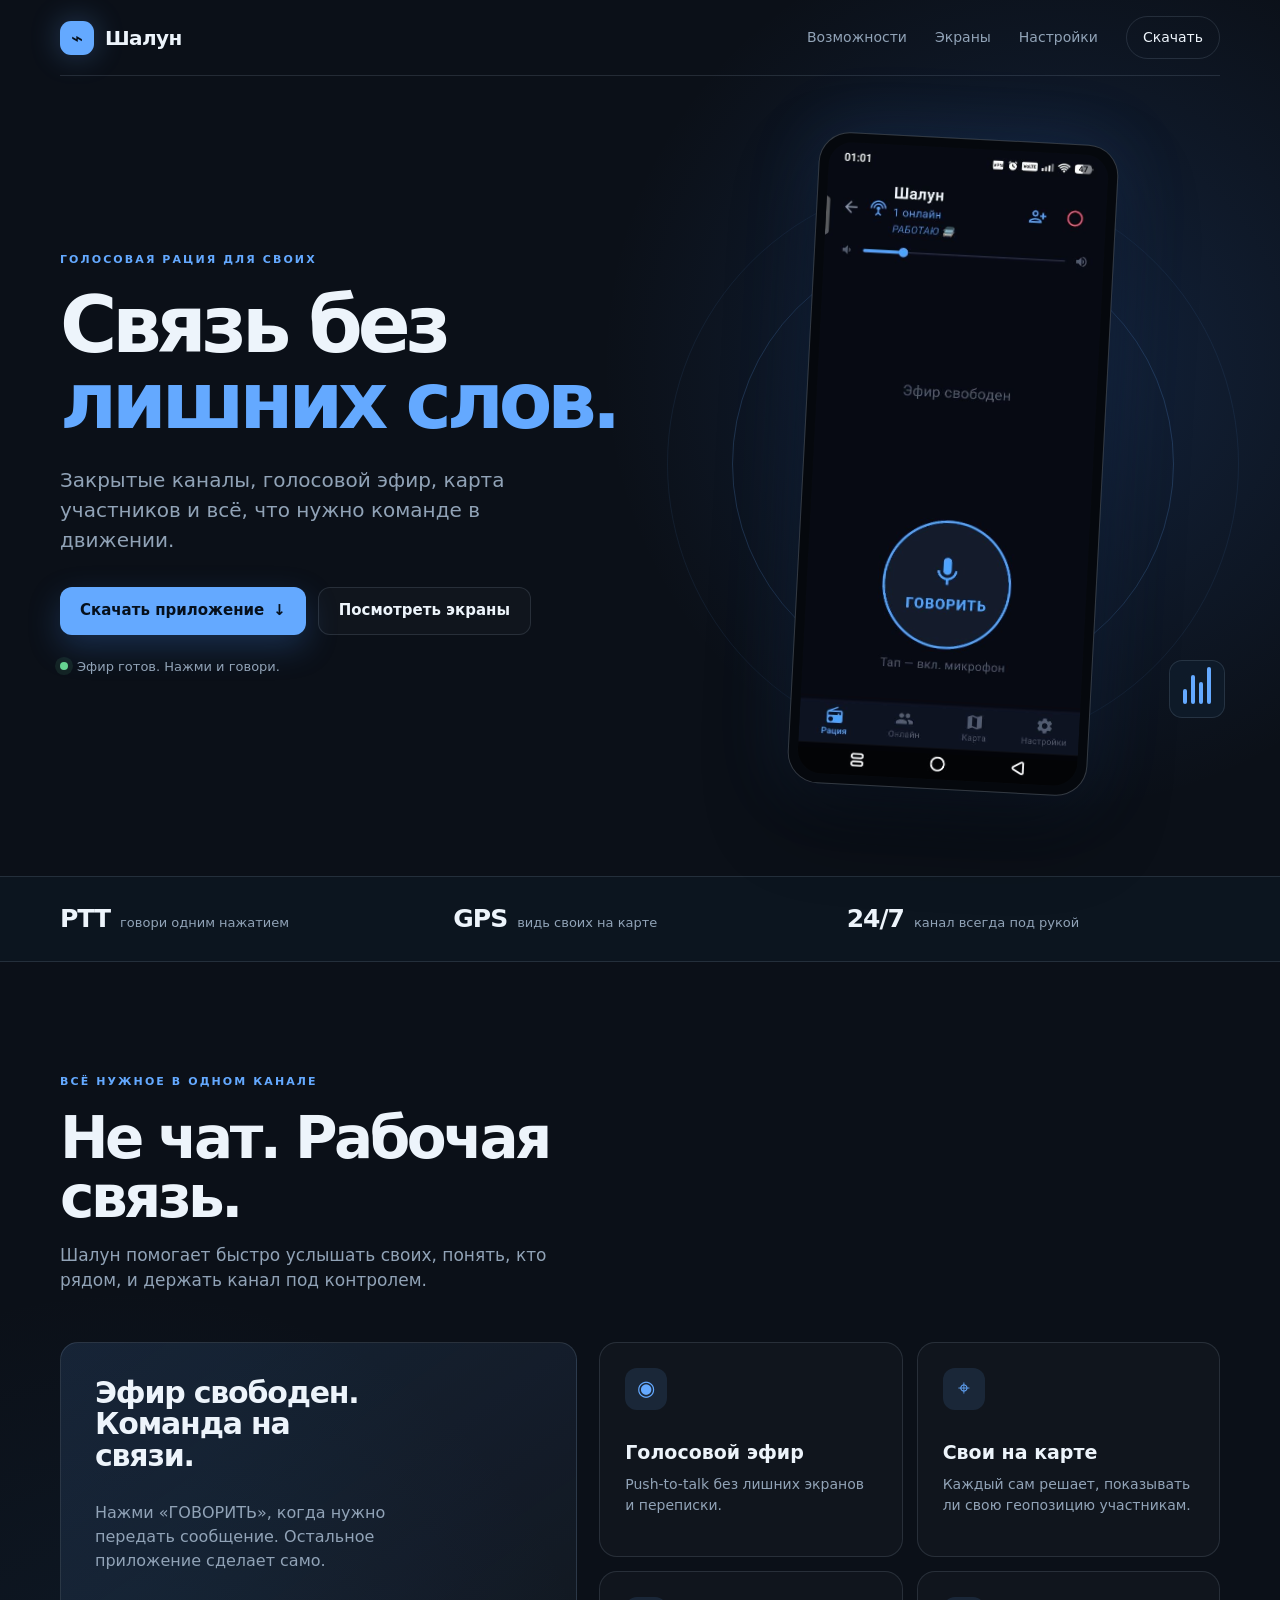
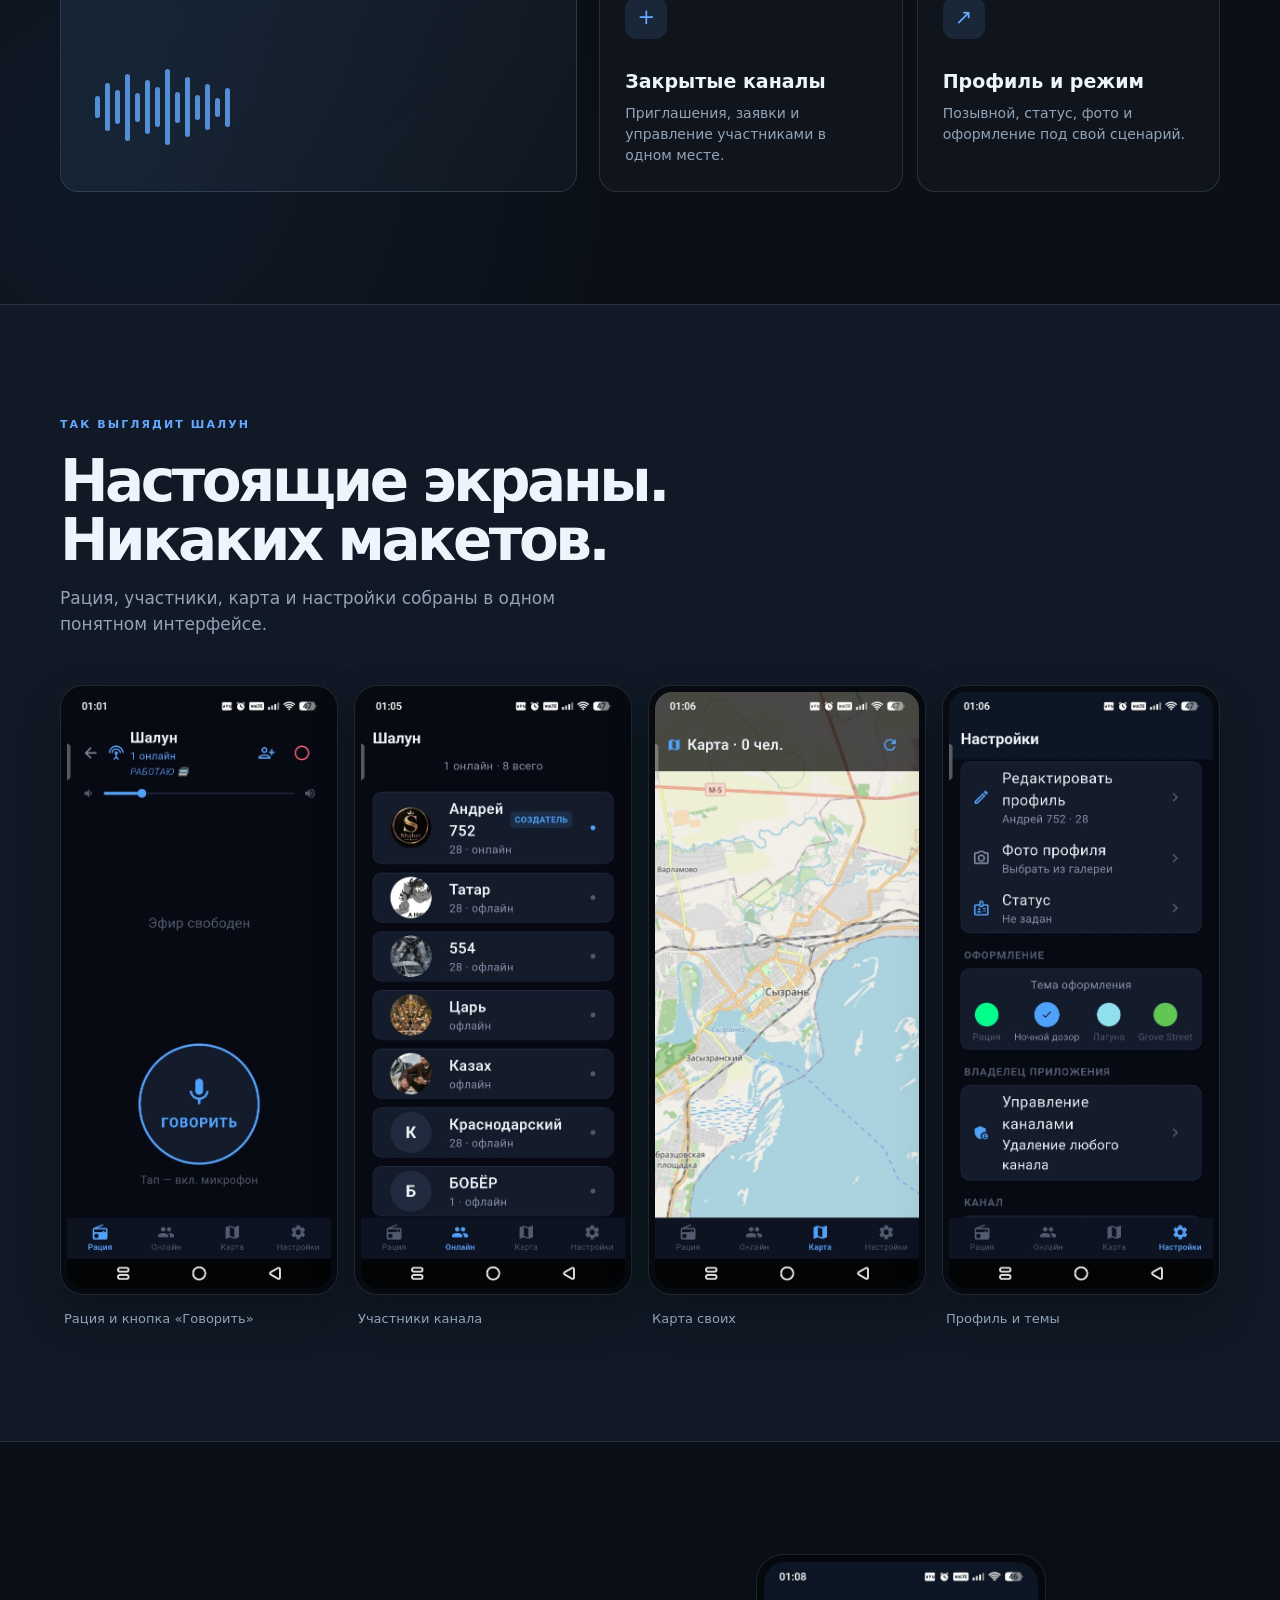
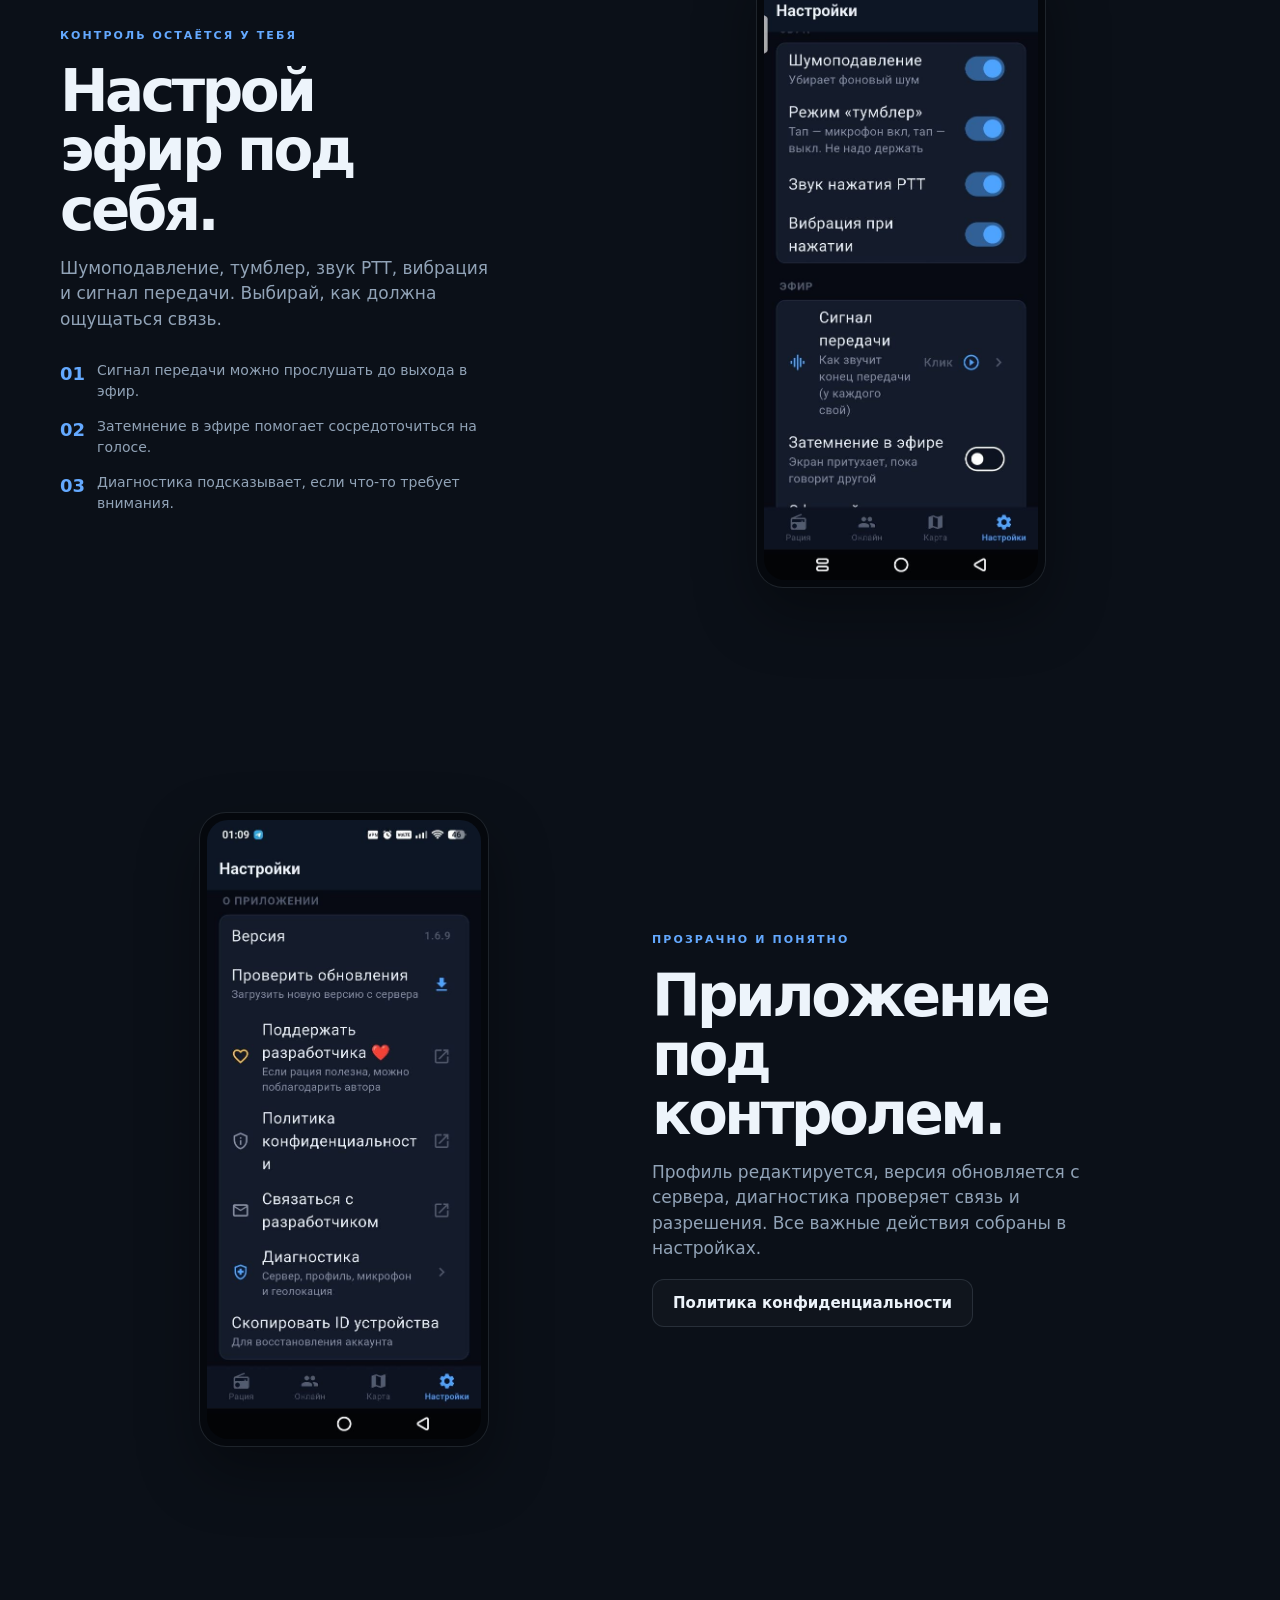
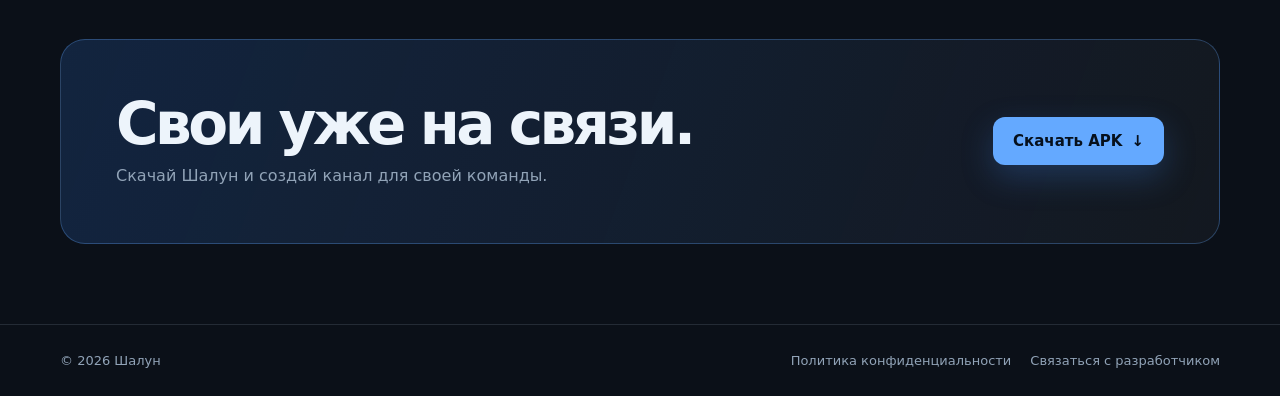
==== index.html @ 8366419a "Fix HTTPS APK download with current 1.8.9 release" ====
<!doctype html>
<html lang="ru">
<head>
  <meta charset="utf-8">
  <meta name="viewport" content="width=device-width, initial-scale=1">
  <meta name="theme-color" content="#0b1018">
  <meta name="description" content="Шалун - голосовая рация для закрытых каналов, команды и своих людей.">
  <title>Шалун | Связь без лишних слов</title>
  <style>
    :root { --bg:#0b1018; --bg-2:#101925; --panel:#131e2c; --text:#edf4fb; --muted:#91a3b7; --line:rgba(200,223,244,.13); --blue:#64a9ff; --green:#65d391; --radius:18px; }
    *{box-sizing:border-box} html{scroll-behavior:smooth} body{margin:0;color:var(--text);background:radial-gradient(circle at 82% 7%,rgba(57,122,224,.18),transparent 28rem),radial-gradient(circle at 10% 34%,rgba(43,101,156,.11),transparent 30rem),var(--bg);font-family:Inter,ui-sans-serif,system-ui,-apple-system,"Segoe UI",sans-serif;line-height:1.5;overflow-x:hidden} a{color:inherit;text-decoration:none}.wrap{width:min(1160px,calc(100% - 40px));margin:0 auto}
    .nav{height:76px;display:flex;align-items:center;justify-content:space-between;border-bottom:1px solid var(--line);position:relative;z-index:2}.brand{display:inline-flex;align-items:center;gap:11px;font-weight:800;letter-spacing:-.03em;font-size:20px}.brand-mark{width:34px;height:34px;border-radius:11px;display:grid;place-items:center;color:#06101c;background:var(--blue);box-shadow:0 0 30px rgba(100,169,255,.3)}.nav-links{display:flex;align-items:center;gap:28px;color:var(--muted);font-size:14px}.nav-links a:hover{color:var(--text)}.nav-download{color:var(--text);border:1px solid var(--line);border-radius:999px;padding:10px 16px}
    .hero{min-height:700px;display:grid;grid-template-columns:1.03fr .97fr;align-items:center;gap:60px;padding:62px 0 86px;position:relative}.hero-copy{position:relative;z-index:1}.eyebrow{color:var(--blue);text-transform:uppercase;letter-spacing:.19em;font-size:11px;font-weight:700;margin-bottom:18px}h1,h2,h3,p{margin-top:0}h1{font-size:clamp(46px,6.1vw,82px);line-height:.98;letter-spacing:-.065em;max-width:650px;margin-bottom:25px}h1 span{color:var(--blue)}.lead{color:var(--muted);font-size:clamp(17px,2vw,20px);max-width:510px;margin-bottom:32px}.actions{display:flex;flex-wrap:wrap;gap:12px}.btn{display:inline-flex;justify-content:center;align-items:center;gap:9px;min-height:48px;padding:0 20px;border-radius:12px;font-size:15px;font-weight:750;transition:transform .25s ease,background .25s ease,border-color .25s ease}.btn:hover{transform:translateY(-2px)}.btn-primary{color:#06101c;background:var(--blue);box-shadow:0 12px 32px rgba(64,137,236,.25)}.btn-primary:hover{background:#87bdff}.btn-ghost{border:1px solid var(--line);color:var(--text);background:rgba(255,255,255,.025)}.btn-ghost:hover{border-color:rgba(100,169,255,.55);background:rgba(100,169,255,.08)}.hero-note{display:flex;align-items:center;gap:9px;color:var(--muted);font-size:13px;margin-top:22px}.live-dot{width:8px;height:8px;border-radius:50%;background:var(--green);box-shadow:0 0 0 5px rgba(101,211,145,.1);animation:beat 2.2s ease-in-out infinite}@keyframes beat{50%{transform:scale(1.35);opacity:.7}}
    .device-stage{min-height:570px;display:grid;place-items:center;position:relative}.device-stage:before,.device-stage:after{content:"";position:absolute;border:1px solid rgba(100,169,255,.2);border-radius:50%;width:440px;height:440px;animation:ring 7s ease-in-out infinite}.device-stage:after{width:570px;height:570px;opacity:.42;animation-delay:-2s}@keyframes ring{50%{transform:scale(1.06);opacity:.7}}.phone{width:min(300px,72vw);padding:9px;background:#05080d;border:1px solid rgba(219,238,255,.22);border-radius:31px;box-shadow:0 35px 80px rgba(0,0,0,.48),0 0 70px rgba(59,126,226,.2);transform:rotate(3deg);position:relative;z-index:1}.phone img{display:block;width:100%;border-radius:24px}.signal{position:absolute;right:-5px;bottom:72px;display:flex;gap:4px;align-items:end;height:58px;padding:13px;border:1px solid var(--line);border-radius:13px;background:rgba(15,28,43,.88);backdrop-filter:blur(16px);z-index:2}.signal i{width:4px;border-radius:4px;background:var(--blue);animation:bars 1.2s ease-in-out infinite alternate}.signal i:nth-child(1){height:15px;animation-delay:-.4s}.signal i:nth-child(2){height:29px;animation-delay:-.1s}.signal i:nth-child(3){height:22px;animation-delay:-.7s}.signal i:nth-child(4){height:37px;animation-delay:-.25s}@keyframes bars{to{transform:scaleY(.35);opacity:.5}}
    .band{border-top:1px solid var(--line);border-bottom:1px solid var(--line);background:rgba(13,23,35,.7)}.band-inner{min-height:84px;display:grid;grid-template-columns:repeat(3,1fr);align-items:center;gap:20px}.stat{display:flex;align-items:baseline;gap:10px}.stat strong{font-size:25px;letter-spacing:-.04em}.stat span{color:var(--muted);font-size:13px}section{padding:112px 0}.section-head{max-width:620px;margin-bottom:48px}h2{font-size:clamp(35px,5vw,58px);line-height:1.02;letter-spacing:-.06em;margin-bottom:16px}.section-head p{color:var(--muted);font-size:17px;max-width:520px}
    .feature-layout{display:grid;grid-template-columns:1fr 1.2fr;gap:22px;align-items:stretch}.feature-intro{min-height:450px;border:1px solid var(--line);border-radius:var(--radius);padding:34px;background:linear-gradient(145deg,rgba(100,169,255,.13),rgba(255,255,255,.025));display:flex;flex-direction:column;justify-content:space-between}.feature-intro h3{font-size:30px;line-height:1.05;letter-spacing:-.04em;max-width:300px}.feature-intro p{color:var(--muted);max-width:300px}.wave{height:100px;display:flex;align-items:center;gap:5px}.wave i{width:5px;border-radius:5px;background:var(--blue);height:var(--h);opacity:.8}.feature-grid{display:grid;grid-template-columns:repeat(2,1fr);gap:14px}.feature{border:1px solid var(--line);border-radius:var(--radius);padding:25px;background:rgba(255,255,255,.025);min-height:215px;transition:transform .25s ease,border-color .25s ease}.feature:hover{transform:translateY(-5px);border-color:rgba(100,169,255,.55)}.feature-icon{width:42px;height:42px;border-radius:12px;display:grid;place-items:center;color:var(--blue);background:rgba(100,169,255,.12);font-size:21px;margin-bottom:28px}.feature h3{font-size:19px;margin-bottom:8px}.feature p{color:var(--muted);font-size:14px;margin:0}
    .screens-section{background:var(--bg-2);border-top:1px solid var(--line);border-bottom:1px solid var(--line)}.screens{display:grid;grid-template-columns:repeat(4,1fr);gap:16px;align-items:end}.screen-card{margin:0}.screen-card:nth-child(2){transform:translateY(-36px)}.screen-frame{padding:6px;border:1px solid var(--line);border-radius:23px;background:#070b11;box-shadow:0 20px 45px rgba(0,0,0,.25)}.screen-frame img{width:100%;display:block;border-radius:17px}.screen-card figcaption{color:var(--muted);font-size:13px;margin-top:14px;padding-left:4px}.story{display:grid;grid-template-columns:.82fr 1.18fr;gap:80px;align-items:center}.story-copy h2{max-width:430px}.story-copy p{color:var(--muted);max-width:450px;font-size:17px}.story-list{list-style:none;margin:28px 0 0;padding:0;display:grid;gap:14px}.story-list li{display:flex;gap:12px;align-items:flex-start}.story-list b{color:var(--blue);font-size:18px}.story-list span{color:var(--muted);font-size:14px}.settings-showcase{display:grid;grid-template-columns:1fr 1fr;gap:24px;align-items:center}.settings-image{width:min(290px,80%);justify-self:center;padding:7px;background:#05080d;border:1px solid var(--line);border-radius:27px;transform:rotate(-3deg);box-shadow:0 25px 60px rgba(0,0,0,.35)}.settings-image img{display:block;width:100%;border-radius:21px}.download{padding:80px 0}.download-box{border:1px solid rgba(100,169,255,.3);border-radius:25px;padding:55px;display:flex;align-items:center;justify-content:space-between;gap:30px;background:linear-gradient(110deg,rgba(47,111,204,.22),rgba(255,255,255,.035))}.download-box h2{margin-bottom:10px}.download-box p{color:var(--muted);margin:0}footer{border-top:1px solid var(--line);padding:26px 0;color:var(--muted);font-size:13px}.footer-inner{display:flex;align-items:center;justify-content:space-between;gap:20px}.footer-links{display:flex;gap:19px}.footer-links a:hover{color:var(--text)}.reveal{opacity:0;transform:translateY(22px);transition:opacity .7s ease,transform .7s ease}.reveal.visible{opacity:1;transform:none}
    @media (prefers-reduced-motion:reduce){*,*::before,*::after{animation-duration:.01ms!important;animation-iteration-count:1!important;scroll-behavior:auto!important;transition-duration:.01ms!important}.reveal{opacity:1;transform:none}}
    @media (max-width:800px){.wrap{width:min(100% - 28px,560px)}.nav{height:68px}.nav-links a:not(.nav-download){display:none}.hero{min-height:auto;grid-template-columns:1fr;gap:30px;padding:65px 0 70px}h1{font-size:clamp(47px,14vw,70px)}.device-stage{min-height:420px}.device-stage:before{width:300px;height:300px}.device-stage:after{width:390px;height:390px}.phone{width:246px}.signal{right:3%;bottom:40px}.band-inner{grid-template-columns:1fr 1fr;padding:20px 0}.band-inner .stat:last-child{grid-column:1/-1}section{padding:78px 0}.feature-layout,.story,.settings-showcase{grid-template-columns:1fr;gap:20px}.feature-intro{min-height:330px}.screens{grid-template-columns:repeat(2,1fr);gap:12px}.screen-card:nth-child(2){transform:none}.screen-card figcaption{font-size:12px}.download-box{flex-direction:column;align-items:flex-start;padding:32px 24px}.footer-inner{align-items:flex-start;flex-direction:column}}@media (max-width:430px){.actions{flex-direction:column;align-items:stretch}.btn{width:100%}.feature-grid{grid-template-columns:1fr}.screens{gap:9px}}
  </style>
</head>
<body>
  <header class="wrap nav"><a class="brand" href="#top"><span class="brand-mark">⌁</span><span>Шалун</span></a><nav class="nav-links" aria-label="Основная навигация"><a href="#about">Возможности</a><a href="#screens">Экраны</a><a href="#settings">Настройки</a><a class="nav-download" href="app-release.apk">Скачать</a></nav></header>
  <main id="top">
    <section class="wrap hero"><div class="hero-copy"><div class="eyebrow">Голосовая рация для своих</div><h1>Связь без<br><span>лишних слов.</span></h1><p class="lead">Закрытые каналы, голосовой эфир, карта участников и всё, что нужно команде в движении.</p><div class="actions"><a class="btn btn-primary" href="app-release.apk">Скачать приложение <span>↓</span></a><a class="btn btn-ghost" href="#screens">Посмотреть экраны</a></div><div class="hero-note"><i class="live-dot"></i> Эфир готов. Нажми и говори.</div></div><div class="device-stage" aria-label="Экран рации Шалун"><div class="phone"><img src="assets/radio.jpg" alt="Экран рации Шалун с кнопкой Говорить"></div><div class="signal" aria-hidden="true"><i></i><i></i><i></i><i></i></div></div></section>
    <div class="band"><div class="wrap band-inner"><div class="stat"><strong>PTT</strong><span>говори одним нажатием</span></div><div class="stat"><strong>GPS</strong><span>видь своих на карте</span></div><div class="stat"><strong>24/7</strong><span>канал всегда под рукой</span></div></div></div>
    <section id="about" class="wrap"><div class="section-head reveal"><div class="eyebrow">Всё нужное в одном канале</div><h2>Не чат. Рабочая связь.</h2><p>Шалун помогает быстро услышать своих, понять, кто рядом, и держать канал под контролем.</p></div><div class="feature-layout"><article class="feature-intro reveal"><div><h3>Эфир свободен. Команда на связи.</h3><p>Нажми «ГОВОРИТЬ», когда нужно передать сообщение. Остальное приложение сделает само.</p></div><div class="wave" aria-hidden="true"><i style="--h:22px"></i><i style="--h:48px"></i><i style="--h:34px"></i><i style="--h:67px"></i><i style="--h:29px"></i><i style="--h:54px"></i><i style="--h:40px"></i><i style="--h:76px"></i><i style="--h:31px"></i><i style="--h:60px"></i><i style="--h:25px"></i><i style="--h:46px"></i><i style="--h:19px"></i><i style="--h:39px"></i></div></article><div class="feature-grid"><article class="feature reveal"><div class="feature-icon">◉</div><h3>Голосовой эфир</h3><p>Push-to-talk без лишних экранов и переписки.</p></article><article class="feature reveal"><div class="feature-icon">⌖</div><h3>Свои на карте</h3><p>Каждый сам решает, показывать ли свою геопозицию участникам.</p></article><article class="feature reveal"><div class="feature-icon">+</div><h3>Закрытые каналы</h3><p>Приглашения, заявки и управление участниками в одном месте.</p></article><article class="feature reveal"><div class="feature-icon">↗</div><h3>Профиль и режим</h3><p>Позывной, статус, фото и оформление под свой сценарий.</p></article></div></div></section>
    <section id="screens" class="screens-section"><div class="wrap"><div class="section-head reveal"><div class="eyebrow">Так выглядит Шалун</div><h2>Настоящие экраны.<br>Никаких макетов.</h2><p>Рация, участники, карта и настройки собраны в одном понятном интерфейсе.</p></div><div class="screens"><figure class="screen-card reveal"><div class="screen-frame"><img src="assets/radio.jpg" alt="Экран рации Шалун"></div><figcaption>Рация и кнопка «Говорить»</figcaption></figure><figure class="screen-card reveal"><div class="screen-frame"><img src="assets/online.jpg" alt="Список участников канала"></div><figcaption>Участники канала</figcaption></figure><figure class="screen-card reveal"><div class="screen-frame"><img src="assets/map.jpg" alt="Карта участников"></div><figcaption>Карта своих</figcaption></figure><figure class="screen-card reveal"><div class="screen-frame"><img src="assets/settings.jpg" alt="Настройки профиля и канала"></div><figcaption>Профиль и темы</figcaption></figure></div></div></section>
    <section class="wrap story"><div class="story-copy reveal"><div class="eyebrow">Контроль остаётся у тебя</div><h2>Настрой эфир под себя.</h2><p>Шумоподавление, тумблер, звук PTT, вибрация и сигнал передачи. Выбирай, как должна ощущаться связь.</p><ul class="story-list"><li><b>01</b><span>Сигнал передачи можно прослушать до выхода в эфир.</span></li><li><b>02</b><span>Затемнение в эфире помогает сосредоточиться на голосе.</span></li><li><b>03</b><span>Диагностика подсказывает, если что-то требует внимания.</span></li></ul></div><div class="settings-image reveal"><img src="assets/audio-settings.jpg" alt="Настройки звука и эфира в приложении Шалун"></div></section>
    <section id="settings" class="wrap settings-showcase"><div class="settings-image reveal"><img src="assets/about-settings.jpg" alt="Раздел настроек приложения Шалун с версией и диагностикой"></div><div class="story-copy reveal"><div class="eyebrow">Прозрачно и понятно</div><h2>Приложение под контролем.</h2><p>Профиль редактируется, версия обновляется с сервера, диагностика проверяет связь и разрешения. Все важные действия собраны в настройках.</p><a class="btn btn-ghost" href="http://45.147.31.67:8000/privacy">Политика конфиденциальности</a></div></section>
    <section id="download" class="download"><div class="wrap download-box reveal"><div><h2>Свои уже на связи.</h2><p>Скачай Шалун и создай канал для своей команды.</p></div><a class="btn btn-primary" href="app-release.apk">Скачать APK <span>↓</span></a></div></section>
  </main>
  <footer><div class="wrap footer-inner"><span>© 2026 Шалун</span><div class="footer-links"><a href="http://45.147.31.67:8000/privacy">Политика конфиденциальности</a><a href="https://t.me/Vandrey63">Связаться с разработчиком</a></div></div></footer>
  <script>const observer=new IntersectionObserver((entries)=>entries.forEach((entry)=>{if(entry.isIntersecting)entry.target.classList.add('visible')}),{threshold:.12});document.querySelectorAll('.reveal').forEach((element)=>observer.observe(element));</script>
</body>
</html>
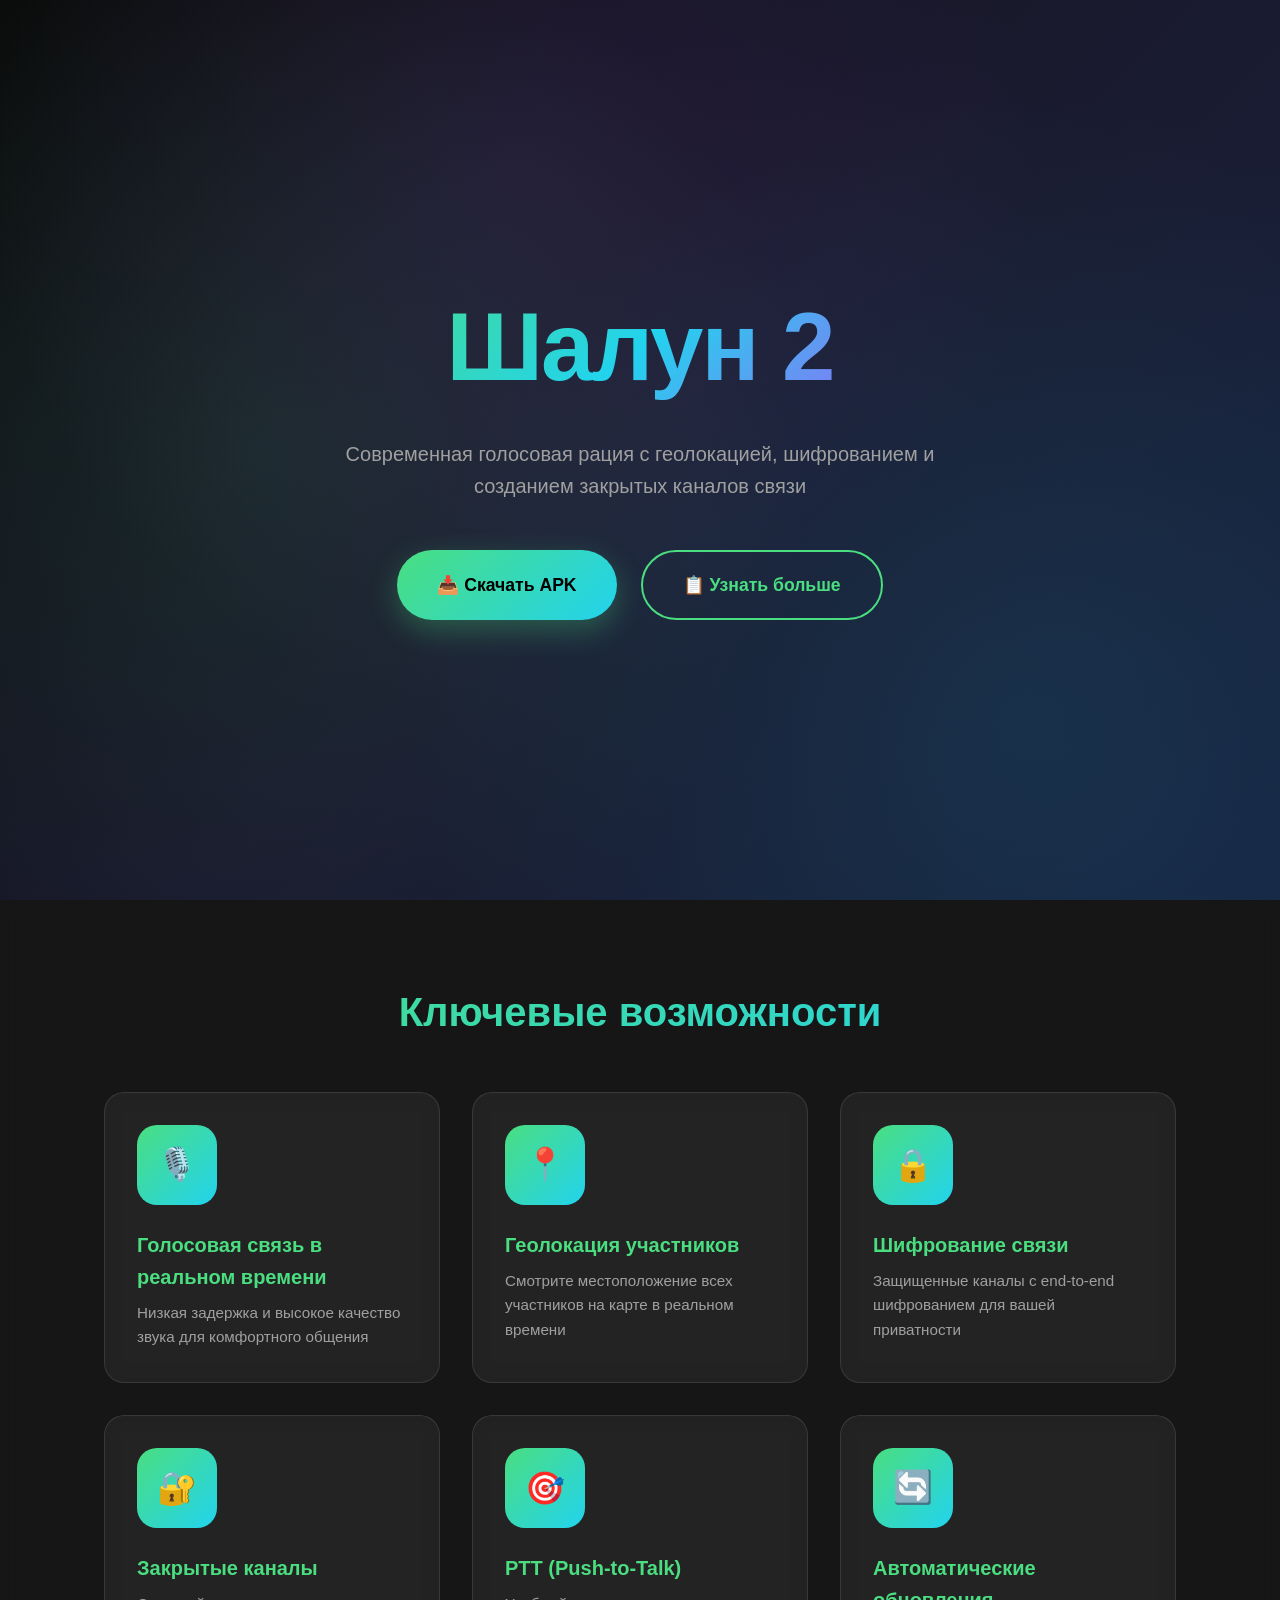
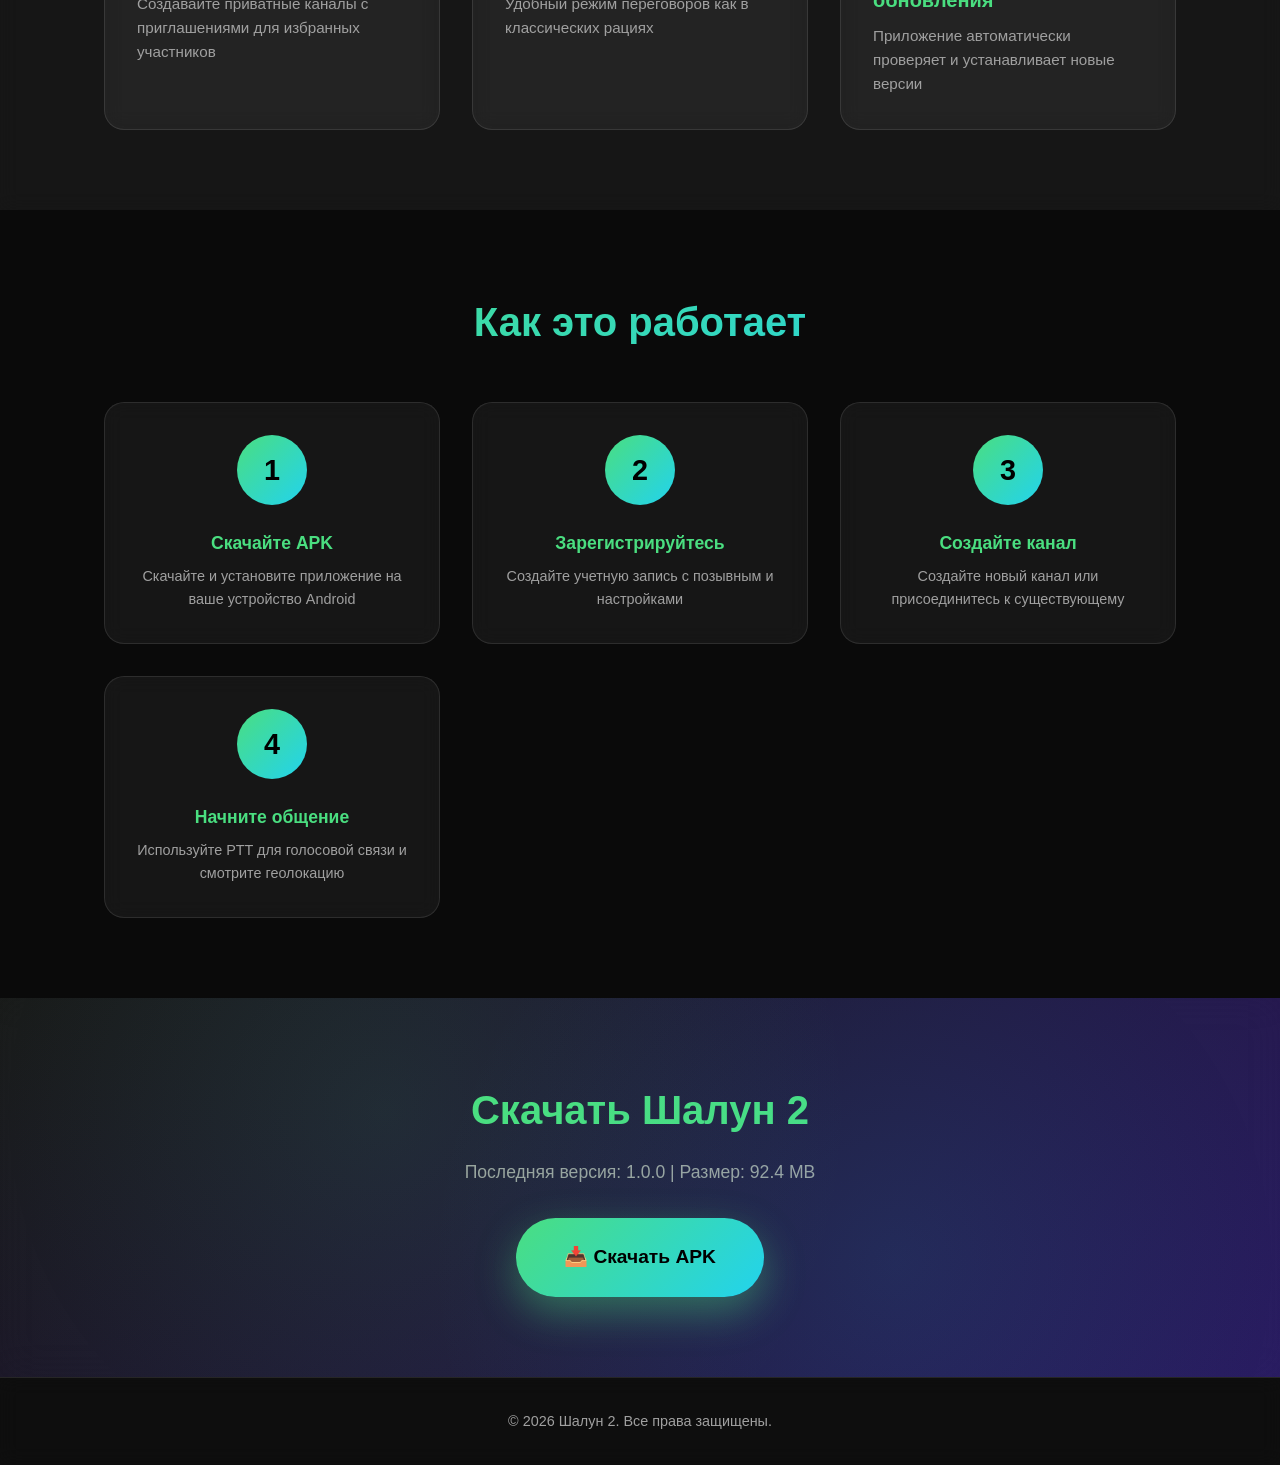
==== commit 6ee4ea4a: "update: APK download URL to 83.141.95.161, version 1.0.0" ====
--- a/index.html
+++ b/index.html
@@ -1,36 +1,752 @@
-<!doctype html>
+<!DOCTYPE html>
 <html lang="ru">
 <head>
-  <meta charset="utf-8">
-  <meta name="viewport" content="width=device-width, initial-scale=1">
-  <meta name="theme-color" content="#0b1018">
-  <meta name="description" content="Шалун - голосовая рация для закрытых каналов, команды и своих людей.">
-  <title>Шалун | Связь без лишних слов</title>
-  <style>
-    :root { --bg:#0b1018; --bg-2:#101925; --panel:#131e2c; --text:#edf4fb; --muted:#91a3b7; --line:rgba(200,223,244,.13); --blue:#64a9ff; --green:#65d391; --radius:18px; }
-    *{box-sizing:border-box} html{scroll-behavior:smooth} body{margin:0;color:var(--text);background:radial-gradient(circle at 82% 7%,rgba(57,122,224,.18),transparent 28rem),radial-gradient(circle at 10% 34%,rgba(43,101,156,.11),transparent 30rem),var(--bg);font-family:Inter,ui-sans-serif,system-ui,-apple-system,"Segoe UI",sans-serif;line-height:1.5;overflow-x:hidden} a{color:inherit;text-decoration:none}.wrap{width:min(1160px,calc(100% - 40px));margin:0 auto}
-    .nav{height:76px;display:flex;align-items:center;justify-content:space-between;border-bottom:1px solid var(--line);position:relative;z-index:2}.brand{display:inline-flex;align-items:center;gap:11px;font-weight:800;letter-spacing:-.03em;font-size:20px}.brand-mark{width:34px;height:34px;border-radius:11px;display:grid;place-items:center;color:#06101c;background:var(--blue);box-shadow:0 0 30px rgba(100,169,255,.3)}.nav-links{display:flex;align-items:center;gap:28px;color:var(--muted);font-size:14px}.nav-links a:hover{color:var(--text)}.nav-download{color:var(--text);border:1px solid var(--line);border-radius:999px;padding:10px 16px}
-    .hero{min-height:700px;display:grid;grid-template-columns:1.03fr .97fr;align-items:center;gap:60px;padding:62px 0 86px;position:relative}.hero-copy{position:relative;z-index:1}.eyebrow{color:var(--blue);text-transform:uppercase;letter-spacing:.19em;font-size:11px;font-weight:700;margin-bottom:18px}h1,h2,h3,p{margin-top:0}h1{font-size:clamp(46px,6.1vw,82px);line-height:.98;letter-spacing:-.065em;max-width:650px;margin-bottom:25px}h1 span{color:var(--blue)}.lead{color:var(--muted);font-size:clamp(17px,2vw,20px);max-width:510px;margin-bottom:32px}.actions{display:flex;flex-wrap:wrap;gap:12px}.btn{display:inline-flex;justify-content:center;align-items:center;gap:9px;min-height:48px;padding:0 20px;border-radius:12px;font-size:15px;font-weight:750;transition:transform .25s ease,background .25s ease,border-color .25s ease}.btn:hover{transform:translateY(-2px)}.btn-primary{color:#06101c;background:var(--blue);box-shadow:0 12px 32px rgba(64,137,236,.25)}.btn-primary:hover{background:#87bdff}.btn-ghost{border:1px solid var(--line);color:var(--text);background:rgba(255,255,255,.025)}.btn-ghost:hover{border-color:rgba(100,169,255,.55);background:rgba(100,169,255,.08)}.hero-note{display:flex;align-items:center;gap:9px;color:var(--muted);font-size:13px;margin-top:22px}.live-dot{width:8px;height:8px;border-radius:50%;background:var(--green);box-shadow:0 0 0 5px rgba(101,211,145,.1);animation:beat 2.2s ease-in-out infinite}@keyframes beat{50%{transform:scale(1.35);opacity:.7}}
-    .device-stage{min-height:570px;display:grid;place-items:center;position:relative}.device-stage:before,.device-stage:after{content:"";position:absolute;border:1px solid rgba(100,169,255,.2);border-radius:50%;width:440px;height:440px;animation:ring 7s ease-in-out infinite}.device-stage:after{width:570px;height:570px;opacity:.42;animation-delay:-2s}@keyframes ring{50%{transform:scale(1.06);opacity:.7}}.phone{width:min(300px,72vw);padding:9px;background:#05080d;border:1px solid rgba(219,238,255,.22);border-radius:31px;box-shadow:0 35px 80px rgba(0,0,0,.48),0 0 70px rgba(59,126,226,.2);transform:rotate(3deg);position:relative;z-index:1}.phone img{display:block;width:100%;border-radius:24px}.signal{position:absolute;right:-5px;bottom:72px;display:flex;gap:4px;align-items:end;height:58px;padding:13px;border:1px solid var(--line);border-radius:13px;background:rgba(15,28,43,.88);backdrop-filter:blur(16px);z-index:2}.signal i{width:4px;border-radius:4px;background:var(--blue);animation:bars 1.2s ease-in-out infinite alternate}.signal i:nth-child(1){height:15px;animation-delay:-.4s}.signal i:nth-child(2){height:29px;animation-delay:-.1s}.signal i:nth-child(3){height:22px;animation-delay:-.7s}.signal i:nth-child(4){height:37px;animation-delay:-.25s}@keyframes bars{to{transform:scaleY(.35);opacity:.5}}
-    .band{border-top:1px solid var(--line);border-bottom:1px solid var(--line);background:rgba(13,23,35,.7)}.band-inner{min-height:84px;display:grid;grid-template-columns:repeat(3,1fr);align-items:center;gap:20px}.stat{display:flex;align-items:baseline;gap:10px}.stat strong{font-size:25px;letter-spacing:-.04em}.stat span{color:var(--muted);font-size:13px}section{padding:112px 0}.section-head{max-width:620px;margin-bottom:48px}h2{font-size:clamp(35px,5vw,58px);line-height:1.02;letter-spacing:-.06em;margin-bottom:16px}.section-head p{color:var(--muted);font-size:17px;max-width:520px}
-    .feature-layout{display:grid;grid-template-columns:1fr 1.2fr;gap:22px;align-items:stretch}.feature-intro{min-height:450px;border:1px solid var(--line);border-radius:var(--radius);padding:34px;background:linear-gradient(145deg,rgba(100,169,255,.13),rgba(255,255,255,.025));display:flex;flex-direction:column;justify-content:space-between}.feature-intro h3{font-size:30px;line-height:1.05;letter-spacing:-.04em;max-width:300px}.feature-intro p{color:var(--muted);max-width:300px}.wave{height:100px;display:flex;align-items:center;gap:5px}.wave i{width:5px;border-radius:5px;background:var(--blue);height:var(--h);opacity:.8}.feature-grid{display:grid;grid-template-columns:repeat(2,1fr);gap:14px}.feature{border:1px solid var(--line);border-radius:var(--radius);padding:25px;background:rgba(255,255,255,.025);min-height:215px;transition:transform .25s ease,border-color .25s ease}.feature:hover{transform:translateY(-5px);border-color:rgba(100,169,255,.55)}.feature-icon{width:42px;height:42px;border-radius:12px;display:grid;place-items:center;color:var(--blue);background:rgba(100,169,255,.12);font-size:21px;margin-bottom:28px}.feature h3{font-size:19px;margin-bottom:8px}.feature p{color:var(--muted);font-size:14px;margin:0}
-    .screens-section{background:var(--bg-2);border-top:1px solid var(--line);border-bottom:1px solid var(--line)}.screens{display:grid;grid-template-columns:repeat(4,1fr);gap:16px;align-items:end}.screen-card{margin:0}.screen-card:nth-child(2){transform:translateY(-36px)}.screen-frame{padding:6px;border:1px solid var(--line);border-radius:23px;background:#070b11;box-shadow:0 20px 45px rgba(0,0,0,.25)}.screen-frame img{width:100%;display:block;border-radius:17px}.screen-card figcaption{color:var(--muted);font-size:13px;margin-top:14px;padding-left:4px}.story{display:grid;grid-template-columns:.82fr 1.18fr;gap:80px;align-items:center}.story-copy h2{max-width:430px}.story-copy p{color:var(--muted);max-width:450px;font-size:17px}.story-list{list-style:none;margin:28px 0 0;padding:0;display:grid;gap:14px}.story-list li{display:flex;gap:12px;align-items:flex-start}.story-list b{color:var(--blue);font-size:18px}.story-list span{color:var(--muted);font-size:14px}.settings-showcase{display:grid;grid-template-columns:1fr 1fr;gap:24px;align-items:center}.settings-image{width:min(290px,80%);justify-self:center;padding:7px;background:#05080d;border:1px solid var(--line);border-radius:27px;transform:rotate(-3deg);box-shadow:0 25px 60px rgba(0,0,0,.35)}.settings-image img{display:block;width:100%;border-radius:21px}.download{padding:80px 0}.download-box{border:1px solid rgba(100,169,255,.3);border-radius:25px;padding:55px;display:flex;align-items:center;justify-content:space-between;gap:30px;background:linear-gradient(110deg,rgba(47,111,204,.22),rgba(255,255,255,.035))}.download-box h2{margin-bottom:10px}.download-box p{color:var(--muted);margin:0}footer{border-top:1px solid var(--line);padding:26px 0;color:var(--muted);font-size:13px}.footer-inner{display:flex;align-items:center;justify-content:space-between;gap:20px}.footer-links{display:flex;gap:19px}.footer-links a:hover{color:var(--text)}.reveal{opacity:0;transform:translateY(22px);transition:opacity .7s ease,transform .7s ease}.reveal.visible{opacity:1;transform:none}
-    @media (prefers-reduced-motion:reduce){*,*::before,*::after{animation-duration:.01ms!important;animation-iteration-count:1!important;scroll-behavior:auto!important;transition-duration:.01ms!important}.reveal{opacity:1;transform:none}}
-    @media (max-width:800px){.wrap{width:min(100% - 28px,560px)}.nav{height:68px}.nav-links a:not(.nav-download){display:none}.hero{min-height:auto;grid-template-columns:1fr;gap:30px;padding:65px 0 70px}h1{font-size:clamp(47px,14vw,70px)}.device-stage{min-height:420px}.device-stage:before{width:300px;height:300px}.device-stage:after{width:390px;height:390px}.phone{width:246px}.signal{right:3%;bottom:40px}.band-inner{grid-template-columns:1fr 1fr;padding:20px 0}.band-inner .stat:last-child{grid-column:1/-1}section{padding:78px 0}.feature-layout,.story,.settings-showcase{grid-template-columns:1fr;gap:20px}.feature-intro{min-height:330px}.screens{grid-template-columns:repeat(2,1fr);gap:12px}.screen-card:nth-child(2){transform:none}.screen-card figcaption{font-size:12px}.download-box{flex-direction:column;align-items:flex-start;padding:32px 24px}.footer-inner{align-items:flex-start;flex-direction:column}}@media (max-width:430px){.actions{flex-direction:column;align-items:stretch}.btn{width:100%}.feature-grid{grid-template-columns:1fr}.screens{gap:9px}}
-  </style>
+    <meta charset="UTF-8">
+    <meta name="viewport" content="width=device-width, initial-scale=1.0">
+    <title>Шалун 2 - Голосовая рация нового поколения</title>
+    <meta name="description" content="Современная голосовая рация с геолокацией, шифрованием и созданием закрытых каналов связи">
+    <style>
+        * {
+            margin: 0;
+            padding: 0;
+            box-sizing: border-box;
+        }
+
+        body {
+            font-family: -apple-system, BlinkMacSystemFont, 'Segoe UI', Roboto, Oxygen, Ubuntu, Cantarell, sans-serif;
+            background: #0a0a0a;
+            color: #ffffff;
+            line-height: 1.6;
+            overflow-x: hidden;
+            cursor: none;
+        }
+
+        /* Custom Cursor */
+        .cursor {
+            width: 20px;
+            height: 20px;
+            border: 2px solid #4ade80;
+            border-radius: 50%;
+            position: fixed;
+            pointer-events: none;
+            z-index: 9999;
+            transition: all 0.1s ease;
+            mix-blend-mode: difference;
+        }
+
+        .cursor-follower {
+            width: 40px;
+            height: 40px;
+            background: rgba(74, 222, 128, 0.1);
+            border-radius: 50%;
+            position: fixed;
+            pointer-events: none;
+            z-index: 9998;
+            transition: all 0.3s ease;
+        }
+
+        .cursor.hover {
+            transform: scale(1.5);
+            background: #4ade80;
+        }
+
+        .container {
+            max-width: 1200px;
+            margin: 0 auto;
+            padding: 0 2rem;
+        }
+
+        /* Hero Section */
+        .hero {
+            min-height: 100vh;
+            display: flex;
+            align-items: center;
+            justify-content: center;
+            background: linear-gradient(135deg, #0a0a0a 0%, #1a1a2e 50%, #16213e 100%);
+            position: relative;
+            overflow: hidden;
+        }
+
+        .hero::before {
+            content: '';
+            position: absolute;
+            top: 0;
+            left: 0;
+            width: 100%;
+            height: 100%;
+            background: 
+                radial-gradient(circle at 20% 50%, rgba(74, 222, 128, 0.1) 0%, transparent 50%),
+                radial-gradient(circle at 80% 80%, rgba(34, 211, 238, 0.1) 0%, transparent 50%),
+                radial-gradient(circle at 40% 20%, rgba(168, 85, 247, 0.1) 0%, transparent 50%);
+            animation: bgMove 20s ease-in-out infinite;
+        }
+
+        @keyframes bgMove {
+            0%, 100% { transform: translate(0, 0) scale(1); }
+            33% { transform: translate(-20px, -20px) scale(1.1); }
+            66% { transform: translate(20px, -10px) scale(0.9); }
+        }
+
+        .hero-content {
+            text-align: center;
+            z-index: 2;
+            position: relative;
+            max-width: 1200px;
+            margin: 0 auto;
+            padding: 0 2rem;
+        }
+
+        .hero h1 {
+            font-size: clamp(3rem, 8vw, 6rem);
+            font-weight: 800;
+            margin-bottom: 1.5rem;
+            background: linear-gradient(135deg, #4ade80 0%, #22d3ee 50%, #a855f7 100%);
+            -webkit-background-clip: text;
+            -webkit-text-fill-color: transparent;
+            background-clip: text;
+            animation: textGlow 3s ease-in-out infinite alternate;
+            letter-spacing: -2px;
+        }
+
+        @keyframes textGlow {
+            from { filter: drop-shadow(0 0 30px rgba(74, 222, 128, 0.5)); }
+            to { filter: drop-shadow(0 0 50px rgba(34, 211, 238, 0.8)); }
+        }
+
+        .hero p {
+            font-size: 1.25rem;
+            color: #a0a0a0;
+            margin-bottom: 2rem;
+            max-width: 600px;
+            margin-left: auto;
+            margin-right: auto;
+            opacity: 0;
+            animation: fadeInUp 1s ease-out 0.5s forwards;
+        }
+
+        @keyframes fadeInUp {
+            to {
+                opacity: 1;
+                transform: translateY(-10px);
+            }
+        }
+
+        .cta-buttons {
+            display: flex;
+            gap: 1.5rem;
+            justify-content: center;
+            flex-wrap: wrap;
+            margin-top: 3rem;
+            opacity: 0;
+            animation: fadeInUp 1s ease-out 1s forwards;
+        }
+
+        .btn {
+            padding: 1.2rem 2.5rem;
+            border: none;
+            border-radius: 50px;
+            font-size: 1.1rem;
+            font-weight: 600;
+            text-decoration: none;
+            display: inline-flex;
+            align-items: center;
+            gap: 0.8rem;
+            transition: all 0.3s ease;
+            cursor: pointer;
+            position: relative;
+            overflow: hidden;
+            backdrop-filter: blur(10px);
+            background: rgba(255, 255, 255, 0.1);
+            border: 1px solid rgba(255, 255, 255, 0.2);
+            color: #ffffff;
+        }
+
+        .btn-primary {
+            background: linear-gradient(135deg, #4ade80 0%, #22d3ee 100%);
+            color: #000;
+            border: none;
+            box-shadow: 0 10px 30px rgba(74, 222, 128, 0.3);
+        }
+
+        .btn-primary:hover {
+            transform: translateY(-3px) scale(1.05);
+            box-shadow: 0 15px 40px rgba(74, 222, 128, 0.5);
+        }
+
+        .btn-secondary {
+            background: transparent;
+            color: #4ade80;
+            border: 2px solid #4ade80;
+        }
+
+        .btn-secondary:hover {
+            background: #4ade80;
+            color: #000;
+            transform: translateY(-3px) scale(1.05);
+            box-shadow: 0 15px 40px rgba(74, 222, 128, 0.3);
+        }
+
+        /* Features Section */
+        .features {
+            padding: 5rem 0;
+            background: rgba(26, 26, 26, 0.8);
+            backdrop-filter: blur(10px);
+            position: relative;
+        }
+
+        .section-title {
+            text-align: center;
+            font-size: 2.5rem;
+            margin-bottom: 3rem;
+            background: linear-gradient(135deg, #4ade80 0%, #22d3ee 100%);
+            -webkit-background-clip: text;
+            -webkit-text-fill-color: transparent;
+            background-clip: text;
+        }
+
+        .features-grid {
+            display: grid;
+            grid-template-columns: repeat(auto-fit, minmax(320px, 1fr));
+            gap: 2rem;
+            max-width: 1200px;
+            margin: 0 auto;
+            padding: 0 2rem;
+        }
+
+        .features-grid {
+            display: grid;
+            grid-template-columns: repeat(auto-fit, minmax(320px, 1fr));
+            gap: 2rem;
+            max-width: 1200px;
+            margin: 0 auto;
+            padding: 0 2rem;
+        }
+
+        .feature-card {
+            background: rgba(255, 255, 255, 0.05);
+            padding: 2rem;
+            border-radius: 20px;
+            border: 1px solid rgba(255, 255, 255, 0.1);
+            transition: all 0.3s ease;
+            position: relative;
+            overflow: hidden;
+            backdrop-filter: blur(10px);
+        }
+
+        .feature-card::before {
+            content: '';
+            position: absolute;
+            top: -50%;
+            left: -50%;
+            width: 200%;
+            height: 200%;
+            background: radial-gradient(circle, rgba(74, 222, 128, 0.1) 0%, transparent 70%);
+            opacity: 0;
+            transition: opacity 0.3s ease;
+        }
+
+        .feature-card:hover::before {
+            opacity: 1;
+        }
+
+        .feature-card:hover {
+            transform: translateY(-10px) scale(1.02);
+            border-color: #4ade80;
+            box-shadow: 0 20px 40px rgba(74, 222, 128, 0.2);
+        }
+
+        .feature-icon {
+            width: 80px;
+            height: 80px;
+            background: linear-gradient(135deg, #4ade80 0%, #22d3ee 100%);
+            border-radius: 20px;
+            display: flex;
+            align-items: center;
+            justify-content: center;
+            margin-bottom: 1.5rem;
+            font-size: 2rem;
+            position: relative;
+            overflow: hidden;
+        }
+
+        .feature-icon::after {
+            content: '';
+            position: absolute;
+            top: 0;
+            left: 0;
+            width: 100%;
+            height: 100%;
+            background: linear-gradient(45deg, transparent, rgba(255, 255, 255, 0.3), transparent);
+            transform: translateX(-100%);
+            transition: transform 0.6s ease;
+        }
+
+        .feature-card:hover .feature-icon::after {
+            transform: translateX(100%);
+        }
+
+        .feature h3 {
+            font-size: 1.25rem;
+            margin-bottom: 0.5rem;
+            color: #4ade80;
+        }
+
+        .feature p {
+            color: #a0a0a0;
+            font-size: 0.95rem;
+        }
+
+        /* How it works */
+        .how-it-works {
+            padding: 5rem 0;
+            background: transparent;
+            position: relative;
+        }
+
+        .steps {
+            display: grid;
+            grid-template-columns: repeat(auto-fit, minmax(280px, 1fr));
+            gap: 2rem;
+            max-width: 1200px;
+            margin: 0 auto;
+            padding: 0 2rem;
+            margin-top: 3rem;
+        }
+
+        .steps {
+            display: grid;
+            grid-template-columns: repeat(auto-fit, minmax(280px, 1fr));
+            gap: 2rem;
+            max-width: 1200px;
+            margin: 0 auto;
+            padding: 0 2rem;
+            margin-top: 3rem;
+        }
+
+        .step {
+            text-align: center;
+            position: relative;
+            padding: 2rem;
+            background: rgba(255, 255, 255, 0.05);
+            border-radius: 20px;
+            border: 1px solid rgba(255, 255, 255, 0.1);
+            backdrop-filter: blur(10px);
+            transition: all 0.3s ease;
+        }
+
+        .step:hover {
+            transform: translateY(-5px);
+            border-color: #22d3ee;
+            box-shadow: 0 15px 30px rgba(34, 211, 238, 0.2);
+        }
+
+        .step-number {
+            width: 70px;
+            height: 70px;
+            background: linear-gradient(135deg, #4ade80 0%, #22d3ee 100%);
+            border-radius: 50%;
+            display: flex;
+            align-items: center;
+            justify-content: center;
+            font-size: 1.8rem;
+            font-weight: bold;
+            margin: 0 auto 1.5rem;
+            color: #000;
+            position: relative;
+            overflow: hidden;
+        }
+
+        .step-number::after {
+            content: '';
+            position: absolute;
+            top: 50%;
+            left: 50%;
+            width: 0;
+            height: 0;
+            background: rgba(255, 255, 255, 0.3);
+            border-radius: 50%;
+            transform: translate(-50%, -50%);
+            transition: width 0.6s, height 0.6s;
+        }
+
+        .step:hover .step-number::after {
+            width: 100%;
+            height: 100%;
+        }
+
+        .step h3 {
+            font-size: 1.1rem;
+            margin-bottom: 0.5rem;
+            color: #4ade80;
+        }
+
+        .step p {
+            color: #a0a0a0;
+            font-size: 0.9rem;
+        }
+
+        /* Download Section */
+        .download {
+            padding: 5rem 0;
+            background: linear-gradient(135deg, rgba(26, 26, 26, 0.9) 0%, rgba(45, 27, 105, 0.9) 100%);
+            backdrop-filter: blur(20px);
+            text-align: center;
+            position: relative;
+            overflow: hidden;
+        }
+
+        .download::before {
+            content: '';
+            position: absolute;
+            top: 0;
+            left: 0;
+            width: 100%;
+            height: 100%;
+            background: 
+                radial-gradient(circle at 30% 30%, rgba(74, 222, 128, 0.1) 0%, transparent 50%),
+                radial-gradient(circle at 70% 70%, rgba(34, 211, 238, 0.1) 0%, transparent 50%);
+            animation: bgMove 25s ease-in-out infinite;
+        }
+
+        @keyframes bgMove {
+            0%, 100% { transform: translate(0, 0) scale(1); }
+            33% { transform: translate(-20px, -20px) scale(1.1); }
+            66% { transform: translate(20px, -10px) scale(0.9); }
+        }
+
+        .download h2 {
+            font-size: 2.5rem;
+            margin-bottom: 1rem;
+            color: #4ade80;
+        }
+
+        .download p {
+            font-size: 1.1rem;
+            color: #a0a0a0;
+            margin-bottom: 2rem;
+        }
+
+        .download-btn {
+            background: linear-gradient(135deg, #4ade80 0%, #22d3ee 100%);
+            color: #000;
+            padding: 1.5rem 3rem;
+            border-radius: 50px;
+            text-decoration: none;
+            font-weight: 700;
+            font-size: 1.2rem;
+            display: inline-flex;
+            align-items: center;
+            gap: 1rem;
+            transition: all 0.3s ease;
+            position: relative;
+            overflow: hidden;
+            z-index: 2;
+            box-shadow: 0 15px 40px rgba(74, 222, 128, 0.4);
+        }
+
+        .download-btn:hover {
+            transform: translateY(-3px) scale(1.05);
+            box-shadow: 0 20px 60px rgba(74, 222, 128, 0.6);
+        }
+
+        .download-btn::before {
+            content: '';
+            position: absolute;
+            top: 50%;
+            left: 50%;
+            width: 0;
+            height: 0;
+            background: rgba(255, 255, 255, 0.2);
+            border-radius: 50%;
+            transform: translate(-50%, -50%);
+            transition: width 0.6s, height 0.6s;
+        }
+
+        .download-btn:hover::before {
+            width: 300px;
+            height: 300px;
+        }
+
+        /* Footer */
+        .footer {
+            padding: 2rem 0;
+            background: rgba(15, 15, 15, 0.9);
+            backdrop-filter: blur(10px);
+            text-align: center;
+            border-top: 1px solid rgba(255, 255, 255, 0.1);
+        }
+
+        .footer p {
+            color: #a0a0a0;
+            font-size: 0.9rem;
+        }
+
+        /* Responsive */
+        @media (max-width: 768px) {
+            .hero h1 {
+                font-size: 2.5rem;
+            }
+            
+            .hero p {
+                font-size: 1.1rem;
+            }
+            
+            .cta-buttons {
+                flex-direction: column;
+                align-items: center;
+            }
+            
+            .btn {
+                width: 100%;
+                max-width: 300px;
+            }
+        }
+
+        /* Animations */
+        .fade-in {
+            opacity: 0;
+            transform: translateY(30px);
+            transition: all 0.8s ease;
+        }
+
+        .fade-in.visible {
+            opacity: 1;
+            transform: translateY(0);
+        }
+
+        /* Pulse animation */
+        @keyframes pulse {
+            0% { transform: scale(1); }
+            50% { transform: scale(1.05); }
+            100% { transform: scale(1); }
+        }
+
+        .pulse {
+            animation: pulse 2s ease-in-out infinite;
+        }
+    </style>
 </head>
 <body>
-  <header class="wrap nav"><a class="brand" href="#top"><span class="brand-mark">⌁</span><span>Шалун</span></a><nav class="nav-links" aria-label="Основная навигация"><a href="#about">Возможности</a><a href="#screens">Экраны</a><a href="#settings">Настройки</a><a class="nav-download" href="app-release.apk">Скачать</a></nav></header>
-  <main id="top">
-    <section class="wrap hero"><div class="hero-copy"><div class="eyebrow">Голосовая рация для своих</div><h1>Связь без<br><span>лишних слов.</span></h1><p class="lead">Закрытые каналы, голосовой эфир, карта участников и всё, что нужно команде в движении.</p><div class="actions"><a class="btn btn-primary" href="app-release.apk">Скачать приложение <span>↓</span></a><a class="btn btn-ghost" href="#screens">Посмотреть экраны</a></div><div class="hero-note"><i class="live-dot"></i> Эфир готов. Нажми и говори.</div></div><div class="device-stage" aria-label="Экран рации Шалун"><div class="phone"><img src="assets/radio.jpg" alt="Экран рации Шалун с кнопкой Говорить"></div><div class="signal" aria-hidden="true"><i></i><i></i><i></i><i></i></div></div></section>
-    <div class="band"><div class="wrap band-inner"><div class="stat"><strong>PTT</strong><span>говори одним нажатием</span></div><div class="stat"><strong>GPS</strong><span>видь своих на карте</span></div><div class="stat"><strong>24/7</strong><span>канал всегда под рукой</span></div></div></div>
-    <section id="about" class="wrap"><div class="section-head reveal"><div class="eyebrow">Всё нужное в одном канале</div><h2>Не чат. Рабочая связь.</h2><p>Шалун помогает быстро услышать своих, понять, кто рядом, и держать канал под контролем.</p></div><div class="feature-layout"><article class="feature-intro reveal"><div><h3>Эфир свободен. Команда на связи.</h3><p>Нажми «ГОВОРИТЬ», когда нужно передать сообщение. Остальное приложение сделает само.</p></div><div class="wave" aria-hidden="true"><i style="--h:22px"></i><i style="--h:48px"></i><i style="--h:34px"></i><i style="--h:67px"></i><i style="--h:29px"></i><i style="--h:54px"></i><i style="--h:40px"></i><i style="--h:76px"></i><i style="--h:31px"></i><i style="--h:60px"></i><i style="--h:25px"></i><i style="--h:46px"></i><i style="--h:19px"></i><i style="--h:39px"></i></div></article><div class="feature-grid"><article class="feature reveal"><div class="feature-icon">◉</div><h3>Голосовой эфир</h3><p>Push-to-talk без лишних экранов и переписки.</p></article><article class="feature reveal"><div class="feature-icon">⌖</div><h3>Свои на карте</h3><p>Каждый сам решает, показывать ли свою геопозицию участникам.</p></article><article class="feature reveal"><div class="feature-icon">+</div><h3>Закрытые каналы</h3><p>Приглашения, заявки и управление участниками в одном месте.</p></article><article class="feature reveal"><div class="feature-icon">↗</div><h3>Профиль и режим</h3><p>Позывной, статус, фото и оформление под свой сценарий.</p></article></div></div></section>
-    <section id="screens" class="screens-section"><div class="wrap"><div class="section-head reveal"><div class="eyebrow">Так выглядит Шалун</div><h2>Настоящие экраны.<br>Никаких макетов.</h2><p>Рация, участники, карта и настройки собраны в одном понятном интерфейсе.</p></div><div class="screens"><figure class="screen-card reveal"><div class="screen-frame"><img src="assets/radio.jpg" alt="Экран рации Шалун"></div><figcaption>Рация и кнопка «Говорить»</figcaption></figure><figure class="screen-card reveal"><div class="screen-frame"><img src="assets/online.jpg" alt="Список участников канала"></div><figcaption>Участники канала</figcaption></figure><figure class="screen-card reveal"><div class="screen-frame"><img src="assets/map.jpg" alt="Карта участников"></div><figcaption>Карта своих</figcaption></figure><figure class="screen-card reveal"><div class="screen-frame"><img src="assets/settings.jpg" alt="Настройки профиля и канала"></div><figcaption>Профиль и темы</figcaption></figure></div></div></section>
-    <section class="wrap story"><div class="story-copy reveal"><div class="eyebrow">Контроль остаётся у тебя</div><h2>Настрой эфир под себя.</h2><p>Шумоподавление, тумблер, звук PTT, вибрация и сигнал передачи. Выбирай, как должна ощущаться связь.</p><ul class="story-list"><li><b>01</b><span>Сигнал передачи можно прослушать до выхода в эфир.</span></li><li><b>02</b><span>Затемнение в эфире помогает сосредоточиться на голосе.</span></li><li><b>03</b><span>Диагностика подсказывает, если что-то требует внимания.</span></li></ul></div><div class="settings-image reveal"><img src="assets/audio-settings.jpg" alt="Настройки звука и эфира в приложении Шалун"></div></section>
-    <section id="settings" class="wrap settings-showcase"><div class="settings-image reveal"><img src="assets/about-settings.jpg" alt="Раздел настроек приложения Шалун с версией и диагностикой"></div><div class="story-copy reveal"><div class="eyebrow">Прозрачно и понятно</div><h2>Приложение под контролем.</h2><p>Профиль редактируется, версия обновляется с сервера, диагностика проверяет связь и разрешения. Все важные действия собраны в настройках.</p><a class="btn btn-ghost" href="http://45.147.31.67:8000/privacy">Политика конфиденциальности</a></div></section>
-    <section id="download" class="download"><div class="wrap download-box reveal"><div><h2>Свои уже на связи.</h2><p>Скачай Шалун и создай канал для своей команды.</p></div><a class="btn btn-primary" href="app-release.apk">Скачать APK <span>↓</span></a></div></section>
-  </main>
-  <footer><div class="wrap footer-inner"><span>© 2026 Шалун</span><div class="footer-links"><a href="http://45.147.31.67:8000/privacy">Политика конфиденциальности</a><a href="https://t.me/Vandrey63">Связаться с разработчиком</a></div></div></footer>
-  <script>const observer=new IntersectionObserver((entries)=>entries.forEach((entry)=>{if(entry.isIntersecting)entry.target.classList.add('visible')}),{threshold:.12});document.querySelectorAll('.reveal').forEach((element)=>observer.observe(element));</script>
+    <!-- Hero Section -->
+    <section class="hero">
+        <div class="container">
+            <div class="hero-content">
+                <h1>Шалун 2</h1>
+                <p>Современная голосовая рация с геолокацией, шифрованием и созданием закрытых каналов связи</p>
+                <div class="cta-buttons">
+                    <a href="#download" class="btn btn-primary">
+                        📥 Скачать APK
+                    </a>
+                    <a href="#features" class="btn btn-secondary">
+                        📋 Узнать больше
+                    </a>
+                </div>
+            </div>
+        </div>
+    </section>
+
+    <!-- Features Section -->
+    <section id="features" class="features">
+        <div class="container">
+            <h2 class="section-title">Ключевые возможности</h2>
+            <div class="features-grid">
+                <div class="feature-card">
+                    <div class="feature-icon">🎙️</div>
+                    <div class="feature">
+                        <h3>Голосовая связь в реальном времени</h3>
+                        <p>Низкая задержка и высокое качество звука для комфортного общения</p>
+                    </div>
+                </div>
+                <div class="feature-card">
+                    <div class="feature-icon">📍</div>
+                    <div class="feature">
+                        <h3>Геолокация участников</h3>
+                        <p>Смотрите местоположение всех участников на карте в реальном времени</p>
+                    </div>
+                </div>
+                <div class="feature-card">
+                    <div class="feature-icon">🔒</div>
+                    <div class="feature">
+                        <h3>Шифрование связи</h3>
+                        <p>Защищенные каналы с end-to-end шифрованием для вашей приватности</p>
+                    </div>
+                </div>
+                <div class="feature-card">
+                    <div class="feature-icon">🔐</div>
+                    <div class="feature">
+                        <h3>Закрытые каналы</h3>
+                        <p>Создавайте приватные каналы с приглашениями для избранных участников</p>
+                    </div>
+                </div>
+                <div class="feature-card">
+                    <div class="feature-icon">🎯</div>
+                    <div class="feature">
+                        <h3>PTT (Push-to-Talk)</h3>
+                        <p>Удобный режим переговоров как в классических рациях</p>
+                    </div>
+                </div>
+                <div class="feature-card">
+                    <div class="feature-icon">🔄</div>
+                    <div class="feature">
+                        <h3>Автоматические обновления</h3>
+                        <p>Приложение автоматически проверяет и устанавливает новые версии</p>
+                    </div>
+                </div>
+            </div>
+        </div>
+    </section>
+
+    <!-- How it works -->
+    <section class="how-it-works">
+        <div class="container">
+            <h2 class="section-title">Как это работает</h2>
+            <div class="steps">
+                <div class="step">
+                    <div class="step-number">1</div>
+                    <h3>Скачайте APK</h3>
+                    <p>Скачайте и установите приложение на ваше устройство Android</p>
+                </div>
+                <div class="step">
+                    <div class="step-number">2</div>
+                    <h3>Зарегистрируйтесь</h3>
+                    <p>Создайте учетную запись с позывным и настройками</p>
+                </div>
+                <div class="step">
+                    <div class="step-number">3</div>
+                    <h3>Создайте канал</h3>
+                    <p>Создайте новый канал или присоединитесь к существующему</p>
+                </div>
+                <div class="step">
+                    <div class="step-number">4</div>
+                    <h3>Начните общение</h3>
+                    <p>Используйте PTT для голосовой связи и смотрите геолокацию</p>
+                </div>
+            </div>
+        </div>
+    </section>
+
+    <!-- Download Section -->
+    <section id="download" class="download">
+        <div class="container">
+            <h2>Скачать Шалун 2</h2>
+<p>Последняя версия: 1.0.0 | Размер: 92.4 MB</p>
+            <a href="http://83.141.95.161:8000/app/download" 
+               class="download-btn" 
+               target="_blank"
+               rel="noopener noreferrer">
+                📥 Скачать APK
+            </a>
+        </div>
+    </section>
+
+    <!-- Footer -->
+    <footer class="footer">
+        <div class="container">
+            <p>&copy; 2026 Шалун 2. Все права защищены.</p>
+        </div>
+    </footer>
+
+    <script>
+        // Custom cursor
+        const cursor = document.querySelector('.cursor');
+        const cursorFollower = document.querySelector('.cursor-follower');
+        
+        document.addEventListener('mousemove', (e) => {
+            cursor.style.left = e.clientX - 10 + 'px';
+            cursor.style.top = e.clientY - 10 + 'px';
+            
+            setTimeout(() => {
+                cursorFollower.style.left = e.clientX - 20 + 'px';
+                cursorFollower.style.top = e.clientY - 20 + 'px';
+            }, 100);
+        });
+
+        // Cursor hover effects
+        document.querySelectorAll('a, button, .btn').forEach(elem => {
+            elem.addEventListener('mouseenter', () => {
+                cursor.classList.add('hover');
+                cursorFollower.style.transform = 'scale(1.5)';
+            });
+            
+            elem.addEventListener('mouseleave', () => {
+                cursor.classList.remove('hover');
+                cursorFollower.style.transform = 'scale(1)';
+            });
+        });
+
+        // Smooth scrolling
+        document.querySelectorAll('a[href^="#"]').forEach(anchor => {
+            anchor.addEventListener('click', function (e) {
+                e.preventDefault();
+                const target = document.querySelector(this.getAttribute('href'));
+                if (target) {
+                    target.scrollIntoView({
+                        behavior: 'smooth',
+                        block: 'start'
+                    });
+                }
+            });
+        });
+
+        // Fade in animation on scroll
+        const observerOptions = {
+            threshold: 0.1,
+            rootMargin: '0px 0px -50px 0px'
+        };
+
+        const observer = new IntersectionObserver((entries) => {
+            entries.forEach(entry => {
+                if (entry.isIntersecting) {
+                    entry.target.classList.add('visible');
+                }
+            });
+        }, observerOptions);
+
+        document.querySelectorAll('.feature-card, .step').forEach(el => {
+            observer.observe(el);
+        });
+
+        // Parallax effect for hero section
+        window.addEventListener('scroll', () => {
+            const scrolled = window.pageYOffset;
+            const parallax = document.querySelector('.hero-content');
+            const speed = scrolled * 0.5;
+            
+            if (parallax) {
+                parallax.style.transform = `translateY(${speed}px)`;
+            }
+        });
+
+        // Add ripple effect to buttons
+        document.querySelectorAll('.btn').forEach(button => {
+            button.addEventListener('click', function(e) {
+                const ripple = document.createElement('span');
+                const rect = this.getBoundingClientRect();
+                const size = Math.max(rect.width, rect.height);
+                const x = e.clientX - rect.left - size / 2;
+                const y = e.clientY - rect.top - size / 2;
+                
+                ripple.style.width = ripple.style.height = size + 'px';
+                ripple.style.left = x + 'px';
+                ripple.style.top = y + 'px';
+                ripple.classList.add('ripple');
+                
+                this.appendChild(ripple);
+                
+                setTimeout(() => {
+                    ripple.remove();
+                }, 600);
+            });
+        });
+
+        // Loading animation
+        window.addEventListener('load', () => {
+            document.body.style.opacity = '0';
+            setTimeout(() => {
+                document.body.style.transition = 'opacity 0.5s ease';
+                document.body.style.opacity = '1';
+            }, 100);
+        });
+    </script>
 </body>
-</html>
+</html>
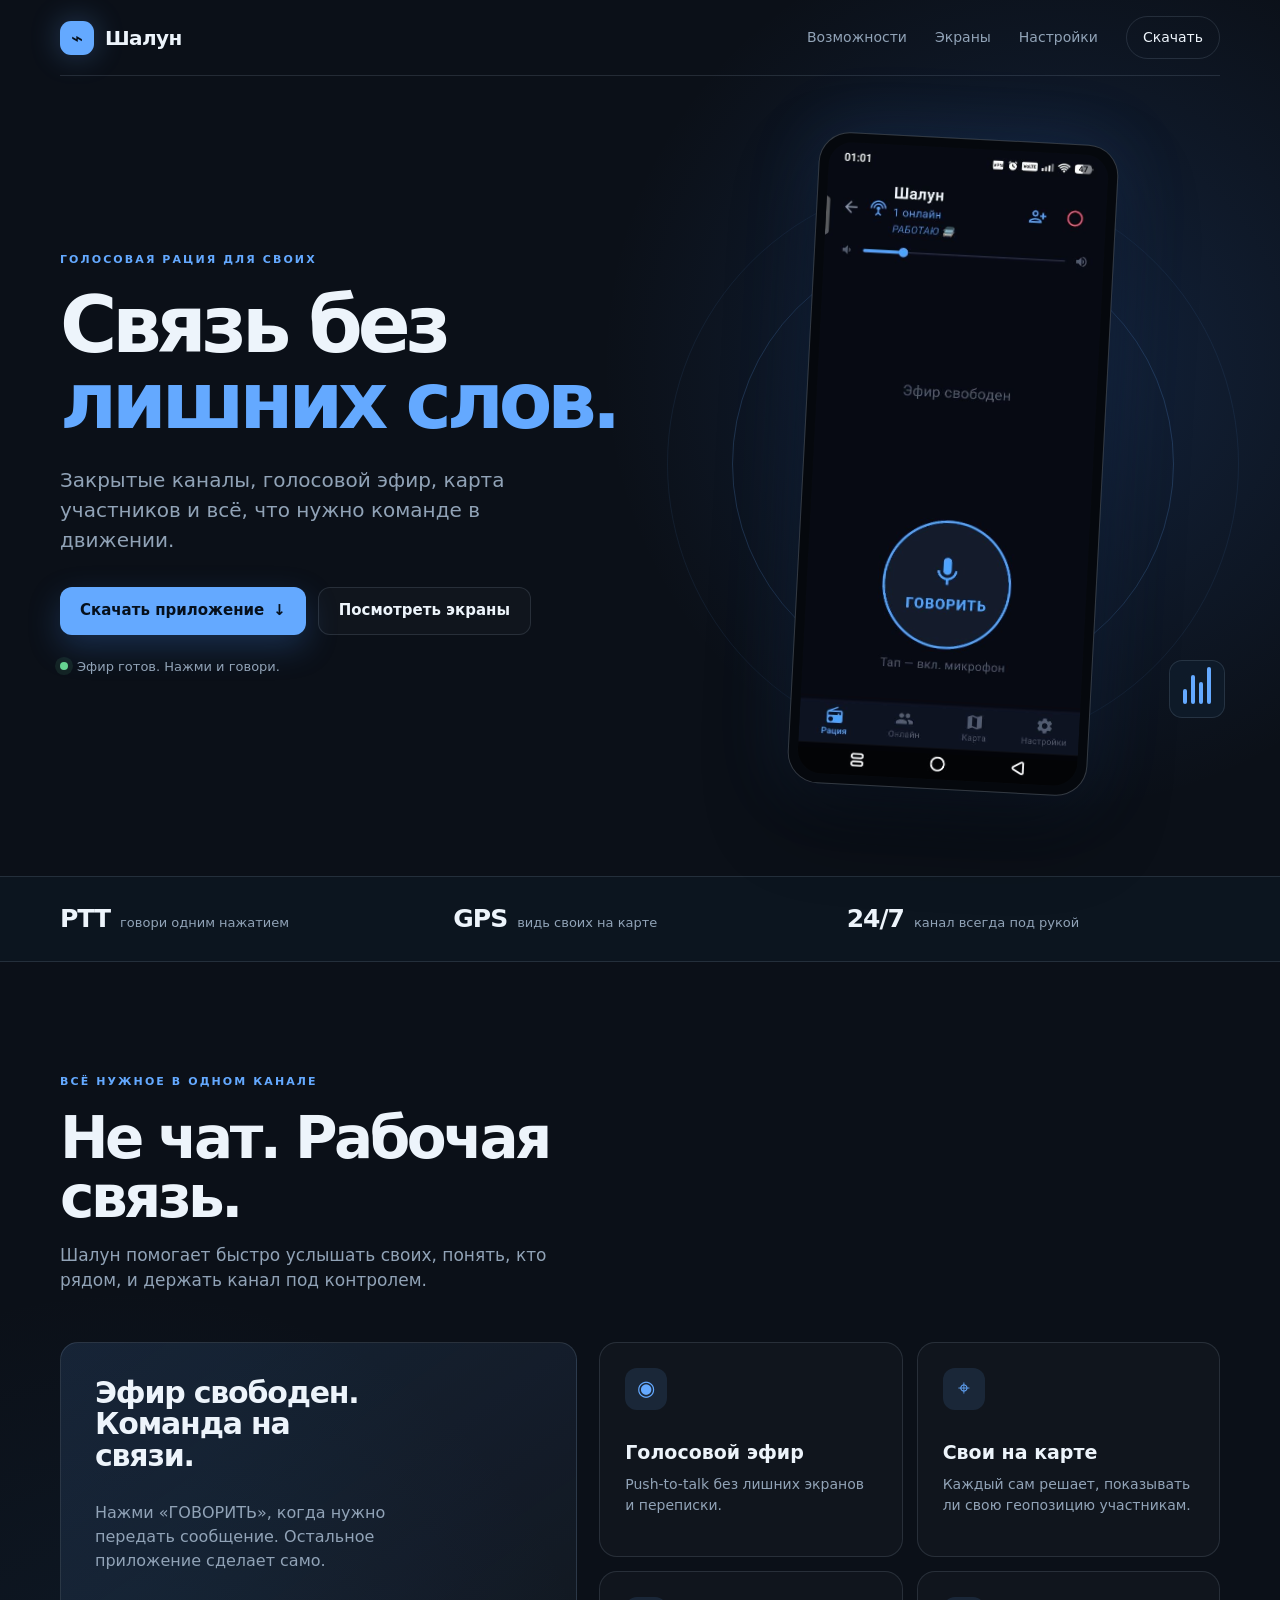
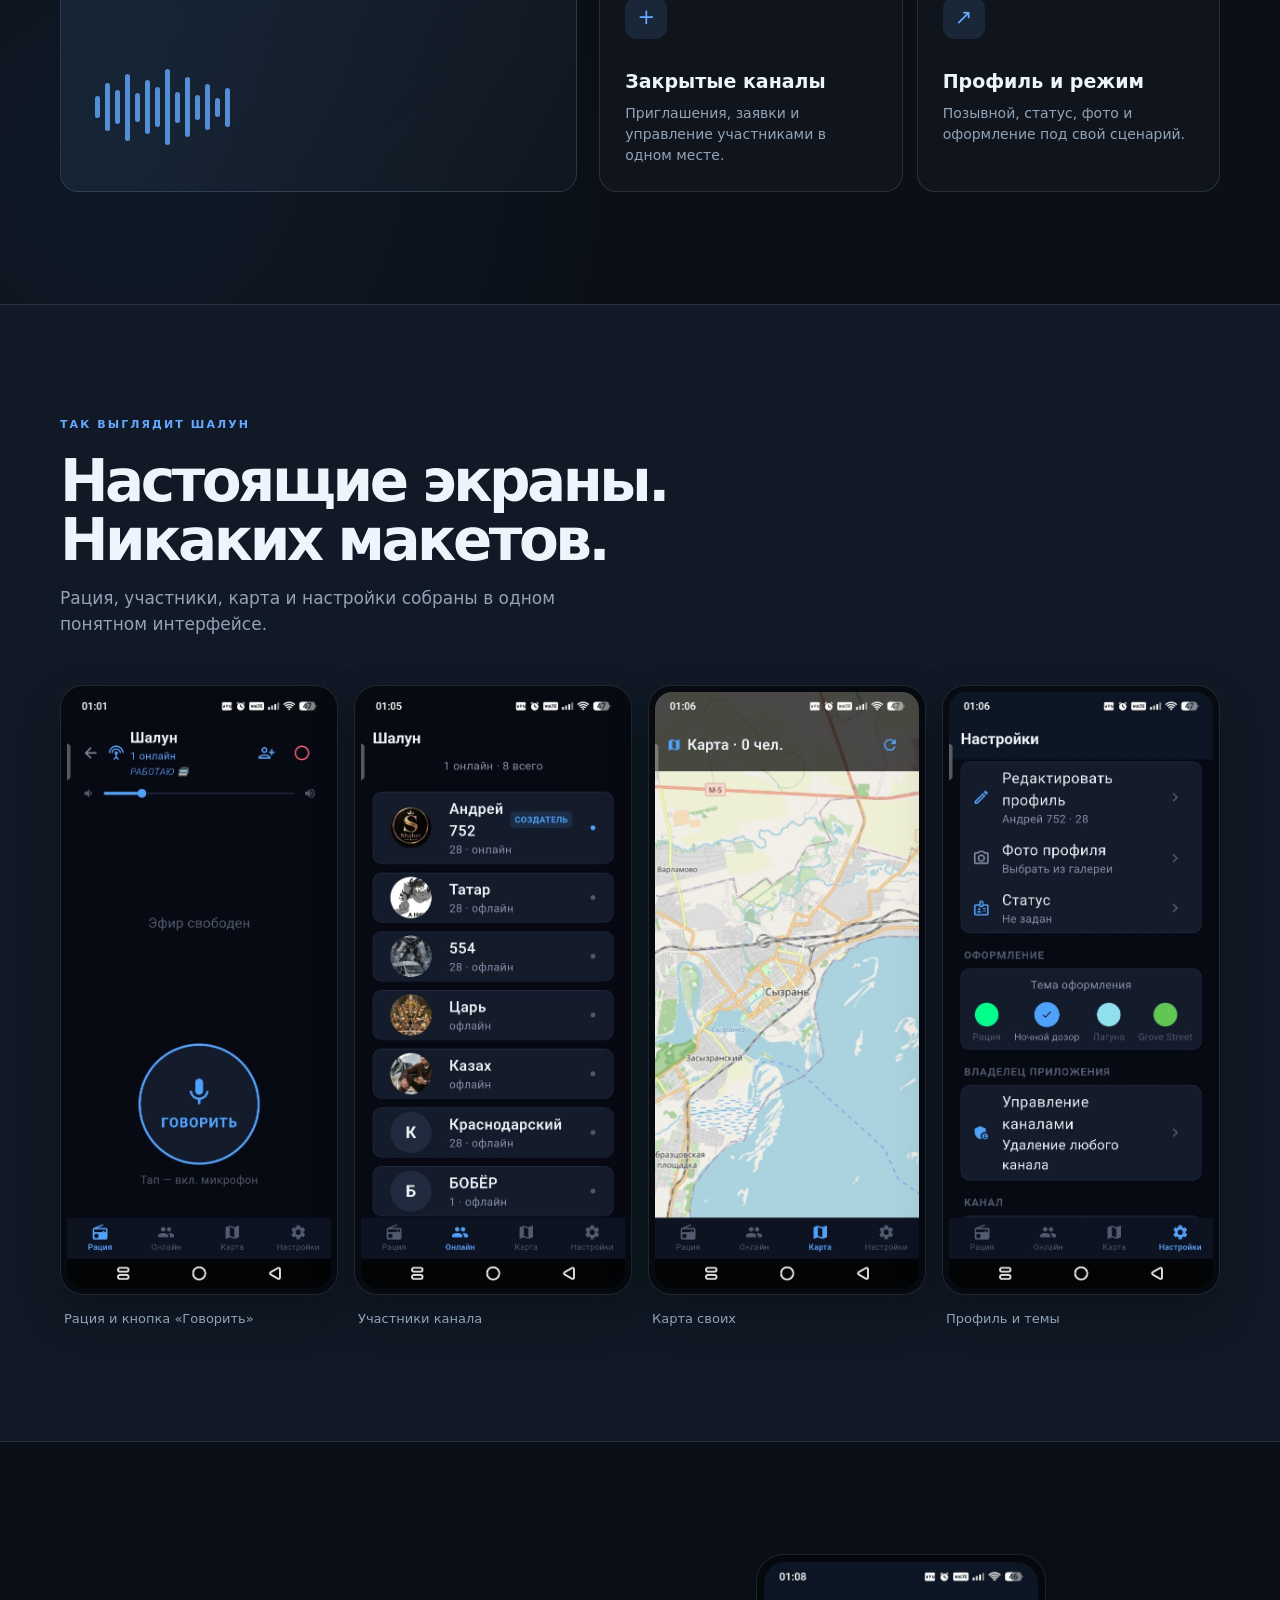
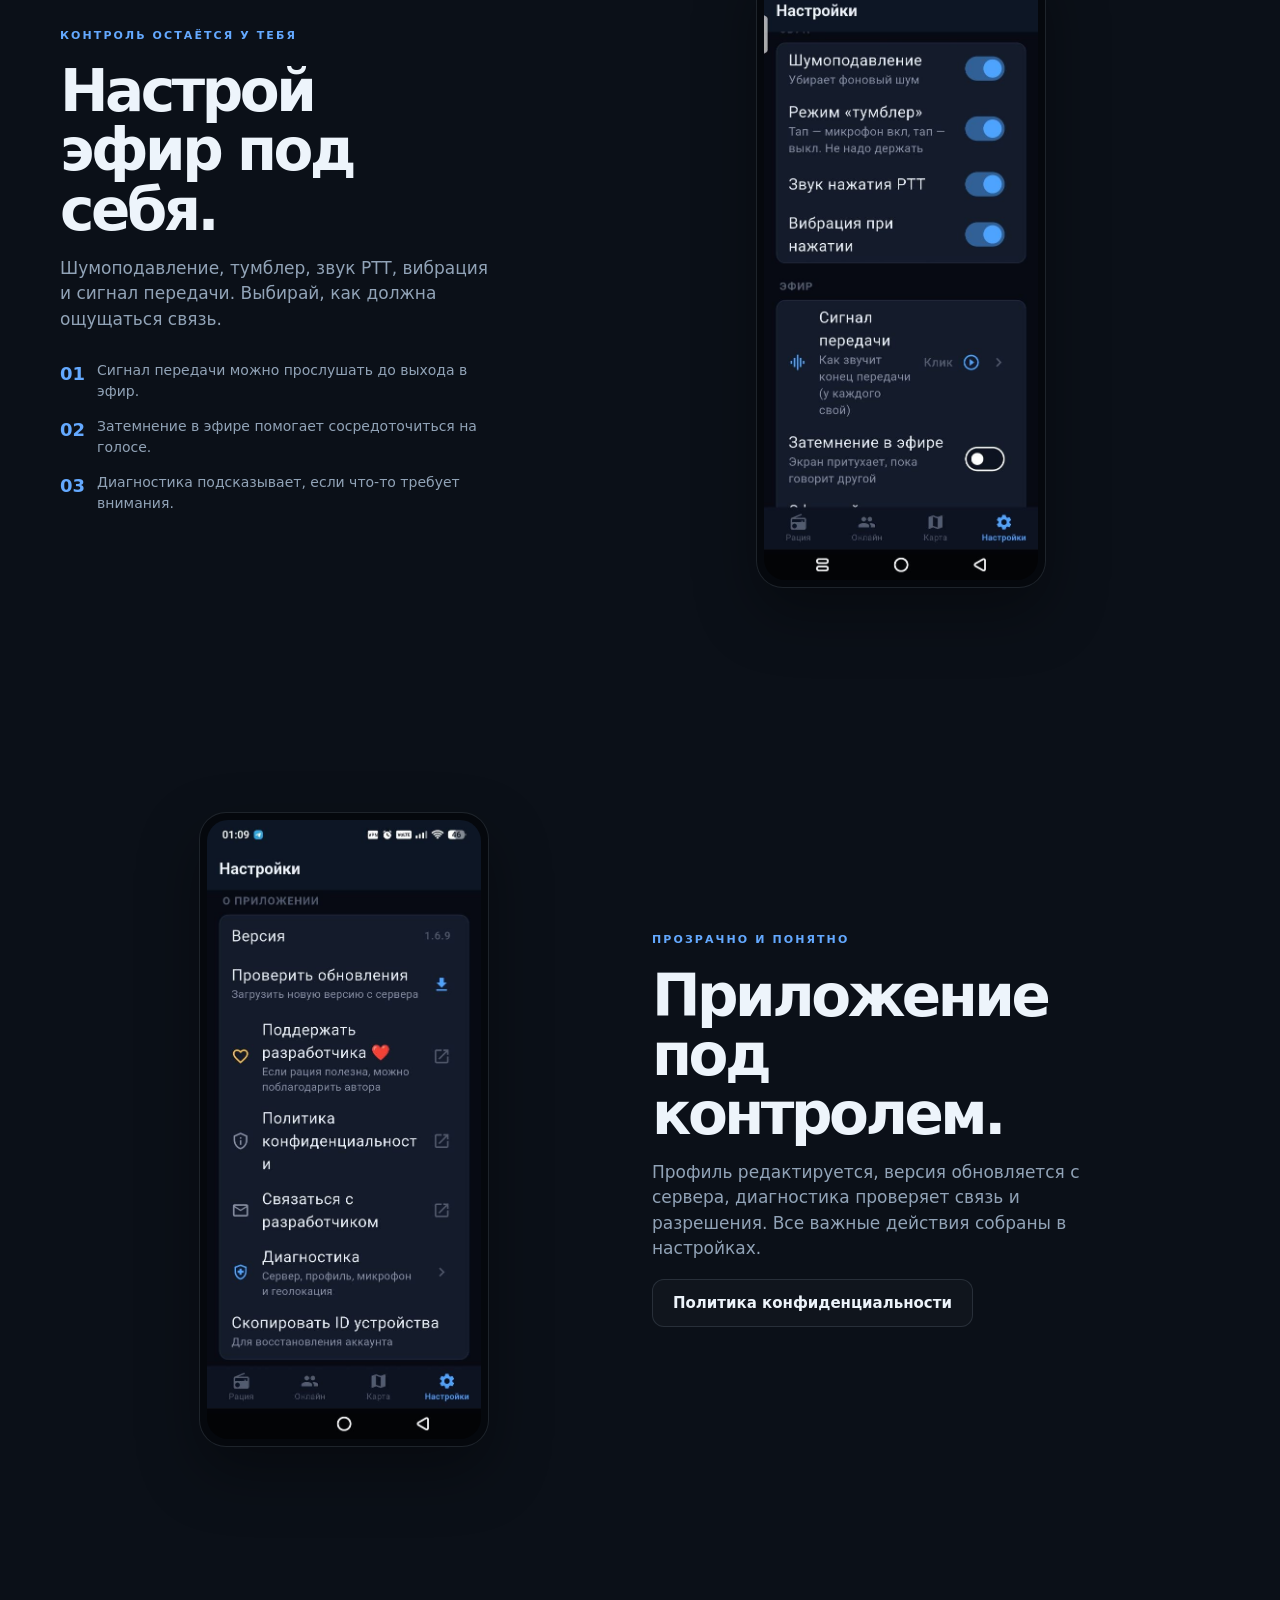
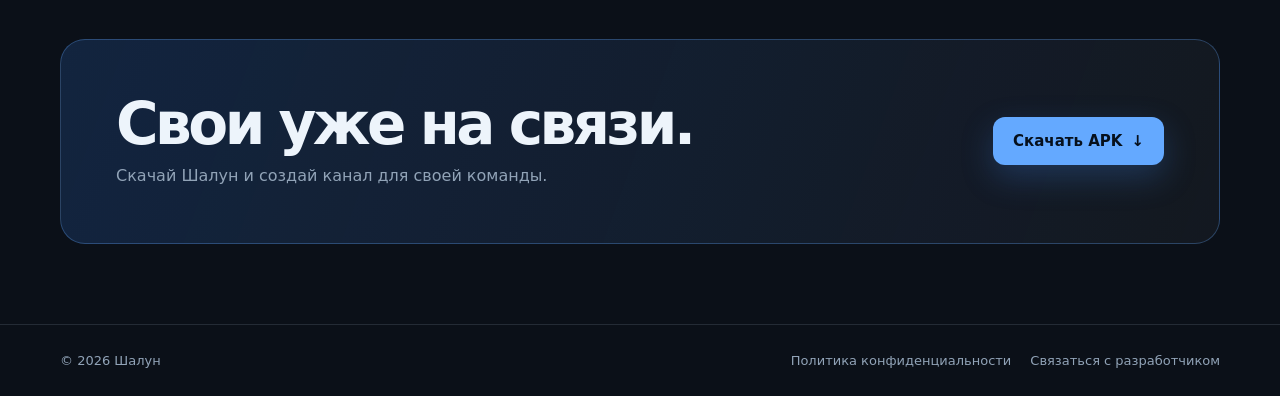
==== commit 4541594b: "update: all APK download and privacy URLs to 83.141.95.161" ====
--- a/index.html
+++ b/index.html
@@ -1,752 +1,36 @@
-<!DOCTYPE html>
+<!doctype html>
 <html lang="ru">
 <head>
-    <meta charset="UTF-8">
-    <meta name="viewport" content="width=device-width, initial-scale=1.0">
-    <title>Шалун 2 - Голосовая рация нового поколения</title>
-    <meta name="description" content="Современная голосовая рация с геолокацией, шифрованием и созданием закрытых каналов связи">
-    <style>
-        * {
-            margin: 0;
-            padding: 0;
-            box-sizing: border-box;
-        }
-
-        body {
-            font-family: -apple-system, BlinkMacSystemFont, 'Segoe UI', Roboto, Oxygen, Ubuntu, Cantarell, sans-serif;
-            background: #0a0a0a;
-            color: #ffffff;
-            line-height: 1.6;
-            overflow-x: hidden;
-            cursor: none;
-        }
-
-        /* Custom Cursor */
-        .cursor {
-            width: 20px;
-            height: 20px;
-            border: 2px solid #4ade80;
-            border-radius: 50%;
-            position: fixed;
-            pointer-events: none;
-            z-index: 9999;
-            transition: all 0.1s ease;
-            mix-blend-mode: difference;
-        }
-
-        .cursor-follower {
-            width: 40px;
-            height: 40px;
-            background: rgba(74, 222, 128, 0.1);
-            border-radius: 50%;
-            position: fixed;
-            pointer-events: none;
-            z-index: 9998;
-            transition: all 0.3s ease;
-        }
-
-        .cursor.hover {
-            transform: scale(1.5);
-            background: #4ade80;
-        }
-
-        .container {
-            max-width: 1200px;
-            margin: 0 auto;
-            padding: 0 2rem;
-        }
-
-        /* Hero Section */
-        .hero {
-            min-height: 100vh;
-            display: flex;
-            align-items: center;
-            justify-content: center;
-            background: linear-gradient(135deg, #0a0a0a 0%, #1a1a2e 50%, #16213e 100%);
-            position: relative;
-            overflow: hidden;
-        }
-
-        .hero::before {
-            content: '';
-            position: absolute;
-            top: 0;
-            left: 0;
-            width: 100%;
-            height: 100%;
-            background: 
-                radial-gradient(circle at 20% 50%, rgba(74, 222, 128, 0.1) 0%, transparent 50%),
-                radial-gradient(circle at 80% 80%, rgba(34, 211, 238, 0.1) 0%, transparent 50%),
-                radial-gradient(circle at 40% 20%, rgba(168, 85, 247, 0.1) 0%, transparent 50%);
-            animation: bgMove 20s ease-in-out infinite;
-        }
-
-        @keyframes bgMove {
-            0%, 100% { transform: translate(0, 0) scale(1); }
-            33% { transform: translate(-20px, -20px) scale(1.1); }
-            66% { transform: translate(20px, -10px) scale(0.9); }
-        }
-
-        .hero-content {
-            text-align: center;
-            z-index: 2;
-            position: relative;
-            max-width: 1200px;
-            margin: 0 auto;
-            padding: 0 2rem;
-        }
-
-        .hero h1 {
-            font-size: clamp(3rem, 8vw, 6rem);
-            font-weight: 800;
-            margin-bottom: 1.5rem;
-            background: linear-gradient(135deg, #4ade80 0%, #22d3ee 50%, #a855f7 100%);
-            -webkit-background-clip: text;
-            -webkit-text-fill-color: transparent;
-            background-clip: text;
-            animation: textGlow 3s ease-in-out infinite alternate;
-            letter-spacing: -2px;
-        }
-
-        @keyframes textGlow {
-            from { filter: drop-shadow(0 0 30px rgba(74, 222, 128, 0.5)); }
-            to { filter: drop-shadow(0 0 50px rgba(34, 211, 238, 0.8)); }
-        }
-
-        .hero p {
-            font-size: 1.25rem;
-            color: #a0a0a0;
-            margin-bottom: 2rem;
-            max-width: 600px;
-            margin-left: auto;
-            margin-right: auto;
-            opacity: 0;
-            animation: fadeInUp 1s ease-out 0.5s forwards;
-        }
-
-        @keyframes fadeInUp {
-            to {
-                opacity: 1;
-                transform: translateY(-10px);
-            }
-        }
-
-        .cta-buttons {
-            display: flex;
-            gap: 1.5rem;
-            justify-content: center;
-            flex-wrap: wrap;
-            margin-top: 3rem;
-            opacity: 0;
-            animation: fadeInUp 1s ease-out 1s forwards;
-        }
-
-        .btn {
-            padding: 1.2rem 2.5rem;
-            border: none;
-            border-radius: 50px;
-            font-size: 1.1rem;
-            font-weight: 600;
-            text-decoration: none;
-            display: inline-flex;
-            align-items: center;
-            gap: 0.8rem;
-            transition: all 0.3s ease;
-            cursor: pointer;
-            position: relative;
-            overflow: hidden;
-            backdrop-filter: blur(10px);
-            background: rgba(255, 255, 255, 0.1);
-            border: 1px solid rgba(255, 255, 255, 0.2);
-            color: #ffffff;
-        }
-
-        .btn-primary {
-            background: linear-gradient(135deg, #4ade80 0%, #22d3ee 100%);
-            color: #000;
-            border: none;
-            box-shadow: 0 10px 30px rgba(74, 222, 128, 0.3);
-        }
-
-        .btn-primary:hover {
-            transform: translateY(-3px) scale(1.05);
-            box-shadow: 0 15px 40px rgba(74, 222, 128, 0.5);
-        }
-
-        .btn-secondary {
-            background: transparent;
-            color: #4ade80;
-            border: 2px solid #4ade80;
-        }
-
-        .btn-secondary:hover {
-            background: #4ade80;
-            color: #000;
-            transform: translateY(-3px) scale(1.05);
-            box-shadow: 0 15px 40px rgba(74, 222, 128, 0.3);
-        }
-
-        /* Features Section */
-        .features {
-            padding: 5rem 0;
-            background: rgba(26, 26, 26, 0.8);
-            backdrop-filter: blur(10px);
-            position: relative;
-        }
-
-        .section-title {
-            text-align: center;
-            font-size: 2.5rem;
-            margin-bottom: 3rem;
-            background: linear-gradient(135deg, #4ade80 0%, #22d3ee 100%);
-            -webkit-background-clip: text;
-            -webkit-text-fill-color: transparent;
-            background-clip: text;
-        }
-
-        .features-grid {
-            display: grid;
-            grid-template-columns: repeat(auto-fit, minmax(320px, 1fr));
-            gap: 2rem;
-            max-width: 1200px;
-            margin: 0 auto;
-            padding: 0 2rem;
-        }
-
-        .features-grid {
-            display: grid;
-            grid-template-columns: repeat(auto-fit, minmax(320px, 1fr));
-            gap: 2rem;
-            max-width: 1200px;
-            margin: 0 auto;
-            padding: 0 2rem;
-        }
-
-        .feature-card {
-            background: rgba(255, 255, 255, 0.05);
-            padding: 2rem;
-            border-radius: 20px;
-            border: 1px solid rgba(255, 255, 255, 0.1);
-            transition: all 0.3s ease;
-            position: relative;
-            overflow: hidden;
-            backdrop-filter: blur(10px);
-        }
-
-        .feature-card::before {
-            content: '';
-            position: absolute;
-            top: -50%;
-            left: -50%;
-            width: 200%;
-            height: 200%;
-            background: radial-gradient(circle, rgba(74, 222, 128, 0.1) 0%, transparent 70%);
-            opacity: 0;
-            transition: opacity 0.3s ease;
-        }
-
-        .feature-card:hover::before {
-            opacity: 1;
-        }
-
-        .feature-card:hover {
-            transform: translateY(-10px) scale(1.02);
-            border-color: #4ade80;
-            box-shadow: 0 20px 40px rgba(74, 222, 128, 0.2);
-        }
-
-        .feature-icon {
-            width: 80px;
-            height: 80px;
-            background: linear-gradient(135deg, #4ade80 0%, #22d3ee 100%);
-            border-radius: 20px;
-            display: flex;
-            align-items: center;
-            justify-content: center;
-            margin-bottom: 1.5rem;
-            font-size: 2rem;
-            position: relative;
-            overflow: hidden;
-        }
-
-        .feature-icon::after {
-            content: '';
-            position: absolute;
-            top: 0;
-            left: 0;
-            width: 100%;
-            height: 100%;
-            background: linear-gradient(45deg, transparent, rgba(255, 255, 255, 0.3), transparent);
-            transform: translateX(-100%);
-            transition: transform 0.6s ease;
-        }
-
-        .feature-card:hover .feature-icon::after {
-            transform: translateX(100%);
-        }
-
-        .feature h3 {
-            font-size: 1.25rem;
-            margin-bottom: 0.5rem;
-            color: #4ade80;
-        }
-
-        .feature p {
-            color: #a0a0a0;
-            font-size: 0.95rem;
-        }
-
-        /* How it works */
-        .how-it-works {
-            padding: 5rem 0;
-            background: transparent;
-            position: relative;
-        }
-
-        .steps {
-            display: grid;
-            grid-template-columns: repeat(auto-fit, minmax(280px, 1fr));
-            gap: 2rem;
-            max-width: 1200px;
-            margin: 0 auto;
-            padding: 0 2rem;
-            margin-top: 3rem;
-        }
-
-        .steps {
-            display: grid;
-            grid-template-columns: repeat(auto-fit, minmax(280px, 1fr));
-            gap: 2rem;
-            max-width: 1200px;
-            margin: 0 auto;
-            padding: 0 2rem;
-            margin-top: 3rem;
-        }
-
-        .step {
-            text-align: center;
-            position: relative;
-            padding: 2rem;
-            background: rgba(255, 255, 255, 0.05);
-            border-radius: 20px;
-            border: 1px solid rgba(255, 255, 255, 0.1);
-            backdrop-filter: blur(10px);
-            transition: all 0.3s ease;
-        }
-
-        .step:hover {
-            transform: translateY(-5px);
-            border-color: #22d3ee;
-            box-shadow: 0 15px 30px rgba(34, 211, 238, 0.2);
-        }
-
-        .step-number {
-            width: 70px;
-            height: 70px;
-            background: linear-gradient(135deg, #4ade80 0%, #22d3ee 100%);
-            border-radius: 50%;
-            display: flex;
-            align-items: center;
-            justify-content: center;
-            font-size: 1.8rem;
-            font-weight: bold;
-            margin: 0 auto 1.5rem;
-            color: #000;
-            position: relative;
-            overflow: hidden;
-        }
-
-        .step-number::after {
-            content: '';
-            position: absolute;
-            top: 50%;
-            left: 50%;
-            width: 0;
-            height: 0;
-            background: rgba(255, 255, 255, 0.3);
-            border-radius: 50%;
-            transform: translate(-50%, -50%);
-            transition: width 0.6s, height 0.6s;
-        }
-
-        .step:hover .step-number::after {
-            width: 100%;
-            height: 100%;
-        }
-
-        .step h3 {
-            font-size: 1.1rem;
-            margin-bottom: 0.5rem;
-            color: #4ade80;
-        }
-
-        .step p {
-            color: #a0a0a0;
-            font-size: 0.9rem;
-        }
-
-        /* Download Section */
-        .download {
-            padding: 5rem 0;
-            background: linear-gradient(135deg, rgba(26, 26, 26, 0.9) 0%, rgba(45, 27, 105, 0.9) 100%);
-            backdrop-filter: blur(20px);
-            text-align: center;
-            position: relative;
-            overflow: hidden;
-        }
-
-        .download::before {
-            content: '';
-            position: absolute;
-            top: 0;
-            left: 0;
-            width: 100%;
-            height: 100%;
-            background: 
-                radial-gradient(circle at 30% 30%, rgba(74, 222, 128, 0.1) 0%, transparent 50%),
-                radial-gradient(circle at 70% 70%, rgba(34, 211, 238, 0.1) 0%, transparent 50%);
-            animation: bgMove 25s ease-in-out infinite;
-        }
-
-        @keyframes bgMove {
-            0%, 100% { transform: translate(0, 0) scale(1); }
-            33% { transform: translate(-20px, -20px) scale(1.1); }
-            66% { transform: translate(20px, -10px) scale(0.9); }
-        }
-
-        .download h2 {
-            font-size: 2.5rem;
-            margin-bottom: 1rem;
-            color: #4ade80;
-        }
-
-        .download p {
-            font-size: 1.1rem;
-            color: #a0a0a0;
-            margin-bottom: 2rem;
-        }
-
-        .download-btn {
-            background: linear-gradient(135deg, #4ade80 0%, #22d3ee 100%);
-            color: #000;
-            padding: 1.5rem 3rem;
-            border-radius: 50px;
-            text-decoration: none;
-            font-weight: 700;
-            font-size: 1.2rem;
-            display: inline-flex;
-            align-items: center;
-            gap: 1rem;
-            transition: all 0.3s ease;
-            position: relative;
-            overflow: hidden;
-            z-index: 2;
-            box-shadow: 0 15px 40px rgba(74, 222, 128, 0.4);
-        }
-
-        .download-btn:hover {
-            transform: translateY(-3px) scale(1.05);
-            box-shadow: 0 20px 60px rgba(74, 222, 128, 0.6);
-        }
-
-        .download-btn::before {
-            content: '';
-            position: absolute;
-            top: 50%;
-            left: 50%;
-            width: 0;
-            height: 0;
-            background: rgba(255, 255, 255, 0.2);
-            border-radius: 50%;
-            transform: translate(-50%, -50%);
-            transition: width 0.6s, height 0.6s;
-        }
-
-        .download-btn:hover::before {
-            width: 300px;
-            height: 300px;
-        }
-
-        /* Footer */
-        .footer {
-            padding: 2rem 0;
-            background: rgba(15, 15, 15, 0.9);
-            backdrop-filter: blur(10px);
-            text-align: center;
-            border-top: 1px solid rgba(255, 255, 255, 0.1);
-        }
-
-        .footer p {
-            color: #a0a0a0;
-            font-size: 0.9rem;
-        }
-
-        /* Responsive */
-        @media (max-width: 768px) {
-            .hero h1 {
-                font-size: 2.5rem;
-            }
-            
-            .hero p {
-                font-size: 1.1rem;
-            }
-            
-            .cta-buttons {
-                flex-direction: column;
-                align-items: center;
-            }
-            
-            .btn {
-                width: 100%;
-                max-width: 300px;
-            }
-        }
-
-        /* Animations */
-        .fade-in {
-            opacity: 0;
-            transform: translateY(30px);
-            transition: all 0.8s ease;
-        }
-
-        .fade-in.visible {
-            opacity: 1;
-            transform: translateY(0);
-        }
-
-        /* Pulse animation */
-        @keyframes pulse {
-            0% { transform: scale(1); }
-            50% { transform: scale(1.05); }
-            100% { transform: scale(1); }
-        }
-
-        .pulse {
-            animation: pulse 2s ease-in-out infinite;
-        }
-    </style>
+  <meta charset="utf-8">
+  <meta name="viewport" content="width=device-width, initial-scale=1">
+  <meta name="theme-color" content="#0b1018">
+  <meta name="description" content="Шалун - голосовая рация для закрытых каналов, команды и своих людей.">
+  <title>Шалун | Связь без лишних слов</title>
+  <style>
+    :root { --bg:#0b1018; --bg-2:#101925; --panel:#131e2c; --text:#edf4fb; --muted:#91a3b7; --line:rgba(200,223,244,.13); --blue:#64a9ff; --green:#65d391; --radius:18px; }
+    *{box-sizing:border-box} html{scroll-behavior:smooth} body{margin:0;color:var(--text);background:radial-gradient(circle at 82% 7%,rgba(57,122,224,.18),transparent 28rem),radial-gradient(circle at 10% 34%,rgba(43,101,156,.11),transparent 30rem),var(--bg);font-family:Inter,ui-sans-serif,system-ui,-apple-system,"Segoe UI",sans-serif;line-height:1.5;overflow-x:hidden} a{color:inherit;text-decoration:none}.wrap{width:min(1160px,calc(100% - 40px));margin:0 auto}
+    .nav{height:76px;display:flex;align-items:center;justify-content:space-between;border-bottom:1px solid var(--line);position:relative;z-index:2}.brand{display:inline-flex;align-items:center;gap:11px;font-weight:800;letter-spacing:-.03em;font-size:20px}.brand-mark{width:34px;height:34px;border-radius:11px;display:grid;place-items:center;color:#06101c;background:var(--blue);box-shadow:0 0 30px rgba(100,169,255,.3)}.nav-links{display:flex;align-items:center;gap:28px;color:var(--muted);font-size:14px}.nav-links a:hover{color:var(--text)}.nav-download{color:var(--text);border:1px solid var(--line);border-radius:999px;padding:10px 16px}
+    .hero{min-height:700px;display:grid;grid-template-columns:1.03fr .97fr;align-items:center;gap:60px;padding:62px 0 86px;position:relative}.hero-copy{position:relative;z-index:1}.eyebrow{color:var(--blue);text-transform:uppercase;letter-spacing:.19em;font-size:11px;font-weight:700;margin-bottom:18px}h1,h2,h3,p{margin-top:0}h1{font-size:clamp(46px,6.1vw,82px);line-height:.98;letter-spacing:-.065em;max-width:650px;margin-bottom:25px}h1 span{color:var(--blue)}.lead{color:var(--muted);font-size:clamp(17px,2vw,20px);max-width:510px;margin-bottom:32px}.actions{display:flex;flex-wrap:wrap;gap:12px}.btn{display:inline-flex;justify-content:center;align-items:center;gap:9px;min-height:48px;padding:0 20px;border-radius:12px;font-size:15px;font-weight:750;transition:transform .25s ease,background .25s ease,border-color .25s ease}.btn:hover{transform:translateY(-2px)}.btn-primary{color:#06101c;background:var(--blue);box-shadow:0 12px 32px rgba(64,137,236,.25)}.btn-primary:hover{background:#87bdff}.btn-ghost{border:1px solid var(--line);color:var(--text);background:rgba(255,255,255,.025)}.btn-ghost:hover{border-color:rgba(100,169,255,.55);background:rgba(100,169,255,.08)}.hero-note{display:flex;align-items:center;gap:9px;color:var(--muted);font-size:13px;margin-top:22px}.live-dot{width:8px;height:8px;border-radius:50%;background:var(--green);box-shadow:0 0 0 5px rgba(101,211,145,.1);animation:beat 2.2s ease-in-out infinite}@keyframes beat{50%{transform:scale(1.35);opacity:.7}}
+    .device-stage{min-height:570px;display:grid;place-items:center;position:relative}.device-stage:before,.device-stage:after{content:"";position:absolute;border:1px solid rgba(100,169,255,.2);border-radius:50%;width:440px;height:440px;animation:ring 7s ease-in-out infinite}.device-stage:after{width:570px;height:570px;opacity:.42;animation-delay:-2s}@keyframes ring{50%{transform:scale(1.06);opacity:.7}}.phone{width:min(300px,72vw);padding:9px;background:#05080d;border:1px solid rgba(219,238,255,.22);border-radius:31px;box-shadow:0 35px 80px rgba(0,0,0,.48),0 0 70px rgba(59,126,226,.2);transform:rotate(3deg);position:relative;z-index:1}.phone img{display:block;width:100%;border-radius:24px}.signal{position:absolute;right:-5px;bottom:72px;display:flex;gap:4px;align-items:end;height:58px;padding:13px;border:1px solid var(--line);border-radius:13px;background:rgba(15,28,43,.88);backdrop-filter:blur(16px);z-index:2}.signal i{width:4px;border-radius:4px;background:var(--blue);animation:bars 1.2s ease-in-out infinite alternate}.signal i:nth-child(1){height:15px;animation-delay:-.4s}.signal i:nth-child(2){height:29px;animation-delay:-.1s}.signal i:nth-child(3){height:22px;animation-delay:-.7s}.signal i:nth-child(4){height:37px;animation-delay:-.25s}@keyframes bars{to{transform:scaleY(.35);opacity:.5}}
+    .band{border-top:1px solid var(--line);border-bottom:1px solid var(--line);background:rgba(13,23,35,.7)}.band-inner{min-height:84px;display:grid;grid-template-columns:repeat(3,1fr);align-items:center;gap:20px}.stat{display:flex;align-items:baseline;gap:10px}.stat strong{font-size:25px;letter-spacing:-.04em}.stat span{color:var(--muted);font-size:13px}section{padding:112px 0}.section-head{max-width:620px;margin-bottom:48px}h2{font-size:clamp(35px,5vw,58px);line-height:1.02;letter-spacing:-.06em;margin-bottom:16px}.section-head p{color:var(--muted);font-size:17px;max-width:520px}
+    .feature-layout{display:grid;grid-template-columns:1fr 1.2fr;gap:22px;align-items:stretch}.feature-intro{min-height:450px;border:1px solid var(--line);border-radius:var(--radius);padding:34px;background:linear-gradient(145deg,rgba(100,169,255,.13),rgba(255,255,255,.025));display:flex;flex-direction:column;justify-content:space-between}.feature-intro h3{font-size:30px;line-height:1.05;letter-spacing:-.04em;max-width:300px}.feature-intro p{color:var(--muted);max-width:300px}.wave{height:100px;display:flex;align-items:center;gap:5px}.wave i{width:5px;border-radius:5px;background:var(--blue);height:var(--h);opacity:.8}.feature-grid{display:grid;grid-template-columns:repeat(2,1fr);gap:14px}.feature{border:1px solid var(--line);border-radius:var(--radius);padding:25px;background:rgba(255,255,255,.025);min-height:215px;transition:transform .25s ease,border-color .25s ease}.feature:hover{transform:translateY(-5px);border-color:rgba(100,169,255,.55)}.feature-icon{width:42px;height:42px;border-radius:12px;display:grid;place-items:center;color:var(--blue);background:rgba(100,169,255,.12);font-size:21px;margin-bottom:28px}.feature h3{font-size:19px;margin-bottom:8px}.feature p{color:var(--muted);font-size:14px;margin:0}
+    .screens-section{background:var(--bg-2);border-top:1px solid var(--line);border-bottom:1px solid var(--line)}.screens{display:grid;grid-template-columns:repeat(4,1fr);gap:16px;align-items:end}.screen-card{margin:0}.screen-card:nth-child(2){transform:translateY(-36px)}.screen-frame{padding:6px;border:1px solid var(--line);border-radius:23px;background:#070b11;box-shadow:0 20px 45px rgba(0,0,0,.25)}.screen-frame img{width:100%;display:block;border-radius:17px}.screen-card figcaption{color:var(--muted);font-size:13px;margin-top:14px;padding-left:4px}.story{display:grid;grid-template-columns:.82fr 1.18fr;gap:80px;align-items:center}.story-copy h2{max-width:430px}.story-copy p{color:var(--muted);max-width:450px;font-size:17px}.story-list{list-style:none;margin:28px 0 0;padding:0;display:grid;gap:14px}.story-list li{display:flex;gap:12px;align-items:flex-start}.story-list b{color:var(--blue);font-size:18px}.story-list span{color:var(--muted);font-size:14px}.settings-showcase{display:grid;grid-template-columns:1fr 1fr;gap:24px;align-items:center}.settings-image{width:min(290px,80%);justify-self:center;padding:7px;background:#05080d;border:1px solid var(--line);border-radius:27px;transform:rotate(-3deg);box-shadow:0 25px 60px rgba(0,0,0,.35)}.settings-image img{display:block;width:100%;border-radius:21px}.download{padding:80px 0}.download-box{border:1px solid rgba(100,169,255,.3);border-radius:25px;padding:55px;display:flex;align-items:center;justify-content:space-between;gap:30px;background:linear-gradient(110deg,rgba(47,111,204,.22),rgba(255,255,255,.035))}.download-box h2{margin-bottom:10px}.download-box p{color:var(--muted);margin:0}footer{border-top:1px solid var(--line);padding:26px 0;color:var(--muted);font-size:13px}.footer-inner{display:flex;align-items:center;justify-content:space-between;gap:20px}.footer-links{display:flex;gap:19px}.footer-links a:hover{color:var(--text)}.reveal{opacity:0;transform:translateY(22px);transition:opacity .7s ease,transform .7s ease}.reveal.visible{opacity:1;transform:none}
+    @media (prefers-reduced-motion:reduce){*,*::before,*::after{animation-duration:.01ms!important;animation-iteration-count:1!important;scroll-behavior:auto!important;transition-duration:.01ms!important}.reveal{opacity:1;transform:none}}
+    @media (max-width:800px){.wrap{width:min(100% - 28px,560px)}.nav{height:68px}.nav-links a:not(.nav-download){display:none}.hero{min-height:auto;grid-template-columns:1fr;gap:30px;padding:65px 0 70px}h1{font-size:clamp(47px,14vw,70px)}.device-stage{min-height:420px}.device-stage:before{width:300px;height:300px}.device-stage:after{width:390px;height:390px}.phone{width:246px}.signal{right:3%;bottom:40px}.band-inner{grid-template-columns:1fr 1fr;padding:20px 0}.band-inner .stat:last-child{grid-column:1/-1}section{padding:78px 0}.feature-layout,.story,.settings-showcase{grid-template-columns:1fr;gap:20px}.feature-intro{min-height:330px}.screens{grid-template-columns:repeat(2,1fr);gap:12px}.screen-card:nth-child(2){transform:none}.screen-card figcaption{font-size:12px}.download-box{flex-direction:column;align-items:flex-start;padding:32px 24px}.footer-inner{align-items:flex-start;flex-direction:column}}@media (max-width:430px){.actions{flex-direction:column;align-items:stretch}.btn{width:100%}.feature-grid{grid-template-columns:1fr}.screens{gap:9px}}
+  </style>
 </head>
 <body>
-    <!-- Hero Section -->
-    <section class="hero">
-        <div class="container">
-            <div class="hero-content">
-                <h1>Шалун 2</h1>
-                <p>Современная голосовая рация с геолокацией, шифрованием и созданием закрытых каналов связи</p>
-                <div class="cta-buttons">
-                    <a href="#download" class="btn btn-primary">
-                        📥 Скачать APK
-                    </a>
-                    <a href="#features" class="btn btn-secondary">
-                        📋 Узнать больше
-                    </a>
-                </div>
-            </div>
-        </div>
-    </section>
-
-    <!-- Features Section -->
-    <section id="features" class="features">
-        <div class="container">
-            <h2 class="section-title">Ключевые возможности</h2>
-            <div class="features-grid">
-                <div class="feature-card">
-                    <div class="feature-icon">🎙️</div>
-                    <div class="feature">
-                        <h3>Голосовая связь в реальном времени</h3>
-                        <p>Низкая задержка и высокое качество звука для комфортного общения</p>
-                    </div>
-                </div>
-                <div class="feature-card">
-                    <div class="feature-icon">📍</div>
-                    <div class="feature">
-                        <h3>Геолокация участников</h3>
-                        <p>Смотрите местоположение всех участников на карте в реальном времени</p>
-                    </div>
-                </div>
-                <div class="feature-card">
-                    <div class="feature-icon">🔒</div>
-                    <div class="feature">
-                        <h3>Шифрование связи</h3>
-                        <p>Защищенные каналы с end-to-end шифрованием для вашей приватности</p>
-                    </div>
-                </div>
-                <div class="feature-card">
-                    <div class="feature-icon">🔐</div>
-                    <div class="feature">
-                        <h3>Закрытые каналы</h3>
-                        <p>Создавайте приватные каналы с приглашениями для избранных участников</p>
-                    </div>
-                </div>
-                <div class="feature-card">
-                    <div class="feature-icon">🎯</div>
-                    <div class="feature">
-                        <h3>PTT (Push-to-Talk)</h3>
-                        <p>Удобный режим переговоров как в классических рациях</p>
-                    </div>
-                </div>
-                <div class="feature-card">
-                    <div class="feature-icon">🔄</div>
-                    <div class="feature">
-                        <h3>Автоматические обновления</h3>
-                        <p>Приложение автоматически проверяет и устанавливает новые версии</p>
-                    </div>
-                </div>
-            </div>
-        </div>
-    </section>
-
-    <!-- How it works -->
-    <section class="how-it-works">
-        <div class="container">
-            <h2 class="section-title">Как это работает</h2>
-            <div class="steps">
-                <div class="step">
-                    <div class="step-number">1</div>
-                    <h3>Скачайте APK</h3>
-                    <p>Скачайте и установите приложение на ваше устройство Android</p>
-                </div>
-                <div class="step">
-                    <div class="step-number">2</div>
-                    <h3>Зарегистрируйтесь</h3>
-                    <p>Создайте учетную запись с позывным и настройками</p>
-                </div>
-                <div class="step">
-                    <div class="step-number">3</div>
-                    <h3>Создайте канал</h3>
-                    <p>Создайте новый канал или присоединитесь к существующему</p>
-                </div>
-                <div class="step">
-                    <div class="step-number">4</div>
-                    <h3>Начните общение</h3>
-                    <p>Используйте PTT для голосовой связи и смотрите геолокацию</p>
-                </div>
-            </div>
-        </div>
-    </section>
-
-    <!-- Download Section -->
-    <section id="download" class="download">
-        <div class="container">
-            <h2>Скачать Шалун 2</h2>
-<p>Последняя версия: 1.0.0 | Размер: 92.4 MB</p>
-            <a href="http://83.141.95.161:8000/app/download" 
-               class="download-btn" 
-               target="_blank"
-               rel="noopener noreferrer">
-                📥 Скачать APK
-            </a>
-        </div>
-    </section>
-
-    <!-- Footer -->
-    <footer class="footer">
-        <div class="container">
-            <p>&copy; 2026 Шалун 2. Все права защищены.</p>
-        </div>
-    </footer>
-
-    <script>
-        // Custom cursor
-        const cursor = document.querySelector('.cursor');
-        const cursorFollower = document.querySelector('.cursor-follower');
-        
-        document.addEventListener('mousemove', (e) => {
-            cursor.style.left = e.clientX - 10 + 'px';
-            cursor.style.top = e.clientY - 10 + 'px';
-            
-            setTimeout(() => {
-                cursorFollower.style.left = e.clientX - 20 + 'px';
-                cursorFollower.style.top = e.clientY - 20 + 'px';
-            }, 100);
-        });
-
-        // Cursor hover effects
-        document.querySelectorAll('a, button, .btn').forEach(elem => {
-            elem.addEventListener('mouseenter', () => {
-                cursor.classList.add('hover');
-                cursorFollower.style.transform = 'scale(1.5)';
-            });
-            
-            elem.addEventListener('mouseleave', () => {
-                cursor.classList.remove('hover');
-                cursorFollower.style.transform = 'scale(1)';
-            });
-        });
-
-        // Smooth scrolling
-        document.querySelectorAll('a[href^="#"]').forEach(anchor => {
-            anchor.addEventListener('click', function (e) {
-                e.preventDefault();
-                const target = document.querySelector(this.getAttribute('href'));
-                if (target) {
-                    target.scrollIntoView({
-                        behavior: 'smooth',
-                        block: 'start'
-                    });
-                }
-            });
-        });
-
-        // Fade in animation on scroll
-        const observerOptions = {
-            threshold: 0.1,
-            rootMargin: '0px 0px -50px 0px'
-        };
-
-        const observer = new IntersectionObserver((entries) => {
-            entries.forEach(entry => {
-                if (entry.isIntersecting) {
-                    entry.target.classList.add('visible');
-                }
-            });
-        }, observerOptions);
-
-        document.querySelectorAll('.feature-card, .step').forEach(el => {
-            observer.observe(el);
-        });
-
-        // Parallax effect for hero section
-        window.addEventListener('scroll', () => {
-            const scrolled = window.pageYOffset;
-            const parallax = document.querySelector('.hero-content');
-            const speed = scrolled * 0.5;
-            
-            if (parallax) {
-                parallax.style.transform = `translateY(${speed}px)`;
-            }
-        });
-
-        // Add ripple effect to buttons
-        document.querySelectorAll('.btn').forEach(button => {
-            button.addEventListener('click', function(e) {
-                const ripple = document.createElement('span');
-                const rect = this.getBoundingClientRect();
-                const size = Math.max(rect.width, rect.height);
-                const x = e.clientX - rect.left - size / 2;
-                const y = e.clientY - rect.top - size / 2;
-                
-                ripple.style.width = ripple.style.height = size + 'px';
-                ripple.style.left = x + 'px';
-                ripple.style.top = y + 'px';
-                ripple.classList.add('ripple');
-                
-                this.appendChild(ripple);
-                
-                setTimeout(() => {
-                    ripple.remove();
-                }, 600);
-            });
-        });
-
-        // Loading animation
-        window.addEventListener('load', () => {
-            document.body.style.opacity = '0';
-            setTimeout(() => {
-                document.body.style.transition = 'opacity 0.5s ease';
-                document.body.style.opacity = '1';
-            }, 100);
-        });
-    </script>
+  <header class="wrap nav"><a class="brand" href="#top"><span class="brand-mark">⌁</span><span>Шалун</span></a><nav class="nav-links" aria-label="Основная навигация"><a href="#about">Возможности</a><a href="#screens">Экраны</a><a href="#settings">Настройки</a><a class="nav-download" href="http://83.141.95.161:8000/app/download">Скачать</a></nav></header>
+  <main id="top">
+    <section class="wrap hero"><div class="hero-copy"><div class="eyebrow">Голосовая рация для своих</div><h1>Связь без<br><span>лишних слов.</span></h1><p class="lead">Закрытые каналы, голосовой эфир, карта участников и всё, что нужно команде в движении.</p><div class="actions"><a class="btn btn-primary" href="http://83.141.95.161:8000/app/download">Скачать приложение <span>↓</span></a><a class="btn btn-ghost" href="#screens">Посмотреть экраны</a></div><div class="hero-note"><i class="live-dot"></i> Эфир готов. Нажми и говори.</div></div><div class="device-stage" aria-label="Экран рации Шалун"><div class="phone"><img src="assets/radio.jpg" alt="Экран рации Шалун с кнопкой Говорить"></div><div class="signal" aria-hidden="true"><i></i><i></i><i></i><i></i></div></div></section>
+    <div class="band"><div class="wrap band-inner"><div class="stat"><strong>PTT</strong><span>говори одним нажатием</span></div><div class="stat"><strong>GPS</strong><span>видь своих на карте</span></div><div class="stat"><strong>24/7</strong><span>канал всегда под рукой</span></div></div></div>
+    <section id="about" class="wrap"><div class="section-head reveal"><div class="eyebrow">Всё нужное в одном канале</div><h2>Не чат. Рабочая связь.</h2><p>Шалун помогает быстро услышать своих, понять, кто рядом, и держать канал под контролем.</p></div><div class="feature-layout"><article class="feature-intro reveal"><div><h3>Эфир свободен. Команда на связи.</h3><p>Нажми «ГОВОРИТЬ», когда нужно передать сообщение. Остальное приложение сделает само.</p></div><div class="wave" aria-hidden="true"><i style="--h:22px"></i><i style="--h:48px"></i><i style="--h:34px"></i><i style="--h:67px"></i><i style="--h:29px"></i><i style="--h:54px"></i><i style="--h:40px"></i><i style="--h:76px"></i><i style="--h:31px"></i><i style="--h:60px"></i><i style="--h:25px"></i><i style="--h:46px"></i><i style="--h:19px"></i><i style="--h:39px"></i></div></article><div class="feature-grid"><article class="feature reveal"><div class="feature-icon">◉</div><h3>Голосовой эфир</h3><p>Push-to-talk без лишних экранов и переписки.</p></article><article class="feature reveal"><div class="feature-icon">⌖</div><h3>Свои на карте</h3><p>Каждый сам решает, показывать ли свою геопозицию участникам.</p></article><article class="feature reveal"><div class="feature-icon">+</div><h3>Закрытые каналы</h3><p>Приглашения, заявки и управление участниками в одном месте.</p></article><article class="feature reveal"><div class="feature-icon">↗</div><h3>Профиль и режим</h3><p>Позывной, статус, фото и оформление под свой сценарий.</p></article></div></div></section>
+    <section id="screens" class="screens-section"><div class="wrap"><div class="section-head reveal"><div class="eyebrow">Так выглядит Шалун</div><h2>Настоящие экраны.<br>Никаких макетов.</h2><p>Рация, участники, карта и настройки собраны в одном понятном интерфейсе.</p></div><div class="screens"><figure class="screen-card reveal"><div class="screen-frame"><img src="assets/radio.jpg" alt="Экран рации Шалун"></div><figcaption>Рация и кнопка «Говорить»</figcaption></figure><figure class="screen-card reveal"><div class="screen-frame"><img src="assets/online.jpg" alt="Список участников канала"></div><figcaption>Участники канала</figcaption></figure><figure class="screen-card reveal"><div class="screen-frame"><img src="assets/map.jpg" alt="Карта участников"></div><figcaption>Карта своих</figcaption></figure><figure class="screen-card reveal"><div class="screen-frame"><img src="assets/settings.jpg" alt="Настройки профиля и канала"></div><figcaption>Профиль и темы</figcaption></figure></div></div></section>
+    <section class="wrap story"><div class="story-copy reveal"><div class="eyebrow">Контроль остаётся у тебя</div><h2>Настрой эфир под себя.</h2><p>Шумоподавление, тумблер, звук PTT, вибрация и сигнал передачи. Выбирай, как должна ощущаться связь.</p><ul class="story-list"><li><b>01</b><span>Сигнал передачи можно прослушать до выхода в эфир.</span></li><li><b>02</b><span>Затемнение в эфире помогает сосредоточиться на голосе.</span></li><li><b>03</b><span>Диагностика подсказывает, если что-то требует внимания.</span></li></ul></div><div class="settings-image reveal"><img src="assets/audio-settings.jpg" alt="Настройки звука и эфира в приложении Шалун"></div></section>
+    <section id="settings" class="wrap settings-showcase"><div class="settings-image reveal"><img src="assets/about-settings.jpg" alt="Раздел настроек приложения Шалун с версией и диагностикой"></div><div class="story-copy reveal"><div class="eyebrow">Прозрачно и понятно</div><h2>Приложение под контролем.</h2><p>Профиль редактируется, версия обновляется с сервера, диагностика проверяет связь и разрешения. Все важные действия собраны в настройках.</p><a class="btn btn-ghost" href="http://83.141.95.161:8000/privacy">Политика конфиденциальности</a></div></section>
+    <section id="download" class="download"><div class="wrap download-box reveal"><div><h2>Свои уже на связи.</h2><p>Скачай Шалун и создай канал для своей команды.</p></div><a class="btn btn-primary" href="http://83.141.95.161:8000/app/download">Скачать APK <span>↓</span></a></div></section>
+  </main>
+  <footer><div class="wrap footer-inner"><span>© 2026 Шалун</span><div class="footer-links"><a href="http://83.141.95.161:8000/privacy">Политика конфиденциальности</a><a href="https://t.me/Vandrey63">Связаться с разработчиком</a></div></div></footer>
+  <script>const observer=new IntersectionObserver((entries)=>entries.forEach((entry)=>{if(entry.isIntersecting)entry.target.classList.add('visible')}),{threshold:.12});document.querySelectorAll('.reveal').forEach((element)=>observer.observe(element));</script>
 </body>
-</html>+</html>
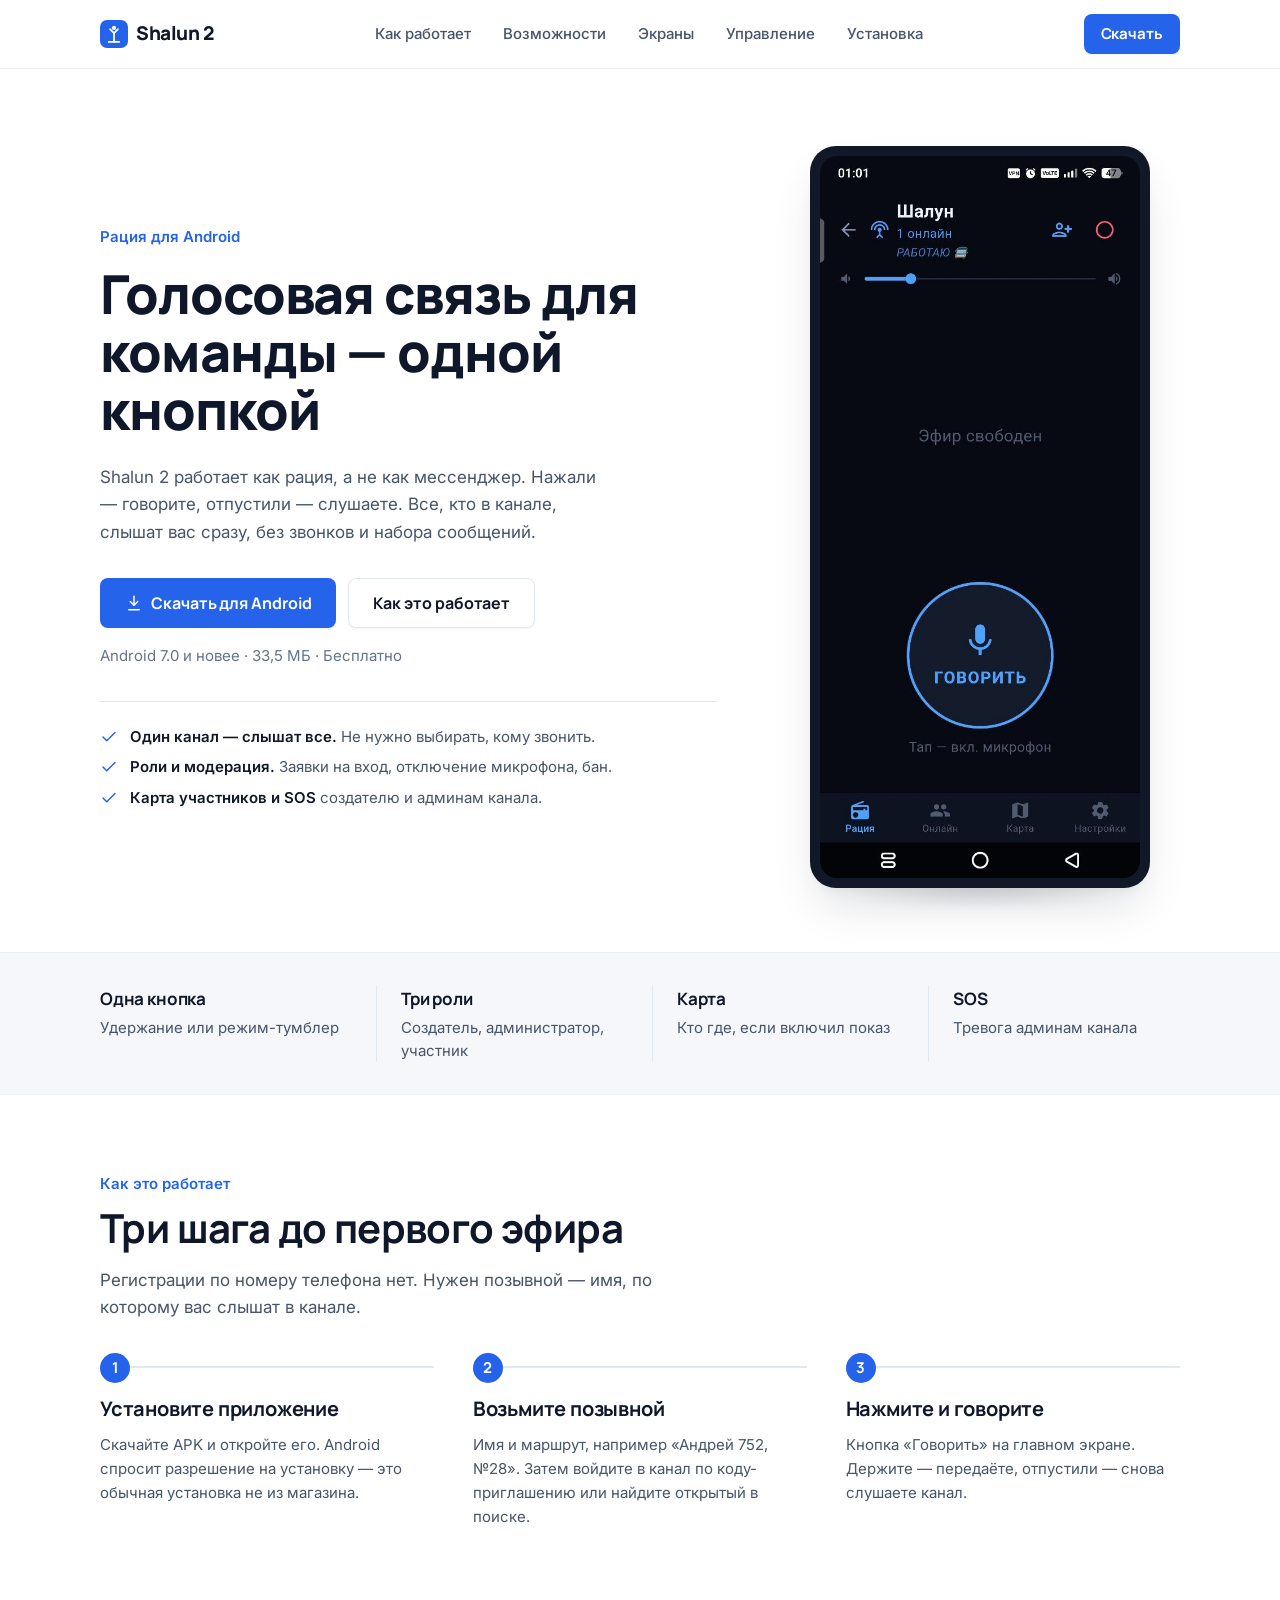
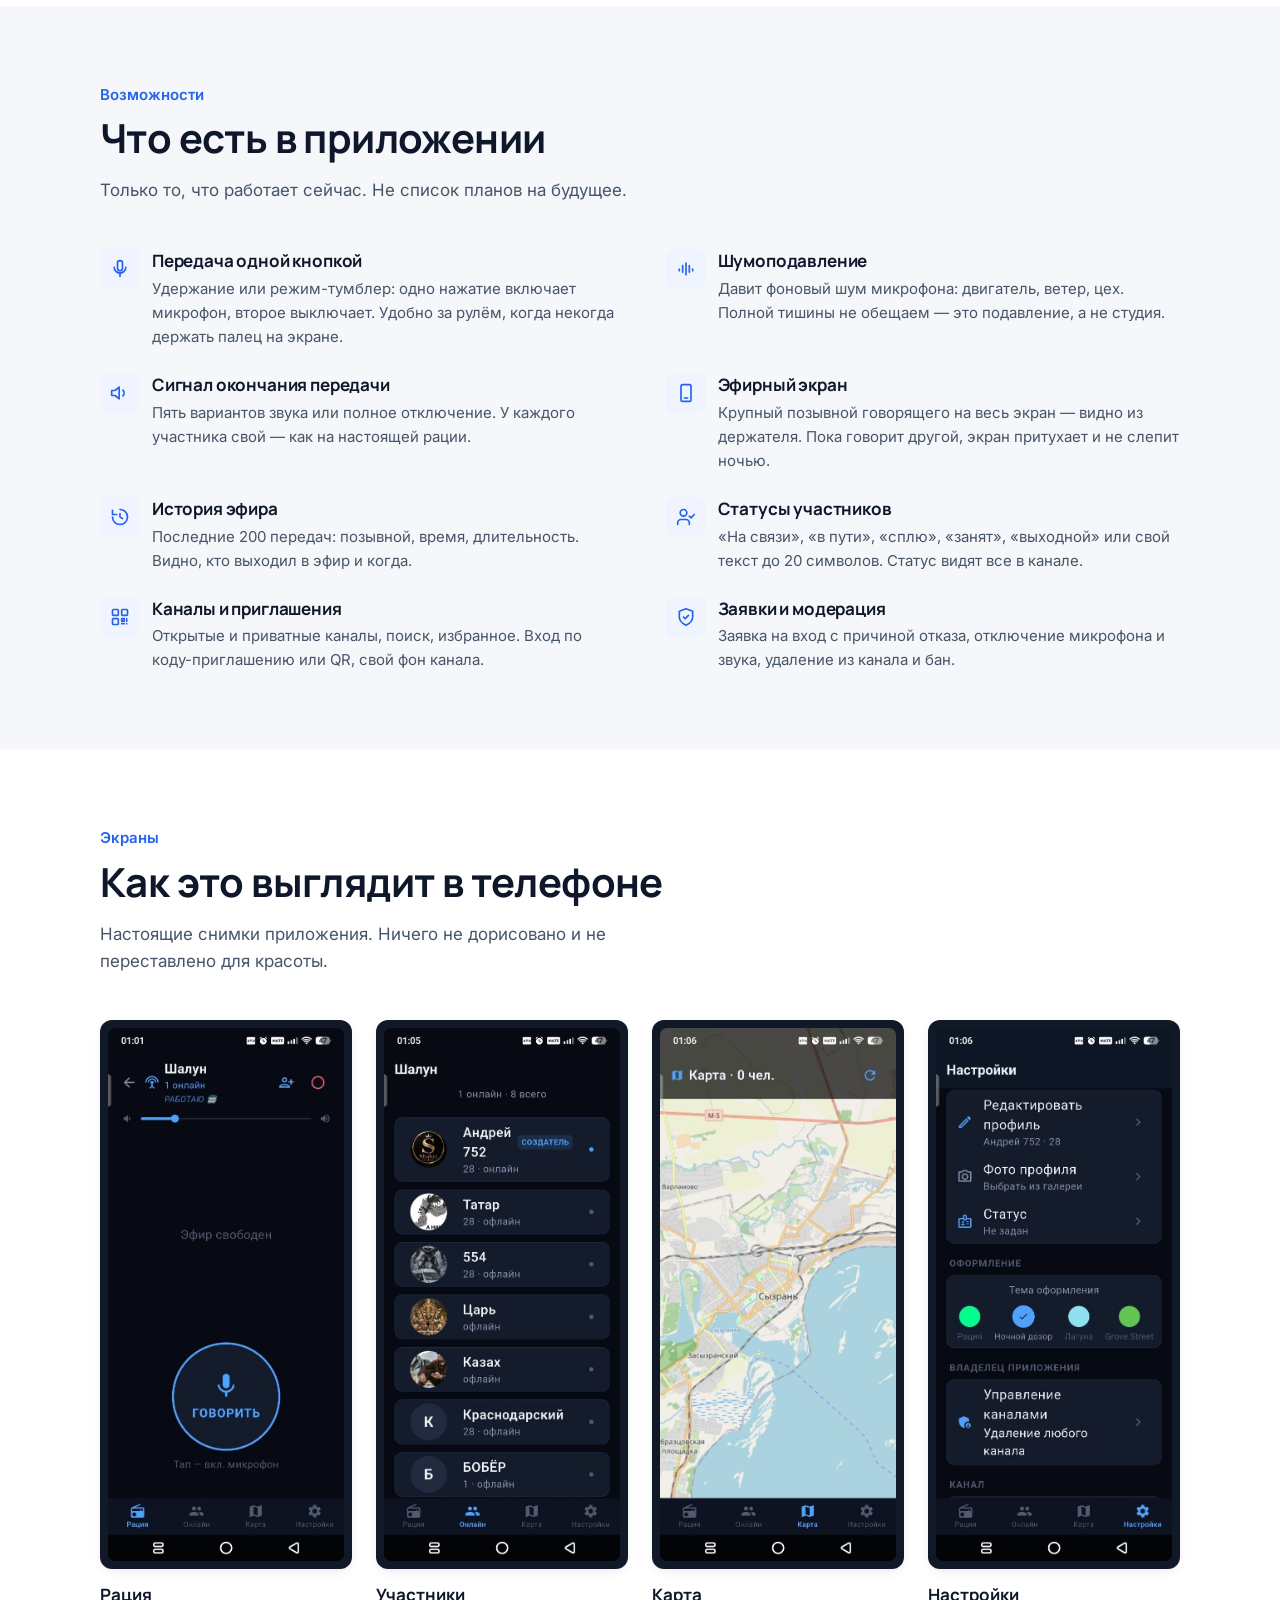
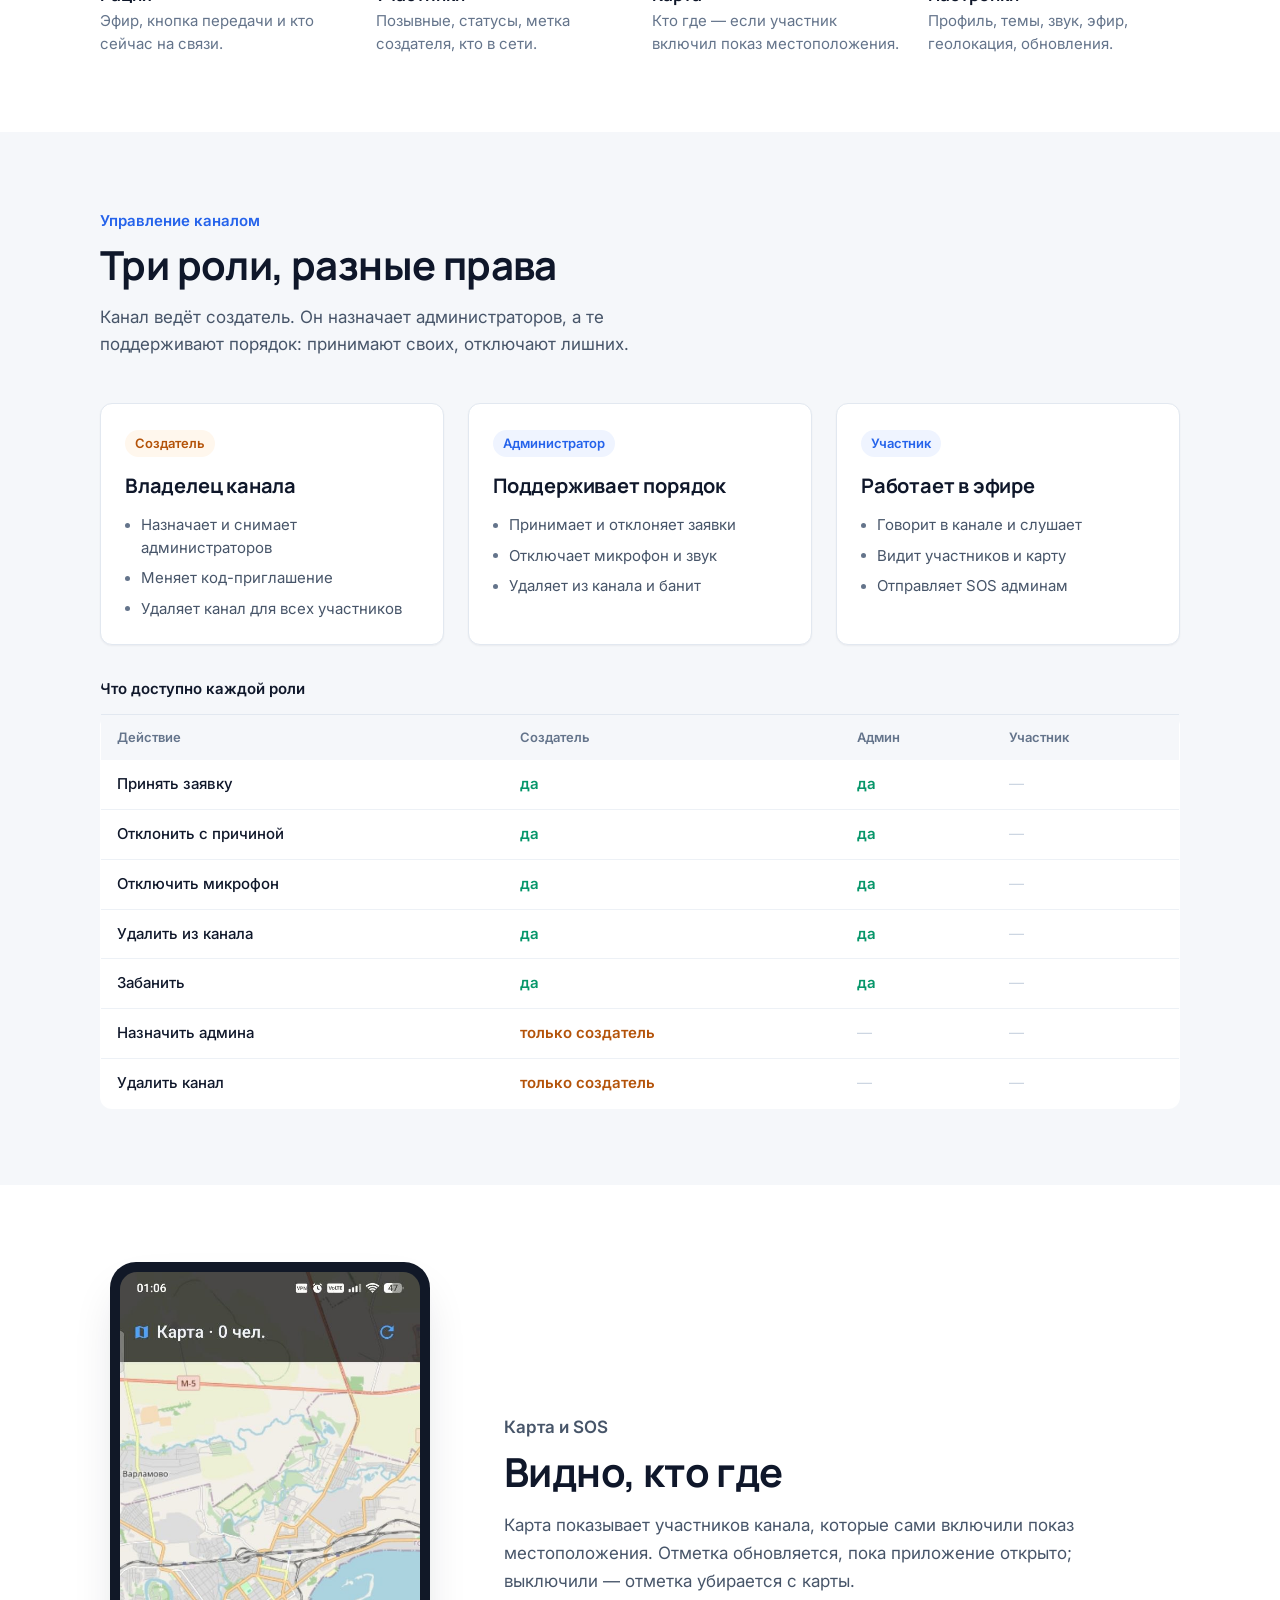
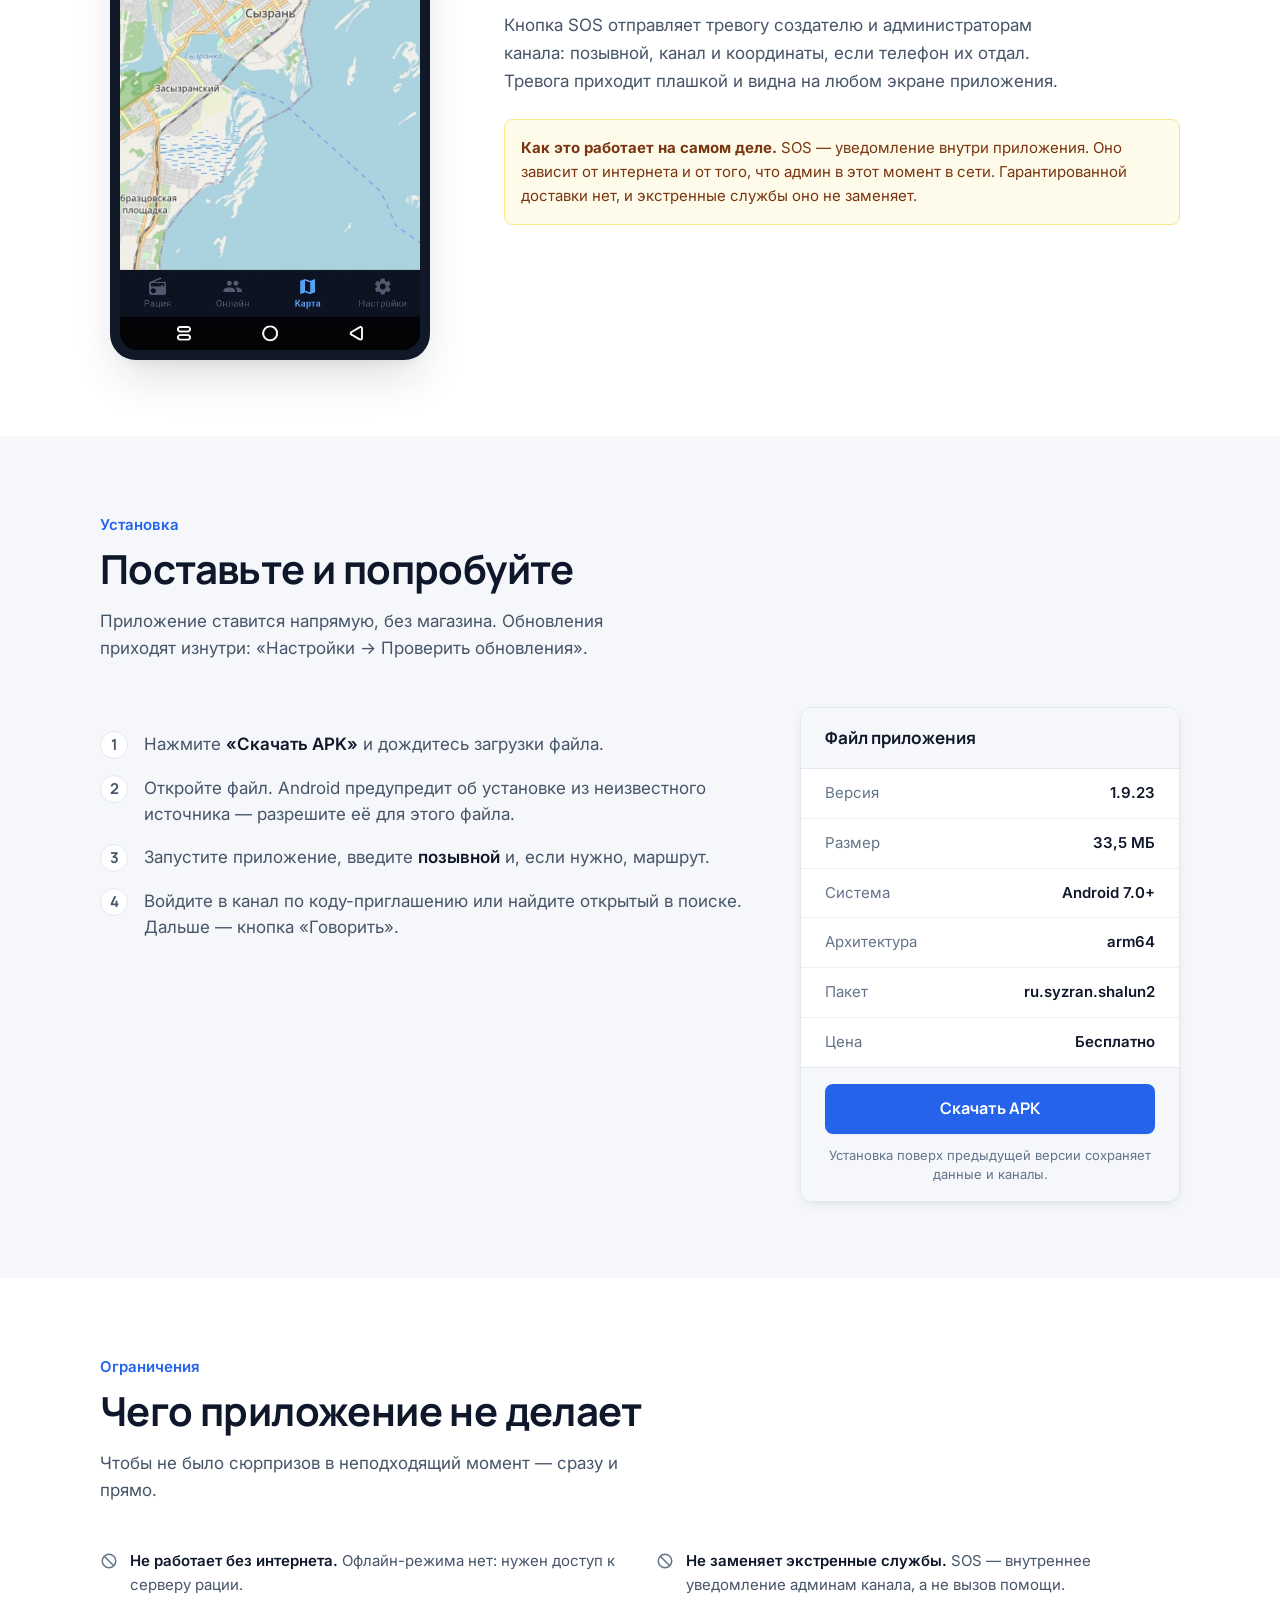
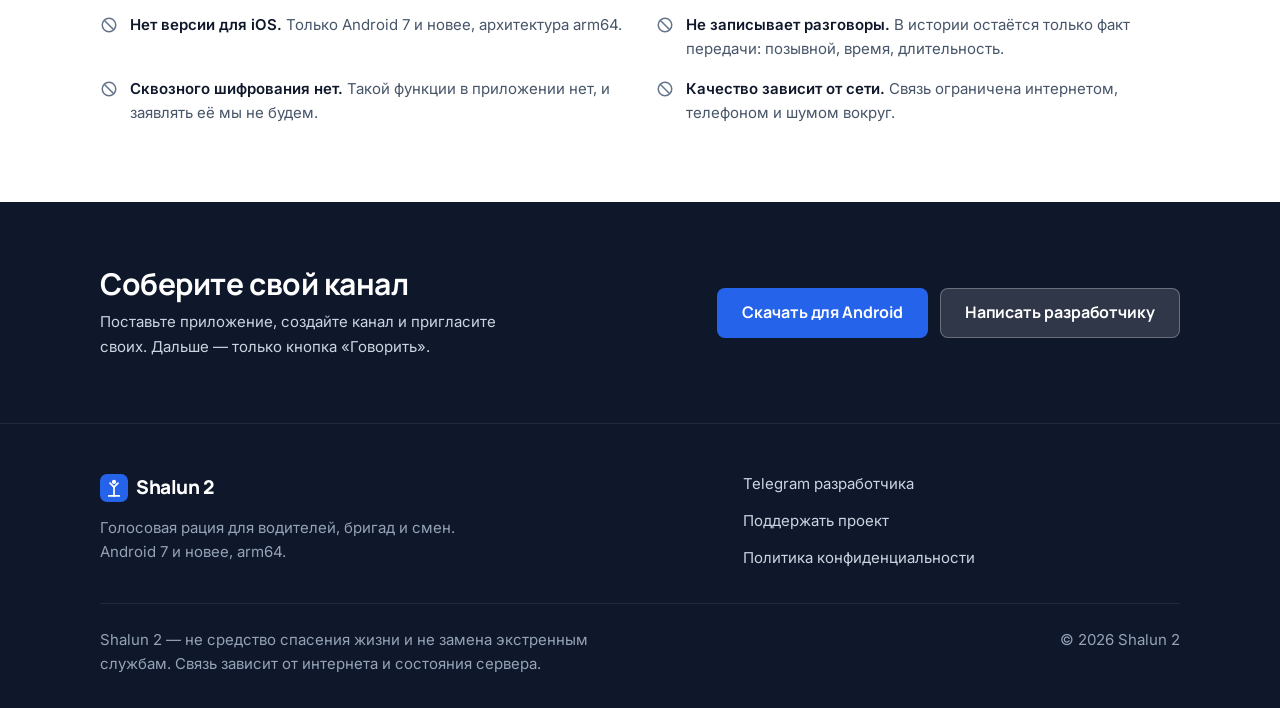
==== commit 0e3fa3d2: "Publish Shalun 2 landing: light product page with real screenshots" ====
--- a/index.html
+++ b/index.html
@@ -1,36 +1,901 @@
 <!doctype html>
 <html lang="ru">
-<head>
-  <meta charset="utf-8">
-  <meta name="viewport" content="width=device-width, initial-scale=1">
-  <meta name="theme-color" content="#0b1018">
-  <meta name="description" content="Шалун - голосовая рация для закрытых каналов, команды и своих людей.">
-  <title>Шалун | Связь без лишних слов</title>
-  <style>
-    :root { --bg:#0b1018; --bg-2:#101925; --panel:#131e2c; --text:#edf4fb; --muted:#91a3b7; --line:rgba(200,223,244,.13); --blue:#64a9ff; --green:#65d391; --radius:18px; }
-    *{box-sizing:border-box} html{scroll-behavior:smooth} body{margin:0;color:var(--text);background:radial-gradient(circle at 82% 7%,rgba(57,122,224,.18),transparent 28rem),radial-gradient(circle at 10% 34%,rgba(43,101,156,.11),transparent 30rem),var(--bg);font-family:Inter,ui-sans-serif,system-ui,-apple-system,"Segoe UI",sans-serif;line-height:1.5;overflow-x:hidden} a{color:inherit;text-decoration:none}.wrap{width:min(1160px,calc(100% - 40px));margin:0 auto}
-    .nav{height:76px;display:flex;align-items:center;justify-content:space-between;border-bottom:1px solid var(--line);position:relative;z-index:2}.brand{display:inline-flex;align-items:center;gap:11px;font-weight:800;letter-spacing:-.03em;font-size:20px}.brand-mark{width:34px;height:34px;border-radius:11px;display:grid;place-items:center;color:#06101c;background:var(--blue);box-shadow:0 0 30px rgba(100,169,255,.3)}.nav-links{display:flex;align-items:center;gap:28px;color:var(--muted);font-size:14px}.nav-links a:hover{color:var(--text)}.nav-download{color:var(--text);border:1px solid var(--line);border-radius:999px;padding:10px 16px}
-    .hero{min-height:700px;display:grid;grid-template-columns:1.03fr .97fr;align-items:center;gap:60px;padding:62px 0 86px;position:relative}.hero-copy{position:relative;z-index:1}.eyebrow{color:var(--blue);text-transform:uppercase;letter-spacing:.19em;font-size:11px;font-weight:700;margin-bottom:18px}h1,h2,h3,p{margin-top:0}h1{font-size:clamp(46px,6.1vw,82px);line-height:.98;letter-spacing:-.065em;max-width:650px;margin-bottom:25px}h1 span{color:var(--blue)}.lead{color:var(--muted);font-size:clamp(17px,2vw,20px);max-width:510px;margin-bottom:32px}.actions{display:flex;flex-wrap:wrap;gap:12px}.btn{display:inline-flex;justify-content:center;align-items:center;gap:9px;min-height:48px;padding:0 20px;border-radius:12px;font-size:15px;font-weight:750;transition:transform .25s ease,background .25s ease,border-color .25s ease}.btn:hover{transform:translateY(-2px)}.btn-primary{color:#06101c;background:var(--blue);box-shadow:0 12px 32px rgba(64,137,236,.25)}.btn-primary:hover{background:#87bdff}.btn-ghost{border:1px solid var(--line);color:var(--text);background:rgba(255,255,255,.025)}.btn-ghost:hover{border-color:rgba(100,169,255,.55);background:rgba(100,169,255,.08)}.hero-note{display:flex;align-items:center;gap:9px;color:var(--muted);font-size:13px;margin-top:22px}.live-dot{width:8px;height:8px;border-radius:50%;background:var(--green);box-shadow:0 0 0 5px rgba(101,211,145,.1);animation:beat 2.2s ease-in-out infinite}@keyframes beat{50%{transform:scale(1.35);opacity:.7}}
-    .device-stage{min-height:570px;display:grid;place-items:center;position:relative}.device-stage:before,.device-stage:after{content:"";position:absolute;border:1px solid rgba(100,169,255,.2);border-radius:50%;width:440px;height:440px;animation:ring 7s ease-in-out infinite}.device-stage:after{width:570px;height:570px;opacity:.42;animation-delay:-2s}@keyframes ring{50%{transform:scale(1.06);opacity:.7}}.phone{width:min(300px,72vw);padding:9px;background:#05080d;border:1px solid rgba(219,238,255,.22);border-radius:31px;box-shadow:0 35px 80px rgba(0,0,0,.48),0 0 70px rgba(59,126,226,.2);transform:rotate(3deg);position:relative;z-index:1}.phone img{display:block;width:100%;border-radius:24px}.signal{position:absolute;right:-5px;bottom:72px;display:flex;gap:4px;align-items:end;height:58px;padding:13px;border:1px solid var(--line);border-radius:13px;background:rgba(15,28,43,.88);backdrop-filter:blur(16px);z-index:2}.signal i{width:4px;border-radius:4px;background:var(--blue);animation:bars 1.2s ease-in-out infinite alternate}.signal i:nth-child(1){height:15px;animation-delay:-.4s}.signal i:nth-child(2){height:29px;animation-delay:-.1s}.signal i:nth-child(3){height:22px;animation-delay:-.7s}.signal i:nth-child(4){height:37px;animation-delay:-.25s}@keyframes bars{to{transform:scaleY(.35);opacity:.5}}
-    .band{border-top:1px solid var(--line);border-bottom:1px solid var(--line);background:rgba(13,23,35,.7)}.band-inner{min-height:84px;display:grid;grid-template-columns:repeat(3,1fr);align-items:center;gap:20px}.stat{display:flex;align-items:baseline;gap:10px}.stat strong{font-size:25px;letter-spacing:-.04em}.stat span{color:var(--muted);font-size:13px}section{padding:112px 0}.section-head{max-width:620px;margin-bottom:48px}h2{font-size:clamp(35px,5vw,58px);line-height:1.02;letter-spacing:-.06em;margin-bottom:16px}.section-head p{color:var(--muted);font-size:17px;max-width:520px}
-    .feature-layout{display:grid;grid-template-columns:1fr 1.2fr;gap:22px;align-items:stretch}.feature-intro{min-height:450px;border:1px solid var(--line);border-radius:var(--radius);padding:34px;background:linear-gradient(145deg,rgba(100,169,255,.13),rgba(255,255,255,.025));display:flex;flex-direction:column;justify-content:space-between}.feature-intro h3{font-size:30px;line-height:1.05;letter-spacing:-.04em;max-width:300px}.feature-intro p{color:var(--muted);max-width:300px}.wave{height:100px;display:flex;align-items:center;gap:5px}.wave i{width:5px;border-radius:5px;background:var(--blue);height:var(--h);opacity:.8}.feature-grid{display:grid;grid-template-columns:repeat(2,1fr);gap:14px}.feature{border:1px solid var(--line);border-radius:var(--radius);padding:25px;background:rgba(255,255,255,.025);min-height:215px;transition:transform .25s ease,border-color .25s ease}.feature:hover{transform:translateY(-5px);border-color:rgba(100,169,255,.55)}.feature-icon{width:42px;height:42px;border-radius:12px;display:grid;place-items:center;color:var(--blue);background:rgba(100,169,255,.12);font-size:21px;margin-bottom:28px}.feature h3{font-size:19px;margin-bottom:8px}.feature p{color:var(--muted);font-size:14px;margin:0}
-    .screens-section{background:var(--bg-2);border-top:1px solid var(--line);border-bottom:1px solid var(--line)}.screens{display:grid;grid-template-columns:repeat(4,1fr);gap:16px;align-items:end}.screen-card{margin:0}.screen-card:nth-child(2){transform:translateY(-36px)}.screen-frame{padding:6px;border:1px solid var(--line);border-radius:23px;background:#070b11;box-shadow:0 20px 45px rgba(0,0,0,.25)}.screen-frame img{width:100%;display:block;border-radius:17px}.screen-card figcaption{color:var(--muted);font-size:13px;margin-top:14px;padding-left:4px}.story{display:grid;grid-template-columns:.82fr 1.18fr;gap:80px;align-items:center}.story-copy h2{max-width:430px}.story-copy p{color:var(--muted);max-width:450px;font-size:17px}.story-list{list-style:none;margin:28px 0 0;padding:0;display:grid;gap:14px}.story-list li{display:flex;gap:12px;align-items:flex-start}.story-list b{color:var(--blue);font-size:18px}.story-list span{color:var(--muted);font-size:14px}.settings-showcase{display:grid;grid-template-columns:1fr 1fr;gap:24px;align-items:center}.settings-image{width:min(290px,80%);justify-self:center;padding:7px;background:#05080d;border:1px solid var(--line);border-radius:27px;transform:rotate(-3deg);box-shadow:0 25px 60px rgba(0,0,0,.35)}.settings-image img{display:block;width:100%;border-radius:21px}.download{padding:80px 0}.download-box{border:1px solid rgba(100,169,255,.3);border-radius:25px;padding:55px;display:flex;align-items:center;justify-content:space-between;gap:30px;background:linear-gradient(110deg,rgba(47,111,204,.22),rgba(255,255,255,.035))}.download-box h2{margin-bottom:10px}.download-box p{color:var(--muted);margin:0}footer{border-top:1px solid var(--line);padding:26px 0;color:var(--muted);font-size:13px}.footer-inner{display:flex;align-items:center;justify-content:space-between;gap:20px}.footer-links{display:flex;gap:19px}.footer-links a:hover{color:var(--text)}.reveal{opacity:0;transform:translateY(22px);transition:opacity .7s ease,transform .7s ease}.reveal.visible{opacity:1;transform:none}
-    @media (prefers-reduced-motion:reduce){*,*::before,*::after{animation-duration:.01ms!important;animation-iteration-count:1!important;scroll-behavior:auto!important;transition-duration:.01ms!important}.reveal{opacity:1;transform:none}}
-    @media (max-width:800px){.wrap{width:min(100% - 28px,560px)}.nav{height:68px}.nav-links a:not(.nav-download){display:none}.hero{min-height:auto;grid-template-columns:1fr;gap:30px;padding:65px 0 70px}h1{font-size:clamp(47px,14vw,70px)}.device-stage{min-height:420px}.device-stage:before{width:300px;height:300px}.device-stage:after{width:390px;height:390px}.phone{width:246px}.signal{right:3%;bottom:40px}.band-inner{grid-template-columns:1fr 1fr;padding:20px 0}.band-inner .stat:last-child{grid-column:1/-1}section{padding:78px 0}.feature-layout,.story,.settings-showcase{grid-template-columns:1fr;gap:20px}.feature-intro{min-height:330px}.screens{grid-template-columns:repeat(2,1fr);gap:12px}.screen-card:nth-child(2){transform:none}.screen-card figcaption{font-size:12px}.download-box{flex-direction:column;align-items:flex-start;padding:32px 24px}.footer-inner{align-items:flex-start;flex-direction:column}}@media (max-width:430px){.actions{flex-direction:column;align-items:stretch}.btn{width:100%}.feature-grid{grid-template-columns:1fr}.screens{gap:9px}}
-  </style>
-</head>
-<body>
-  <header class="wrap nav"><a class="brand" href="#top"><span class="brand-mark">⌁</span><span>Шалун</span></a><nav class="nav-links" aria-label="Основная навигация"><a href="#about">Возможности</a><a href="#screens">Экраны</a><a href="#settings">Настройки</a><a class="nav-download" href="http://83.141.95.161:8000/app/download">Скачать</a></nav></header>
-  <main id="top">
-    <section class="wrap hero"><div class="hero-copy"><div class="eyebrow">Голосовая рация для своих</div><h1>Связь без<br><span>лишних слов.</span></h1><p class="lead">Закрытые каналы, голосовой эфир, карта участников и всё, что нужно команде в движении.</p><div class="actions"><a class="btn btn-primary" href="http://83.141.95.161:8000/app/download">Скачать приложение <span>↓</span></a><a class="btn btn-ghost" href="#screens">Посмотреть экраны</a></div><div class="hero-note"><i class="live-dot"></i> Эфир готов. Нажми и говори.</div></div><div class="device-stage" aria-label="Экран рации Шалун"><div class="phone"><img src="assets/radio.jpg" alt="Экран рации Шалун с кнопкой Говорить"></div><div class="signal" aria-hidden="true"><i></i><i></i><i></i><i></i></div></div></section>
-    <div class="band"><div class="wrap band-inner"><div class="stat"><strong>PTT</strong><span>говори одним нажатием</span></div><div class="stat"><strong>GPS</strong><span>видь своих на карте</span></div><div class="stat"><strong>24/7</strong><span>канал всегда под рукой</span></div></div></div>
-    <section id="about" class="wrap"><div class="section-head reveal"><div class="eyebrow">Всё нужное в одном канале</div><h2>Не чат. Рабочая связь.</h2><p>Шалун помогает быстро услышать своих, понять, кто рядом, и держать канал под контролем.</p></div><div class="feature-layout"><article class="feature-intro reveal"><div><h3>Эфир свободен. Команда на связи.</h3><p>Нажми «ГОВОРИТЬ», когда нужно передать сообщение. Остальное приложение сделает само.</p></div><div class="wave" aria-hidden="true"><i style="--h:22px"></i><i style="--h:48px"></i><i style="--h:34px"></i><i style="--h:67px"></i><i style="--h:29px"></i><i style="--h:54px"></i><i style="--h:40px"></i><i style="--h:76px"></i><i style="--h:31px"></i><i style="--h:60px"></i><i style="--h:25px"></i><i style="--h:46px"></i><i style="--h:19px"></i><i style="--h:39px"></i></div></article><div class="feature-grid"><article class="feature reveal"><div class="feature-icon">◉</div><h3>Голосовой эфир</h3><p>Push-to-talk без лишних экранов и переписки.</p></article><article class="feature reveal"><div class="feature-icon">⌖</div><h3>Свои на карте</h3><p>Каждый сам решает, показывать ли свою геопозицию участникам.</p></article><article class="feature reveal"><div class="feature-icon">+</div><h3>Закрытые каналы</h3><p>Приглашения, заявки и управление участниками в одном месте.</p></article><article class="feature reveal"><div class="feature-icon">↗</div><h3>Профиль и режим</h3><p>Позывной, статус, фото и оформление под свой сценарий.</p></article></div></div></section>
-    <section id="screens" class="screens-section"><div class="wrap"><div class="section-head reveal"><div class="eyebrow">Так выглядит Шалун</div><h2>Настоящие экраны.<br>Никаких макетов.</h2><p>Рация, участники, карта и настройки собраны в одном понятном интерфейсе.</p></div><div class="screens"><figure class="screen-card reveal"><div class="screen-frame"><img src="assets/radio.jpg" alt="Экран рации Шалун"></div><figcaption>Рация и кнопка «Говорить»</figcaption></figure><figure class="screen-card reveal"><div class="screen-frame"><img src="assets/online.jpg" alt="Список участников канала"></div><figcaption>Участники канала</figcaption></figure><figure class="screen-card reveal"><div class="screen-frame"><img src="assets/map.jpg" alt="Карта участников"></div><figcaption>Карта своих</figcaption></figure><figure class="screen-card reveal"><div class="screen-frame"><img src="assets/settings.jpg" alt="Настройки профиля и канала"></div><figcaption>Профиль и темы</figcaption></figure></div></div></section>
-    <section class="wrap story"><div class="story-copy reveal"><div class="eyebrow">Контроль остаётся у тебя</div><h2>Настрой эфир под себя.</h2><p>Шумоподавление, тумблер, звук PTT, вибрация и сигнал передачи. Выбирай, как должна ощущаться связь.</p><ul class="story-list"><li><b>01</b><span>Сигнал передачи можно прослушать до выхода в эфир.</span></li><li><b>02</b><span>Затемнение в эфире помогает сосредоточиться на голосе.</span></li><li><b>03</b><span>Диагностика подсказывает, если что-то требует внимания.</span></li></ul></div><div class="settings-image reveal"><img src="assets/audio-settings.jpg" alt="Настройки звука и эфира в приложении Шалун"></div></section>
-    <section id="settings" class="wrap settings-showcase"><div class="settings-image reveal"><img src="assets/about-settings.jpg" alt="Раздел настроек приложения Шалун с версией и диагностикой"></div><div class="story-copy reveal"><div class="eyebrow">Прозрачно и понятно</div><h2>Приложение под контролем.</h2><p>Профиль редактируется, версия обновляется с сервера, диагностика проверяет связь и разрешения. Все важные действия собраны в настройках.</p><a class="btn btn-ghost" href="http://83.141.95.161:8000/privacy">Политика конфиденциальности</a></div></section>
-    <section id="download" class="download"><div class="wrap download-box reveal"><div><h2>Свои уже на связи.</h2><p>Скачай Шалун и создай канал для своей команды.</p></div><a class="btn btn-primary" href="http://83.141.95.161:8000/app/download">Скачать APK <span>↓</span></a></div></section>
-  </main>
-  <footer><div class="wrap footer-inner"><span>© 2026 Шалун</span><div class="footer-links"><a href="http://83.141.95.161:8000/privacy">Политика конфиденциальности</a><a href="https://t.me/Vandrey63">Связаться с разработчиком</a></div></div></footer>
-  <script>const observer=new IntersectionObserver((entries)=>entries.forEach((entry)=>{if(entry.isIntersecting)entry.target.classList.add('visible')}),{threshold:.12});document.querySelectorAll('.reveal').forEach((element)=>observer.observe(element));</script>
-</body>
+  <head>
+    <meta charset="utf-8" />
+    <meta name="viewport" content="width=device-width, initial-scale=1" />
+
+    <!--
+      Заголовок и описание написаны под то, как ищут такую штуку:
+      «рация для водителей», «рация для бригады». Название человек
+      ещё не знает — искать он будет задачу, а не бренд.
+    -->
+    <title>Shalun 2 — рация для команды на Android</title>
+    <meta
+      name="description"
+      content="Голосовая связь для водителей, бригад и смен. Нажал — говоришь, отпустил — слушаешь. Каналы, роли, заявки, карта участников и SOS. Бесплатно, Android 7 и новее."
+    />
+    <meta name="theme-color" content="#ffffff" />
+    <meta name="color-scheme" content="light" />
+
+    <meta property="og:type" content="website" />
+    <meta property="og:locale" content="ru_RU" />
+    <meta property="og:site_name" content="Shalun 2" />
+    <meta property="og:title" content="Shalun 2 — рация для команды на Android" />
+    <meta
+      property="og:description"
+      content="Нажал — говоришь, отпустил — слушаешь. Каналы, роли, заявки, карта участников и SOS в одном приложении."
+    />
+    <meta property="og:image" content="assets/img/screen-radio.jpg" />
+    <meta name="twitter:card" content="summary_large_image" />
+
+    <link rel="icon" href="favicon.svg" type="image/svg+xml" />
+
+    <link rel="preconnect" href="https://fonts.googleapis.com" />
+    <link rel="preconnect" href="https://fonts.gstatic.com" crossorigin />
+    <link
+      rel="stylesheet"
+      href="https://fonts.googleapis.com/css2?family=Manrope:wght@600;700;800&family=Inter:wght@400;500;600&display=swap"
+    />
+
+    <link rel="stylesheet" href="assets/css/tokens.css" />
+    <link rel="stylesheet" href="assets/css/base.css" />
+    <link rel="stylesheet" href="assets/css/sections.css" />
+
+    <!--
+      Разметка для поиска: приложение, платформа, цена.
+      Без выдуманных рейтингов и отзывов — их у нас нет.
+    -->
+    <script type="application/ld+json">
+      {
+        "@context": "https://schema.org",
+        "@type": "SoftwareApplication",
+        "name": "Shalun 2",
+        "applicationCategory": "CommunicationApplication",
+        "operatingSystem": "Android 7.0+",
+        "softwareVersion": "1.9.23",
+        "inLanguage": "ru",
+        "description": "Голосовая рация для водителей, бригад и смен: каналы, роли, заявки на вход, карта участников и SOS.",
+        "offers": { "@type": "Offer", "price": "0", "priceCurrency": "RUB" }
+      }
+    </script>
+  </head>
+
+  <body>
+    <a class="skip" href="#main">Перейти к содержимому</a>
+
+    <header class="site-head">
+      <div class="wrap site-head__inner">
+        <a class="brand" href="#top" aria-label="Shalun 2 — к началу страницы">
+          <svg
+            class="brand__mark"
+            viewBox="0 0 32 32"
+            aria-hidden="true"
+            fill="none"
+          >
+            <rect width="32" height="32" rx="8" fill="#2563eb" />
+            <g stroke="#fff" stroke-width="2" stroke-linecap="round">
+              <path d="M16 25V15" />
+              <path d="M16 15 11.5 10.5" />
+              <path d="M16 15 20.5 10.5" />
+              <path d="M10 25h12" />
+            </g>
+            <circle cx="16" cy="9" r="2.4" fill="#fff" />
+          </svg>
+          Shalun 2
+        </a>
+
+        <nav class="site-nav" id="siteNav" aria-label="Разделы страницы">
+          <a href="#how">Как работает</a>
+          <a href="#features">Возможности</a>
+          <a href="#screens">Экраны</a>
+          <a href="#roles">Управление</a>
+          <a href="#install">Установка</a>
+        </nav>
+
+        <div class="site-head__actions">
+          <a class="btn btn--primary site-head__cta" href="#install">
+            Скачать
+          </a>
+          <button
+            class="nav-toggle"
+            id="navToggle"
+            type="button"
+            aria-expanded="false"
+            aria-controls="siteNav"
+            aria-label="Меню разделов"
+          >
+            <span class="nav-toggle__bars"></span>
+          </button>
+        </div>
+      </div>
+    </header>
+
+    <main id="main">
+      <!-- ================= ПЕРВЫЙ ЭКРАН ================= -->
+      <section class="hero" id="top">
+        <div class="wrap hero__grid">
+          <div class="hero__copy">
+            <p class="eyebrow">Рация для Android</p>
+
+            <h1 class="h1 hero__title">
+              Голосовая связь для команды — одной кнопкой
+            </h1>
+
+            <p class="hero__lead">
+              Shalun 2 работает как рация, а не как мессенджер. Нажали —
+              говорите, отпустили — слушаете. Все, кто в канале, слышат вас
+              сразу, без звонков и набора сообщений.
+            </p>
+
+            <div class="hero__actions">
+              <a class="btn btn--primary" href="#install">
+                <svg
+                  class="btn__icon"
+                  viewBox="0 0 24 24"
+                  aria-hidden="true"
+                  fill="none"
+                  stroke="currentColor"
+                  stroke-width="2"
+                  stroke-linecap="round"
+                  stroke-linejoin="round"
+                >
+                  <path d="M12 3v12" />
+                  <path d="m7 10 5 5 5-5" />
+                  <path d="M5 21h14" />
+                </svg>
+                Скачать для Android
+              </a>
+              <a class="btn btn--secondary" href="#how">Как это работает</a>
+            </div>
+
+            <p class="hero__note">
+              Android 7.0 и новее · 33,5 МБ · Бесплатно
+            </p>
+
+            <ul class="hero__points">
+              <li class="hero__point">
+                <svg viewBox="0 0 24 24" aria-hidden="true" fill="none"
+                  stroke="currentColor" stroke-width="2" stroke-linecap="round"
+                  stroke-linejoin="round">
+                  <path d="M20 6 9 17l-5-5" />
+                </svg>
+                <span><b>Один канал — слышат все.</b> Не нужно выбирать, кому звонить.</span>
+              </li>
+              <li class="hero__point">
+                <svg viewBox="0 0 24 24" aria-hidden="true" fill="none"
+                  stroke="currentColor" stroke-width="2" stroke-linecap="round"
+                  stroke-linejoin="round">
+                  <path d="M20 6 9 17l-5-5" />
+                </svg>
+                <span><b>Роли и модерация.</b> Заявки на вход, отключение микрофона, бан.</span>
+              </li>
+              <li class="hero__point">
+                <svg viewBox="0 0 24 24" aria-hidden="true" fill="none"
+                  stroke="currentColor" stroke-width="2" stroke-linecap="round"
+                  stroke-linejoin="round">
+                  <path d="M20 6 9 17l-5-5" />
+                </svg>
+                <span><b>Карта участников и SOS</b> создателю и админам канала.</span>
+              </li>
+            </ul>
+          </div>
+
+          <figure class="hero__device">
+            <div class="device">
+              <img
+                src="assets/img/screen-radio.jpg"
+                width="567"
+                height="1280"
+                alt="Экран рации Shalun 2: название канала, счётчик участников, кнопка «Говорить» и надпись «Эфир свободен»"
+                fetchpriority="high"
+              />
+            </div>
+          </figure>
+        </div>
+      </section>
+
+      <!-- ================= ПОЛОСА ФАКТОВ ================= -->
+      <section class="facts" aria-label="Коротко о продукте">
+        <div class="wrap facts__grid">
+          <div class="fact">
+            <p class="fact__value">Одна кнопка</p>
+            <p class="fact__label">Удержание или режим-тумблер</p>
+          </div>
+          <div class="fact">
+            <p class="fact__value">Три роли</p>
+            <p class="fact__label">Создатель, администратор, участник</p>
+          </div>
+          <div class="fact">
+            <p class="fact__value">Карта</p>
+            <p class="fact__label">Кто где, если включил показ</p>
+          </div>
+          <div class="fact">
+            <p class="fact__value">SOS</p>
+            <p class="fact__label">Тревога админам канала</p>
+          </div>
+        </div>
+      </section>
+
+      <!-- ================= КАК РАБОТАЕТ ================= -->
+      <section class="section" id="how">
+        <div class="wrap">
+          <div class="section__head">
+            <p class="eyebrow">Как это работает</p>
+            <h2 class="h2">Три шага до первого эфира</h2>
+            <p class="lead">
+              Регистрации по номеру телефона нет. Нужен позывной — имя, по
+              которому вас слышат в канале.
+            </p>
+          </div>
+
+          <ol class="steps">
+            <li class="step">
+              <h3 class="step__title">Установите приложение</h3>
+              <p class="step__text">
+                Скачайте APK и откройте его. Android спросит разрешение на
+                установку — это обычная установка не из магазина.
+              </p>
+            </li>
+            <li class="step">
+              <h3 class="step__title">Возьмите позывной</h3>
+              <p class="step__text">
+                Имя и маршрут, например «Андрей 752, №28». Затем войдите в
+                канал по коду-приглашению или найдите открытый в поиске.
+              </p>
+            </li>
+            <li class="step">
+              <h3 class="step__title">Нажмите и говорите</h3>
+              <p class="step__text">
+                Кнопка «Говорить» на главном экране. Держите — передаёте,
+                отпустили — снова слушаете канал.
+              </p>
+            </li>
+          </ol>
+        </div>
+      </section>
+
+      <!-- ================= ВОЗМОЖНОСТИ ================= -->
+      <section class="section section--surface" id="features">
+        <div class="wrap">
+          <div class="section__head">
+            <p class="eyebrow">Возможности</p>
+            <h2 class="h2">Что есть в приложении</h2>
+            <p class="lead">
+              Только то, что работает сейчас. Не список планов на будущее.
+            </p>
+          </div>
+
+          <div class="features">
+            <article class="feature">
+              <div class="feature__icon">
+                <svg viewBox="0 0 24 24" aria-hidden="true" fill="none"
+                  stroke="currentColor" stroke-width="2" stroke-linecap="round"
+                  stroke-linejoin="round">
+                  <rect x="9" y="2" width="6" height="12" rx="3" />
+                  <path d="M5 10a7 7 0 0 0 14 0" />
+                  <path d="M12 17v4" />
+                </svg>
+              </div>
+              <div>
+                <h3 class="feature__title">Передача одной кнопкой</h3>
+                <p class="feature__text">
+                  Удержание или режим-тумблер: одно нажатие включает микрофон,
+                  второе выключает. Удобно за рулём, когда некогда держать
+                  палец на экране.
+                </p>
+              </div>
+            </article>
+
+            <article class="feature">
+              <div class="feature__icon">
+                <svg viewBox="0 0 24 24" aria-hidden="true" fill="none"
+                  stroke="currentColor" stroke-width="2" stroke-linecap="round"
+                  stroke-linejoin="round">
+                  <path d="M4 12v2M8 8v8M12 5v14M16 8v8M20 12v2" />
+                </svg>
+              </div>
+              <div>
+                <h3 class="feature__title">Шумоподавление</h3>
+                <p class="feature__text">
+                  Давит фоновый шум микрофона: двигатель, ветер, цех. Полной
+                  тишины не обещаем — это подавление, а не студия.
+                </p>
+              </div>
+            </article>
+
+            <article class="feature">
+              <div class="feature__icon">
+                <svg viewBox="0 0 24 24" aria-hidden="true" fill="none"
+                  stroke="currentColor" stroke-width="2" stroke-linecap="round"
+                  stroke-linejoin="round">
+                  <path d="M11 5 6 9H2v6h4l5 4z" />
+                  <path d="M15.5 8.5a5 5 0 0 1 0 7" />
+                </svg>
+              </div>
+              <div>
+                <h3 class="feature__title">Сигнал окончания передачи</h3>
+                <p class="feature__text">
+                  Пять вариантов звука или полное отключение. У каждого
+                  участника свой — как на настоящей рации.
+                </p>
+              </div>
+            </article>
+
+            <article class="feature">
+              <div class="feature__icon">
+                <svg viewBox="0 0 24 24" aria-hidden="true" fill="none"
+                  stroke="currentColor" stroke-width="2" stroke-linecap="round"
+                  stroke-linejoin="round">
+                  <rect x="6" y="2" width="12" height="20" rx="2" />
+                  <path d="M10 18h4" />
+                </svg>
+              </div>
+              <div>
+                <h3 class="feature__title">Эфирный экран</h3>
+                <p class="feature__text">
+                  Крупный позывной говорящего на весь экран — видно из
+                  держателя. Пока говорит другой, экран притухает и не слепит
+                  ночью.
+                </p>
+              </div>
+            </article>
+
+            <article class="feature">
+              <div class="feature__icon">
+                <svg viewBox="0 0 24 24" aria-hidden="true" fill="none"
+                  stroke="currentColor" stroke-width="2" stroke-linecap="round"
+                  stroke-linejoin="round">
+                  <path d="M3 12a9 9 0 1 0 9-9" />
+                  <path d="M3 4v5h5" />
+                  <path d="M12 8v4l3 2" />
+                </svg>
+              </div>
+              <div>
+                <h3 class="feature__title">История эфира</h3>
+                <p class="feature__text">
+                  Последние 200 передач: позывной, время, длительность. Видно,
+                  кто выходил в эфир и когда.
+                </p>
+              </div>
+            </article>
+
+            <article class="feature">
+              <div class="feature__icon">
+                <svg viewBox="0 0 24 24" aria-hidden="true" fill="none"
+                  stroke="currentColor" stroke-width="2" stroke-linecap="round"
+                  stroke-linejoin="round">
+                  <path d="M16 21v-2a4 4 0 0 0-4-4H6a4 4 0 0 0-4 4v2" />
+                  <circle cx="9" cy="7" r="4" />
+                  <path d="m16 11 2 2 4-4" />
+                </svg>
+              </div>
+              <div>
+                <h3 class="feature__title">Статусы участников</h3>
+                <p class="feature__text">
+                  «На связи», «в пути», «сплю», «занят», «выходной» или свой
+                  текст до 20 символов. Статус видят все в канале.
+                </p>
+              </div>
+            </article>
+
+            <article class="feature">
+              <div class="feature__icon">
+                <svg viewBox="0 0 24 24" aria-hidden="true" fill="none"
+                  stroke="currentColor" stroke-width="2" stroke-linecap="round"
+                  stroke-linejoin="round">
+                  <rect x="3" y="3" width="7" height="7" rx="1" />
+                  <rect x="14" y="3" width="7" height="7" rx="1" />
+                  <rect x="3" y="14" width="7" height="7" rx="1" />
+                  <path d="M14 14h3v3h-3zM20 14v3M14 20h3M20 20h.01" />
+                </svg>
+              </div>
+              <div>
+                <h3 class="feature__title">Каналы и приглашения</h3>
+                <p class="feature__text">
+                  Открытые и приватные каналы, поиск, избранное. Вход по
+                  коду-приглашению или QR, свой фон канала.
+                </p>
+              </div>
+            </article>
+
+            <article class="feature">
+              <div class="feature__icon">
+                <svg viewBox="0 0 24 24" aria-hidden="true" fill="none"
+                  stroke="currentColor" stroke-width="2" stroke-linecap="round"
+                  stroke-linejoin="round">
+                  <path d="M12 22s8-4 8-10V5l-8-3-8 3v7c0 6 8 10 8 10z" />
+                  <path d="m9 12 2 2 4-4" />
+                </svg>
+              </div>
+              <div>
+                <h3 class="feature__title">Заявки и модерация</h3>
+                <p class="feature__text">
+                  Заявка на вход с причиной отказа, отключение микрофона и
+                  звука, удаление из канала и бан.
+                </p>
+              </div>
+            </article>
+          </div>
+        </div>
+      </section>
+
+      <!-- ================= ЭКРАНЫ ================= -->
+      <section class="section" id="screens">
+        <div class="wrap">
+          <div class="section__head">
+            <p class="eyebrow">Экраны</p>
+            <h2 class="h2">Как это выглядит в телефоне</h2>
+            <p class="lead">
+              Настоящие снимки приложения. Ничего не дорисовано и не
+              переставлено для красоты.
+            </p>
+          </div>
+
+          <div class="screens">
+            <figure class="screen">
+              <div class="screen__frame">
+                <img
+                  src="assets/img/screen-radio.jpg"
+                  width="567"
+                  height="1280"
+                  loading="lazy"
+                  alt="Экран рации: кнопка «Говорить» по центру, счётчик участников сверху"
+                />
+              </div>
+              <figcaption>
+                <p class="screen__title">Рация</p>
+                <p class="screen__text">
+                  Эфир, кнопка передачи и кто сейчас на связи.
+                </p>
+              </figcaption>
+            </figure>
+
+            <figure class="screen">
+              <div class="screen__frame">
+                <img
+                  src="assets/img/screen-online.jpg"
+                  width="567"
+                  height="1280"
+                  loading="lazy"
+                  alt="Список участников канала с позывными, статусами и метками ролей"
+                />
+              </div>
+              <figcaption>
+                <p class="screen__title">Участники</p>
+                <p class="screen__text">
+                  Позывные, статусы, метка создателя, кто в сети.
+                </p>
+              </figcaption>
+            </figure>
+
+            <figure class="screen">
+              <div class="screen__frame">
+                <img
+                  src="assets/img/screen-map.jpg"
+                  width="567"
+                  height="1280"
+                  loading="lazy"
+                  alt="Карта с отметками участников канала"
+                />
+              </div>
+              <figcaption>
+                <p class="screen__title">Карта</p>
+                <p class="screen__text">
+                  Кто где — если участник включил показ местоположения.
+                </p>
+              </figcaption>
+            </figure>
+
+            <figure class="screen">
+              <div class="screen__frame">
+                <img
+                  src="assets/img/screen-settings.jpg"
+                  width="567"
+                  height="1280"
+                  loading="lazy"
+                  alt="Экран настроек: профиль, темы оформления, управление каналом"
+                />
+              </div>
+              <figcaption>
+                <p class="screen__title">Настройки</p>
+                <p class="screen__text">
+                  Профиль, темы, звук, эфир, геолокация, обновления.
+                </p>
+              </figcaption>
+            </figure>
+          </div>
+        </div>
+      </section>
+
+      <!-- ================= РОЛИ ================= -->
+      <section class="section section--surface" id="roles">
+        <div class="wrap">
+          <div class="section__head">
+            <p class="eyebrow">Управление каналом</p>
+            <h2 class="h2">Три роли, разные права</h2>
+            <p class="lead">
+              Канал ведёт создатель. Он назначает администраторов, а те
+              поддерживают порядок: принимают своих, отключают лишних.
+            </p>
+          </div>
+
+          <div class="roles">
+            <article class="role role--creator">
+              <span class="role__badge">Создатель</span>
+              <h3 class="role__title">Владелец канала</h3>
+              <ul class="role__list">
+                <li>Назначает и снимает администраторов</li>
+                <li>Меняет код-приглашение</li>
+                <li>Удаляет канал для всех участников</li>
+              </ul>
+            </article>
+
+            <article class="role">
+              <span class="role__badge">Администратор</span>
+              <h3 class="role__title">Поддерживает порядок</h3>
+              <ul class="role__list">
+                <li>Принимает и отклоняет заявки</li>
+                <li>Отключает микрофон и звук</li>
+                <li>Удаляет из канала и банит</li>
+              </ul>
+            </article>
+
+            <article class="role">
+              <span class="role__badge">Участник</span>
+              <h3 class="role__title">Работает в эфире</h3>
+              <ul class="role__list">
+                <li>Говорит в канале и слушает</li>
+                <li>Видит участников и карту</li>
+                <li>Отправляет SOS админам</li>
+              </ul>
+            </article>
+          </div>
+
+          <table class="actions">
+            <caption>Что доступно каждой роли</caption>
+            <thead>
+              <tr>
+                <th scope="col">Действие</th>
+                <th scope="col">Создатель</th>
+                <th scope="col">Админ</th>
+                <th scope="col">Участник</th>
+              </tr>
+            </thead>
+            <tbody>
+              <tr>
+                <th scope="row">Принять заявку</th>
+                <td class="yes" data-role="Создатель">да</td>
+                <td class="yes" data-role="Админ">да</td>
+                <td class="no" data-role="Участник">—</td>
+              </tr>
+              <tr>
+                <th scope="row">Отклонить с причиной</th>
+                <td class="yes" data-role="Создатель">да</td>
+                <td class="yes" data-role="Админ">да</td>
+                <td class="no" data-role="Участник">—</td>
+              </tr>
+              <tr>
+                <th scope="row">Отключить микрофон</th>
+                <td class="yes" data-role="Создатель">да</td>
+                <td class="yes" data-role="Админ">да</td>
+                <td class="no" data-role="Участник">—</td>
+              </tr>
+              <tr>
+                <th scope="row">Удалить из канала</th>
+                <td class="yes" data-role="Создатель">да</td>
+                <td class="yes" data-role="Админ">да</td>
+                <td class="no" data-role="Участник">—</td>
+              </tr>
+              <tr>
+                <th scope="row">Забанить</th>
+                <td class="yes" data-role="Создатель">да</td>
+                <td class="yes" data-role="Админ">да</td>
+                <td class="no" data-role="Участник">—</td>
+              </tr>
+              <tr>
+                <th scope="row">Назначить админа</th>
+                <td class="own" data-role="Создатель">только создатель</td>
+                <td class="no" data-role="Админ">—</td>
+                <td class="no" data-role="Участник">—</td>
+              </tr>
+              <tr>
+                <th scope="row">Удалить канал</th>
+                <td class="own" data-role="Создатель">только создатель</td>
+                <td class="no" data-role="Админ">—</td>
+                <td class="no" data-role="Участник">—</td>
+              </tr>
+            </tbody>
+          </table>
+          <p class="muted actions-mobile-note" style="margin-top: var(--s3)">
+            Роли, которым действие недоступно, в строке не показаны.
+          </p>
+        </div>
+      </section>
+
+      <!-- ================= КАРТА И SOS ================= -->
+      <section class="section" id="map">
+        <div class="wrap">
+          <div class="split">
+            <div class="split__media">
+              <div class="device">
+                <img
+                  src="assets/img/screen-map.jpg"
+                  width="567"
+                  height="1280"
+                  loading="lazy"
+                  alt="Карта участников канала в приложении Shalun 2"
+                />
+              </div>
+            </div>
+
+            <div class="split__body">
+              <p class="eyebrow">Карта и SOS</p>
+              <h2 class="h2">Видно, кто где</h2>
+
+              <p>
+                Карта показывает участников канала, которые сами включили
+                показ местоположения. Отметка обновляется, пока приложение
+                открыто; выключили — отметка убирается с карты.
+              </p>
+              <p>
+                Кнопка SOS отправляет тревогу создателю и администраторам
+                канала: позывной, канал и координаты, если телефон их отдал.
+                Тревога приходит плашкой и видна на любом экране приложения.
+              </p>
+
+              <div class="caution">
+                <b>Как это работает на самом деле.</b> SOS — уведомление
+                внутри приложения. Оно зависит от интернета и от того, что
+                админ в этот момент в сети. Гарантированной доставки нет, и
+                экстренные службы оно не заменяет.
+              </div>
+            </div>
+          </div>
+        </div>
+      </section>
+
+      <!-- ================= УСТАНОВКА ================= -->
+      <section class="section section--surface" id="install">
+        <div class="wrap">
+          <div class="section__head">
+            <p class="eyebrow">Установка</p>
+            <h2 class="h2">Поставьте и попробуйте</h2>
+            <p class="lead">
+              Приложение ставится напрямую, без магазина. Обновления приходят
+              изнутри: «Настройки → Проверить обновления».
+            </p>
+          </div>
+
+          <div class="install">
+            <ol class="install__steps">
+              <li class="install__step">
+                <span>
+                  Нажмите <b>«Скачать APK»</b> и дождитесь загрузки файла.
+                </span>
+              </li>
+              <li class="install__step">
+                <span>
+                  Откройте файл. Android предупредит об установке из
+                  неизвестного источника — разрешите её для этого файла.
+                </span>
+              </li>
+              <li class="install__step">
+                <span>
+                  Запустите приложение, введите <b>позывной</b> и, если нужно,
+                  маршрут.
+                </span>
+              </li>
+              <li class="install__step">
+                <span>
+                  Войдите в канал по коду-приглашению или найдите открытый в
+                  поиске. Дальше — кнопка «Говорить».
+                </span>
+              </li>
+            </ol>
+
+            <div class="specs">
+              <div class="specs__head">Файл приложения</div>
+              <dl>
+                <div class="specs__row">
+                  <dt>Версия</dt>
+                  <dd>1.9.23</dd>
+                </div>
+                <div class="specs__row">
+                  <dt>Размер</dt>
+                  <dd>33,5 МБ</dd>
+                </div>
+                <div class="specs__row">
+                  <dt>Система</dt>
+                  <dd>Android 7.0+</dd>
+                </div>
+                <div class="specs__row">
+                  <dt>Архитектура</dt>
+                  <dd>arm64</dd>
+                </div>
+                <div class="specs__row">
+                  <dt>Пакет</dt>
+                  <dd>ru.syzran.shalun2</dd>
+                </div>
+                <div class="specs__row">
+                  <dt>Цена</dt>
+                  <dd>Бесплатно</dd>
+                </div>
+              </dl>
+              <div class="specs__foot">
+                <a
+                  class="btn btn--primary"
+                  href="http://83.141.95.161:8000/app/download"
+                >
+                  Скачать APK
+                </a>
+                <p class="specs__note">
+                  Установка поверх предыдущей версии сохраняет данные и каналы.
+                </p>
+              </div>
+            </div>
+          </div>
+        </div>
+      </section>
+
+      <!-- ================= ОГРАНИЧЕНИЯ ================= -->
+      <section class="section" id="limits">
+        <div class="wrap">
+          <div class="section__head">
+            <p class="eyebrow">Ограничения</p>
+            <h2 class="h2">Чего приложение не делает</h2>
+            <p class="lead">
+              Чтобы не было сюрпризов в неподходящий момент — сразу и прямо.
+            </p>
+          </div>
+
+          <div class="limits">
+            <div class="limit">
+              <svg viewBox="0 0 24 24" aria-hidden="true" fill="none"
+                stroke="currentColor" stroke-width="2" stroke-linecap="round">
+                <circle cx="12" cy="12" r="9" />
+                <path d="m6 6 12 12" />
+              </svg>
+              <p>
+                <b>Не работает без интернета.</b> Офлайн-режима нет: нужен
+                доступ к серверу рации.
+              </p>
+            </div>
+
+            <div class="limit">
+              <svg viewBox="0 0 24 24" aria-hidden="true" fill="none"
+                stroke="currentColor" stroke-width="2" stroke-linecap="round">
+                <circle cx="12" cy="12" r="9" />
+                <path d="m6 6 12 12" />
+              </svg>
+              <p>
+                <b>Не заменяет экстренные службы.</b> SOS — внутреннее
+                уведомление админам канала, а не вызов помощи.
+              </p>
+            </div>
+
+            <div class="limit">
+              <svg viewBox="0 0 24 24" aria-hidden="true" fill="none"
+                stroke="currentColor" stroke-width="2" stroke-linecap="round">
+                <circle cx="12" cy="12" r="9" />
+                <path d="m6 6 12 12" />
+              </svg>
+              <p>
+                <b>Нет версии для iOS.</b> Только Android 7 и новее,
+                архитектура arm64.
+              </p>
+            </div>
+
+            <div class="limit">
+              <svg viewBox="0 0 24 24" aria-hidden="true" fill="none"
+                stroke="currentColor" stroke-width="2" stroke-linecap="round">
+                <circle cx="12" cy="12" r="9" />
+                <path d="m6 6 12 12" />
+              </svg>
+              <p>
+                <b>Не записывает разговоры.</b> В истории остаётся только факт
+                передачи: позывной, время, длительность.
+              </p>
+            </div>
+
+            <div class="limit">
+              <svg viewBox="0 0 24 24" aria-hidden="true" fill="none"
+                stroke="currentColor" stroke-width="2" stroke-linecap="round">
+                <circle cx="12" cy="12" r="9" />
+                <path d="m6 6 12 12" />
+              </svg>
+              <p>
+                <b>Сквозного шифрования нет.</b> Такой функции в приложении
+                нет, и заявлять её мы не будем.
+              </p>
+            </div>
+
+            <div class="limit">
+              <svg viewBox="0 0 24 24" aria-hidden="true" fill="none"
+                stroke="currentColor" stroke-width="2" stroke-linecap="round">
+                <circle cx="12" cy="12" r="9" />
+                <path d="m6 6 12 12" />
+              </svg>
+              <p>
+                <b>Качество зависит от сети.</b> Связь ограничена интернетом,
+                телефоном и шумом вокруг.
+              </p>
+            </div>
+          </div>
+        </div>
+      </section>
+
+      <!-- ================= ПРИЗЫВ ================= -->
+      <section class="cta">
+        <div class="wrap cta__inner">
+          <div>
+            <h2 class="cta__title">Соберите свой канал</h2>
+            <p class="cta__text">
+              Поставьте приложение, создайте канал и пригласите своих. Дальше —
+              только кнопка «Говорить».
+            </p>
+          </div>
+          <div class="cta__actions">
+            <a
+              class="btn btn--primary"
+              href="http://83.141.95.161:8000/app/download"
+            >
+              Скачать для Android
+            </a>
+            <a class="btn btn--light" href="https://t.me/Vandrey63">
+              Написать разработчику
+            </a>
+          </div>
+        </div>
+      </section>
+    </main>
+
+    <footer class="site-foot">
+      <div class="wrap">
+        <div class="site-foot__grid">
+          <div>
+            <a class="brand" href="#top">
+              <svg
+                class="brand__mark"
+                viewBox="0 0 32 32"
+                aria-hidden="true"
+                fill="none"
+              >
+                <rect width="32" height="32" rx="8" fill="#2563eb" />
+                <g stroke="#fff" stroke-width="2" stroke-linecap="round">
+                  <path d="M16 25V15" />
+                  <path d="M16 15 11.5 10.5" />
+                  <path d="M16 15 20.5 10.5" />
+                  <path d="M10 25h12" />
+                </g>
+                <circle cx="16" cy="9" r="2.4" fill="#fff" />
+              </svg>
+              Shalun 2
+            </a>
+            <p class="site-foot__desc">
+              Голосовая рация для водителей, бригад и смен. Android 7 и новее,
+              arm64.
+            </p>
+          </div>
+
+          <nav class="site-foot__links" aria-label="Ссылки">
+            <a href="https://t.me/Vandrey63">Telegram разработчика</a>
+            <a href="https://godonate.ru/@shalun3">Поддержать проект</a>
+            <a href="http://83.141.95.161:8000/privacy"
+              >Политика конфиденциальности</a
+            >
+          </nav>
+        </div>
+
+        <div class="site-foot__bottom">
+          <p>
+            Shalun 2 — не средство спасения жизни и не замена экстренным
+            службам. Связь зависит от интернета и состояния сервера.
+          </p>
+          <p>© 2026 Shalun 2</p>
+        </div>
+      </div>
+    </footer>
+
+    <script src="assets/js/ui.js" defer></script>
+  </body>
 </html>
--- a/assets/css/tokens.css
+++ b/assets/css/tokens.css
@@ -0,0 +1,78 @@
+/* Токены — единственный источник значений.
+   Смена палитры или шкалы здесь меняет всю страницу; в секциях
+   чисел напрямую нет, иначе одна и та же цифра начнёт жить в трёх местах
+   и разъедется через месяц. */
+
+:root {
+  /* Поверхности. Белый — основной, светло-серый разделяет полосы. */
+  --white: #ffffff;
+  --surface: #f5f7fa;
+  --surface-2: #eef1f6;
+
+  /* Текст. Графит вместо чистого чёрного: на белом меньше режет глаз. */
+  --ink: #0f172a;
+  --ink-2: #475569;
+  --ink-3: #64748b;
+
+  /* Акцент взят из самого приложения (тема «Ночной дозор»).
+     ПОЧЕМУ так: скриншоты внутри синие, и акцент того же семейства
+     не спорит с ними, а связывает страницу с продуктом. */
+  --accent: #2563eb;
+  --accent-hover: #1d4ed8;
+  --accent-soft: #eff4ff;
+
+  /* Служебные состояния. Используются по смыслу, не для украшения. */
+  --ok: #059669;
+  --warn: #b45309;
+  --danger: #dc2626;
+
+  /* Линии */
+  --line: #e2e8f0;
+  --line-soft: #edf1f6;
+
+  /* Отступы по шкале, кратной четырём: ритм читается без линейки. */
+  --s1: 0.25rem;
+  --s2: 0.5rem;
+  --s3: 0.75rem;
+  --s4: 1rem;
+  --s5: 1.5rem;
+  --s6: 2rem;
+  --s7: 3rem;
+  --s8: 4rem;
+  --s9: 6rem;
+
+  /* Типографика. Manrope для заголовков — у него плотные, собранные
+     формы; Inter для текста — надёжная кириллица на мелких кеглях. */
+  --font-display: "Manrope", "Inter", system-ui, -apple-system, sans-serif;
+  --font-body: "Inter", system-ui, -apple-system, "Segoe UI", sans-serif;
+
+  --text-xs: 0.8125rem;
+  --text-sm: 0.9375rem;
+  --text-base: 1.0625rem;
+  --text-lg: 1.25rem;
+  --text-xl: 1.5rem;
+  --text-2xl: 1.875rem;
+  --text-3xl: clamp(1.875rem, 3.2vw, 2.5rem);
+  --text-hero: clamp(2.125rem, 4.2vw, 3.5rem);
+
+  /* Радиусы: скриншоты и кнопки скруглены по-разному, но по правилу. */
+  --r-sm: 8px;
+  --r-md: 12px;
+  --r-lg: 18px;
+  --r-device: 26px;
+
+  /* Тени мягкие и многослойные: предмет лежит на светлой поверхности,
+     а не висит с неоновым свечением. */
+  --shadow-sm: 0 1px 2px rgba(15, 23, 42, 0.05);
+  --shadow-md: 0 4px 12px -2px rgba(15, 23, 42, 0.08),
+    0 2px 4px -2px rgba(15, 23, 42, 0.04);
+  --shadow-lg: 0 24px 48px -12px rgba(15, 23, 42, 0.16),
+    0 8px 16px -8px rgba(15, 23, 42, 0.08);
+
+  --wrap: 1160px;
+  --gutter: clamp(1.25rem, 4vw, 2.5rem);
+
+  --t-fast: 140ms;
+  --t-base: 220ms;
+  --ease: cubic-bezier(0.4, 0, 0.2, 1);
+}
--- a/assets/css/base.css
+++ b/assets/css/base.css
@@ -0,0 +1,278 @@
+/* Базовый слой: сброс, типографика, примитивы, доступность.
+   Секции берут значения только отсюда и из tokens.css. */
+
+*,
+*::before,
+*::after {
+  box-sizing: border-box;
+}
+
+html {
+  -webkit-text-size-adjust: 100%;
+  scroll-behavior: smooth;
+  /* Якорные переходы не должны прятать заголовок под липкой шапкой. */
+  scroll-padding-top: 88px;
+}
+
+body {
+  margin: 0;
+  background: var(--white);
+  color: var(--ink);
+  font-family: var(--font-body);
+  font-size: var(--text-base);
+  line-height: 1.65;
+  -webkit-font-smoothing: antialiased;
+  text-rendering: optimizeLegibility;
+  overflow-x: hidden;
+}
+
+img,
+svg {
+  display: block;
+  max-width: 100%;
+}
+
+img {
+  height: auto;
+}
+
+h1,
+h2,
+h3,
+h4,
+p,
+dl,
+dd,
+figure,
+ul,
+ol {
+  margin: 0;
+}
+
+ul,
+ol {
+  padding: 0;
+  list-style: none;
+}
+
+a {
+  color: inherit;
+  text-decoration: none;
+}
+
+button {
+  font: inherit;
+  color: inherit;
+  background: none;
+  border: 0;
+  cursor: pointer;
+}
+
+:focus-visible {
+  outline: 2px solid var(--accent);
+  outline-offset: 3px;
+  border-radius: 4px;
+}
+
+/* --- Примитивы --- */
+
+.wrap {
+  width: 100%;
+  max-width: var(--wrap);
+  margin-inline: auto;
+  padding-inline: var(--gutter);
+}
+
+/* Надзаголовок секции. Обычный регистр, акцент цветом, а не капсом:
+   капс и разрядка — признак «терминала», который мы убрали. */
+.eyebrow {
+  font-family: var(--font-body);
+  font-size: var(--text-sm);
+  font-weight: 600;
+  color: var(--accent);
+  letter-spacing: 0;
+}
+
+.h1 {
+  font-family: var(--font-display);
+  font-size: var(--text-hero);
+  font-weight: 800;
+  line-height: 1.08;
+  letter-spacing: -0.02em;
+}
+
+.h2 {
+  font-family: var(--font-display);
+  font-size: var(--text-3xl);
+  font-weight: 700;
+  line-height: 1.15;
+  letter-spacing: -0.015em;
+}
+
+.h3 {
+  font-family: var(--font-display);
+  font-size: var(--text-lg);
+  font-weight: 700;
+  line-height: 1.35;
+  letter-spacing: -0.005em;
+}
+
+.lead {
+  font-size: var(--text-lg);
+  line-height: 1.6;
+  color: var(--ink-2);
+  max-width: 52ch;
+}
+
+.muted {
+  color: var(--ink-3);
+  font-size: var(--text-sm);
+  line-height: 1.6;
+}
+
+/* --- Кнопки --- */
+
+.btn {
+  display: inline-flex;
+  align-items: center;
+  justify-content: center;
+  gap: var(--s2);
+  min-height: 50px;
+  padding: 0 var(--s5);
+  font-family: var(--font-display);
+  font-size: 1rem;
+  font-weight: 700;
+  letter-spacing: -0.005em;
+  border-radius: var(--r-sm);
+  border: 1px solid transparent;
+  transition: background var(--t-base) var(--ease),
+    border-color var(--t-base) var(--ease), box-shadow var(--t-base) var(--ease),
+    transform var(--t-fast) var(--ease);
+}
+
+.btn:active {
+  transform: translateY(1px);
+}
+
+.btn--primary {
+  background: var(--accent);
+  color: #fff;
+  box-shadow: var(--shadow-sm);
+}
+
+.btn--primary:hover {
+  background: var(--accent-hover);
+  box-shadow: var(--shadow-md);
+}
+
+.btn--secondary {
+  background: var(--white);
+  color: var(--ink);
+  border-color: var(--line);
+  box-shadow: var(--shadow-sm);
+}
+
+.btn--secondary:hover {
+  border-color: #cbd5e1;
+  box-shadow: var(--shadow-md);
+}
+
+.btn--light {
+  background: rgba(255, 255, 255, 0.14);
+  color: #fff;
+  border-color: rgba(255, 255, 255, 0.28);
+}
+
+.btn--light:hover {
+  background: rgba(255, 255, 255, 0.22);
+}
+
+.btn__icon {
+  width: 18px;
+  height: 18px;
+  flex: none;
+}
+
+/* --- Служебное --- */
+
+.sr-only {
+  position: absolute;
+  width: 1px;
+  height: 1px;
+  padding: 0;
+  margin: -1px;
+  overflow: hidden;
+  clip: rect(0, 0, 0, 0);
+  white-space: nowrap;
+  border: 0;
+}
+
+.skip {
+  position: absolute;
+  left: var(--s4);
+  top: -100px;
+  z-index: 100;
+  padding: var(--s3) var(--s4);
+  background: var(--accent);
+  color: #fff;
+  border-radius: var(--r-sm);
+  font-weight: 600;
+  transition: top var(--t-fast) var(--ease);
+}
+
+.skip:focus {
+  top: var(--s4);
+}
+
+/* Появление первого экрана: CSS-анимация при загрузке.
+   ПОЧЕМУ не по прокрутке: скролл-наблюдатель в части окружений не
+   доставляет события, и тогда блоки остаются с нулевой прозрачностью
+   навсегда. Скрывать контент ради эффекта — плохая сделка. */
+@keyframes fade-up {
+  from {
+    opacity: 0;
+    transform: translateY(12px);
+  }
+  to {
+    opacity: 1;
+    transform: none;
+  }
+}
+
+.hero__copy > *,
+.hero__device {
+  animation: fade-up 500ms var(--ease) both;
+}
+
+.hero__copy > :nth-child(1) {
+  animation-delay: 0ms;
+}
+.hero__copy > :nth-child(2) {
+  animation-delay: 60ms;
+}
+.hero__copy > :nth-child(3) {
+  animation-delay: 120ms;
+}
+.hero__copy > :nth-child(4) {
+  animation-delay: 180ms;
+}
+.hero__copy > :nth-child(5) {
+  animation-delay: 240ms;
+}
+.hero__device {
+  animation-delay: 100ms;
+}
+
+@media (prefers-reduced-motion: reduce) {
+  html {
+    scroll-behavior: auto;
+  }
+
+  *,
+  *::before,
+  *::after {
+    animation-duration: 0.01ms !important;
+    animation-iteration-count: 1 !important;
+    transition-duration: 0.01ms !important;
+  }
+}
--- a/assets/css/sections.css
+++ b/assets/css/sections.css
@@ -0,0 +1,1080 @@
+/* Секции страницы.
+   Логика композиции: белый фон — основная поверхность, светло-серый
+   разделяет полосы. Скриншоты стоят крупно и в рамках: они главный
+   аргумент, а не иллюстрация. Карточек-коробок почти нет — только там,
+   где блок действительно несёт отдельный смысл. */
+
+/* ================= ШАПКА ================= */
+
+.site-head {
+  position: sticky;
+  top: 0;
+  z-index: 50;
+  background: rgba(255, 255, 255, 0.9);
+  backdrop-filter: saturate(180%) blur(12px);
+  border-bottom: 1px solid var(--line-soft);
+}
+
+.site-head__inner {
+  display: flex;
+  align-items: center;
+  justify-content: space-between;
+  gap: var(--s5);
+  min-height: 68px;
+}
+
+.brand {
+  display: flex;
+  align-items: center;
+  gap: var(--s2);
+  color: var(--ink);
+  font-family: var(--font-display);
+  font-size: 1.1875rem;
+  font-weight: 800;
+  letter-spacing: -0.02em;
+}
+
+.brand__mark {
+  width: 28px;
+  height: 28px;
+  flex: none;
+}
+
+.site-nav {
+  display: flex;
+  align-items: center;
+  gap: var(--s6);
+}
+
+.site-nav a {
+  font-size: var(--text-sm);
+  font-weight: 500;
+  color: var(--ink-2);
+  transition: color var(--t-base) var(--ease);
+}
+
+.site-nav a:hover {
+  color: var(--ink);
+}
+
+.site-head__actions {
+  display: flex;
+  align-items: center;
+  gap: var(--s3);
+}
+
+.site-head__cta {
+  min-height: 40px;
+  padding-inline: var(--s4);
+  font-size: var(--text-sm);
+}
+
+.nav-toggle {
+  display: none;
+  width: 44px;
+  height: 44px;
+  align-items: center;
+  justify-content: center;
+  border: 1px solid var(--line);
+  border-radius: var(--r-sm);
+  color: var(--ink);
+}
+
+.nav-toggle__bars {
+  position: relative;
+  width: 18px;
+  height: 2px;
+  background: currentColor;
+  border-radius: 1px;
+  transition: background var(--t-fast) var(--ease);
+}
+
+.nav-toggle__bars::before,
+.nav-toggle__bars::after {
+  content: "";
+  position: absolute;
+  left: 0;
+  width: 18px;
+  height: 2px;
+  border-radius: 1px;
+  background: currentColor;
+  transition: transform var(--t-base) var(--ease);
+}
+
+.nav-toggle__bars::before {
+  top: -6px;
+}
+
+.nav-toggle__bars::after {
+  top: 6px;
+}
+
+.nav-toggle[aria-expanded="true"] .nav-toggle__bars {
+  background: transparent;
+}
+
+.nav-toggle[aria-expanded="true"] .nav-toggle__bars::before {
+  transform: translateY(6px) rotate(45deg);
+}
+
+.nav-toggle[aria-expanded="true"] .nav-toggle__bars::after {
+  transform: translateY(-6px) rotate(-45deg);
+}
+
+/* ================= ПЕРВЫЙ ЭКРАН ================= */
+
+.hero {
+  padding-block: clamp(var(--s7), 6vw, var(--s9)) clamp(var(--s7), 5vw, var(--s8));
+  background: var(--white);
+}
+
+.hero__grid {
+  display: grid;
+  grid-template-columns: minmax(0, 1fr) minmax(0, 400px);
+  align-items: center;
+  gap: clamp(var(--s6), 5vw, var(--s8));
+}
+
+.hero__title {
+  margin-top: var(--s4);
+  /* Перенос строки задан вручную на десктопе: заголовок из двух
+     осмысленных строк читается быстрее, чем автоперенос в три. */
+  max-width: 15ch;
+}
+
+.hero__lead {
+  margin-top: var(--s5);
+  font-size: clamp(1.0625rem, 1.3vw, 1.1875rem);
+  line-height: 1.62;
+  color: var(--ink-2);
+  max-width: 46ch;
+}
+
+.hero__actions {
+  display: flex;
+  flex-wrap: wrap;
+  gap: var(--s3);
+  margin-top: var(--s6);
+}
+
+.hero__note {
+  margin-top: var(--s4);
+  font-size: var(--text-sm);
+  color: var(--ink-3);
+}
+
+/* Короткий список пользы: отвечает на «чем удобен» до прокрутки. */
+.hero__points {
+  display: grid;
+  gap: var(--s2);
+  margin-top: var(--s6);
+  padding-top: var(--s5);
+  border-top: 1px solid var(--line);
+}
+
+.hero__point {
+  display: flex;
+  align-items: flex-start;
+  gap: var(--s3);
+  font-size: var(--text-sm);
+  color: var(--ink-2);
+  line-height: 1.5;
+}
+
+.hero__point svg {
+  width: 18px;
+  height: 18px;
+  flex: none;
+  margin-top: 2px;
+  color: var(--accent);
+}
+
+.hero__point b {
+  color: var(--ink);
+  font-weight: 600;
+}
+
+/* --- Устройство --- */
+
+.hero__device {
+  position: relative;
+  justify-self: center;
+  width: min(340px, 100%);
+}
+
+/* Корпус: графитовый, с тенью вниз. На белом фоне силуэт читается сразу —
+   это и решает прежнюю проблему слияния со скриншотом. */
+.device {
+  position: relative;
+  padding: 10px;
+  background: #111827;
+  border-radius: var(--r-device);
+  box-shadow: var(--shadow-lg);
+}
+
+.device img {
+  width: 100%;
+  border-radius: 17px;
+}
+
+/* Мягкое пятно под устройством: предмет стоит на поверхности.
+   Не декор ради декора — без него телефон «висит» в воздухе. */
+.hero__device::after {
+  content: "";
+  position: absolute;
+  left: 8%;
+  right: 8%;
+  bottom: -18px;
+  height: 28px;
+  background: radial-gradient(
+    ellipse at center,
+    rgba(15, 23, 42, 0.16),
+    transparent 70%
+  );
+  filter: blur(8px);
+  z-index: -1;
+}
+
+/* ================= ПОЛОСА ФАКТОВ ================= */
+
+.facts {
+  background: var(--surface);
+  border-block: 1px solid var(--line-soft);
+  padding-block: var(--s6);
+}
+
+.facts__grid {
+  display: grid;
+  grid-template-columns: repeat(4, minmax(0, 1fr));
+  gap: var(--s5);
+}
+
+.fact {
+  display: flex;
+  flex-direction: column;
+  gap: var(--s1);
+}
+
+/* Разделители вместо карточек: четыре факта читаются одной строкой. */
+.fact + .fact {
+  padding-left: var(--s5);
+  border-left: 1px solid var(--line);
+}
+
+.fact__value {
+  font-family: var(--font-display);
+  font-size: 1.0625rem;
+  font-weight: 700;
+  color: var(--ink);
+  letter-spacing: -0.01em;
+}
+
+.fact__label {
+  /* --ink-2, а не --ink-3: на светло-серой полосе третичный серый даёт
+     4.43:1 при норме 4.5. Проверено замером контраста. */
+  font-size: var(--text-sm);
+  color: var(--ink-2);
+  line-height: 1.5;
+}
+
+/* ================= ОБЩЕЕ ДЛЯ СЕКЦИЙ ================= */
+
+.section {
+  padding-block: clamp(var(--s8), 6vw, var(--s9));
+}
+
+.section--surface {
+  background: var(--surface);
+}
+
+.section__head {
+  max-width: 62ch;
+  margin-bottom: clamp(var(--s6), 3.5vw, var(--s7));
+}
+
+.section__head .h2 {
+  margin-top: var(--s2);
+}
+
+.section__head .lead {
+  margin-top: var(--s4);
+  font-size: var(--text-base);
+}
+
+/* ================= ШАГИ ================= */
+
+.steps {
+  display: grid;
+  grid-template-columns: repeat(3, minmax(0, 1fr));
+  gap: clamp(var(--s5), 3vw, var(--s7));
+  counter-reset: step;
+}
+
+.step {
+  position: relative;
+  padding-top: var(--s5);
+  border-top: 2px solid var(--line);
+}
+
+.step::before {
+  counter-increment: step;
+  content: counter(step);
+  position: absolute;
+  top: 0;
+  left: 0;
+  transform: translateY(-50%);
+  display: flex;
+  align-items: center;
+  justify-content: center;
+  width: 30px;
+  height: 30px;
+  background: var(--accent);
+  color: #fff;
+  border-radius: 50%;
+  font-family: var(--font-display);
+  font-size: var(--text-sm);
+  font-weight: 700;
+}
+
+.step__title {
+  font-family: var(--font-display);
+  font-size: var(--text-lg);
+  font-weight: 700;
+  letter-spacing: -0.01em;
+}
+
+.step__text {
+  margin-top: var(--s2);
+  font-size: var(--text-sm);
+  color: var(--ink-2);
+  line-height: 1.6;
+}
+
+/* ================= ВОЗМОЖНОСТИ ================= */
+
+.features {
+  display: grid;
+  grid-template-columns: repeat(2, minmax(0, 1fr));
+  gap: var(--s5) clamp(var(--s6), 4vw, var(--s8));
+}
+
+.feature {
+  display: grid;
+  grid-template-columns: 40px minmax(0, 1fr);
+  gap: var(--s3);
+  align-items: start;
+}
+
+/* Иконка в мягкой плашке: держит сетку, не превращая блок в карточку. */
+.feature__icon {
+  display: flex;
+  align-items: center;
+  justify-content: center;
+  width: 40px;
+  height: 40px;
+  border-radius: var(--r-sm);
+  background: var(--accent-soft);
+  color: var(--accent);
+}
+
+.feature__icon svg {
+  width: 20px;
+  height: 20px;
+}
+
+.feature__title {
+  font-family: var(--font-display);
+  font-size: 1.0625rem;
+  font-weight: 700;
+  letter-spacing: -0.01em;
+  line-height: 1.4;
+}
+
+.feature__text {
+  margin-top: var(--s1);
+  font-size: var(--text-sm);
+  color: var(--ink-2);
+  line-height: 1.6;
+}
+
+/* ================= ЭКРАНЫ ================= */
+
+.screens {
+  display: grid;
+  grid-template-columns: repeat(4, minmax(0, 1fr));
+  gap: clamp(var(--s4), 2vw, var(--s5));
+}
+
+.screen {
+  display: flex;
+  flex-direction: column;
+  gap: var(--s3);
+}
+
+.screen__frame {
+  padding: 8px;
+  background: #111827;
+  border-radius: var(--r-md);
+  box-shadow: var(--shadow-md);
+  transition: transform var(--t-base) var(--ease),
+    box-shadow var(--t-base) var(--ease);
+}
+
+.screen:hover .screen__frame {
+  transform: translateY(-3px);
+  box-shadow: var(--shadow-lg);
+}
+
+.screen__frame img {
+  width: 100%;
+  border-radius: 7px;
+}
+
+.screen__title {
+  font-family: var(--font-display);
+  font-size: var(--text-base);
+  font-weight: 700;
+}
+
+.screen__text {
+  font-size: var(--text-sm);
+  color: var(--ink-3);
+  line-height: 1.55;
+}
+
+/* ================= РОЛИ ================= */
+
+.roles {
+  display: grid;
+  grid-template-columns: repeat(3, minmax(0, 1fr));
+  gap: var(--s5);
+  margin-bottom: var(--s6);
+}
+
+.role {
+  padding: var(--s5);
+  background: var(--white);
+  border: 1px solid var(--line);
+  border-radius: var(--r-md);
+  box-shadow: var(--shadow-sm);
+}
+
+.role__badge {
+  display: inline-flex;
+  align-items: center;
+  padding: 3px 10px;
+  border-radius: 999px;
+  font-size: var(--text-xs);
+  font-weight: 600;
+  background: var(--accent-soft);
+  color: var(--accent);
+}
+
+.role--creator .role__badge {
+  background: #fff7ed;
+  color: var(--warn);
+}
+
+.role__title {
+  margin-top: var(--s3);
+  font-family: var(--font-display);
+  font-size: var(--text-lg);
+  font-weight: 700;
+  letter-spacing: -0.01em;
+}
+
+.role__list {
+  margin-top: var(--s3);
+  display: grid;
+  gap: var(--s2);
+}
+
+.role__list li {
+  position: relative;
+  padding-left: var(--s4);
+  font-size: var(--text-sm);
+  color: var(--ink-2);
+  line-height: 1.5;
+}
+
+.role__list li::before {
+  content: "";
+  position: absolute;
+  left: 0;
+  top: 0.55em;
+  width: 5px;
+  height: 5px;
+  border-radius: 50%;
+  background: var(--ink-3);
+}
+
+/* Таблица действий: это данные, поэтому таблица, а не карточки. */
+.actions {
+  width: 100%;
+  border-collapse: collapse;
+  font-size: var(--text-sm);
+  background: var(--white);
+  border: 1px solid var(--line);
+  border-radius: var(--r-md);
+  overflow: hidden;
+}
+
+.actions caption {
+  caption-side: top;
+  text-align: left;
+  padding-bottom: var(--s3);
+  font-size: var(--text-sm);
+  font-weight: 600;
+  color: var(--ink);
+}
+
+.actions th,
+.actions td {
+  padding: var(--s3) var(--s4);
+  text-align: left;
+  border-bottom: 1px solid var(--line-soft);
+}
+
+.actions thead th {
+  background: var(--surface);
+  font-size: var(--text-xs);
+  font-weight: 600;
+  color: var(--ink-3);
+  white-space: nowrap;
+}
+
+.actions tbody th {
+  font-weight: 500;
+  color: var(--ink);
+}
+
+.actions td {
+  color: var(--ink-2);
+  white-space: nowrap;
+}
+
+.actions tr:last-child th,
+.actions tr:last-child td {
+  border-bottom: 0;
+}
+
+.actions .yes {
+  color: var(--ok);
+  font-weight: 600;
+}
+
+.actions .no {
+  color: #cbd5e1;
+}
+
+.actions .own {
+  color: var(--warn);
+  font-weight: 600;
+}
+
+/* ================= КАРТА И SOS ================= */
+
+.split {
+  display: grid;
+  grid-template-columns: minmax(0, 340px) minmax(0, 1fr);
+  gap: clamp(var(--s6), 5vw, var(--s8));
+  align-items: center;
+}
+
+.split__media {
+  justify-self: center;
+  width: min(320px, 100%);
+}
+
+.split__body .h2 {
+  margin-top: var(--s2);
+}
+
+.split__body p {
+  margin-top: var(--s4);
+  font-size: var(--text-base);
+  color: var(--ink-2);
+  line-height: 1.65;
+  max-width: 52ch;
+}
+
+/* Предупреждение: не плашка ради плашки, а честная граница возможностей. */
+.caution {
+  margin-top: var(--s5);
+  padding: var(--s4);
+  background: #fffbeb;
+  border: 1px solid #fde68a;
+  border-radius: var(--r-sm);
+  font-size: var(--text-sm);
+  line-height: 1.6;
+  color: #78350f;
+}
+
+.caution b {
+  font-weight: 700;
+}
+
+/* ================= ОГРАНИЧЕНИЯ ================= */
+
+.limits {
+  display: grid;
+  grid-template-columns: repeat(2, minmax(0, 1fr));
+  gap: var(--s4) var(--s6);
+}
+
+.limit {
+  display: flex;
+  align-items: flex-start;
+  gap: var(--s3);
+  font-size: var(--text-sm);
+  color: var(--ink-2);
+  line-height: 1.6;
+}
+
+.limit svg {
+  width: 18px;
+  height: 18px;
+  flex: none;
+  margin-top: 3px;
+  color: var(--ink-3);
+}
+
+.limit b {
+  color: var(--ink);
+  font-weight: 600;
+}
+
+/* ================= УСТАНОВКА ================= */
+
+.install {
+  display: grid;
+  grid-template-columns: minmax(0, 1fr) minmax(0, 380px);
+  gap: clamp(var(--s6), 4vw, var(--s8));
+  align-items: start;
+}
+
+.install__steps {
+  display: grid;
+  gap: var(--s4);
+  margin-top: var(--s5);
+  counter-reset: ist;
+}
+
+.install__step {
+  display: grid;
+  grid-template-columns: 32px minmax(0, 1fr);
+  gap: var(--s3);
+  align-items: start;
+  font-size: var(--text-base);
+  color: var(--ink-2);
+  line-height: 1.55;
+}
+
+.install__step::before {
+  counter-increment: ist;
+  content: counter(ist);
+  display: flex;
+  align-items: center;
+  justify-content: center;
+  width: 28px;
+  height: 28px;
+  border-radius: 50%;
+  border: 1px solid var(--line);
+  background: var(--white);
+  color: var(--ink-2);
+  font-family: var(--font-display);
+  font-size: var(--text-sm);
+  font-weight: 700;
+}
+
+.install__step b {
+  color: var(--ink);
+  font-weight: 600;
+}
+
+/* Характеристики файла: таблица данных, а не карточка с иконками. */
+.specs {
+  background: var(--white);
+  border: 1px solid var(--line);
+  border-radius: var(--r-md);
+  box-shadow: var(--shadow-md);
+  overflow: hidden;
+}
+
+.specs__head {
+  padding: var(--s4) var(--s5);
+  border-bottom: 1px solid var(--line);
+  background: var(--surface);
+  font-family: var(--font-display);
+  font-size: var(--text-base);
+  font-weight: 700;
+}
+
+.specs dl {
+  display: grid;
+}
+
+.specs__row {
+  display: flex;
+  justify-content: space-between;
+  align-items: baseline;
+  gap: var(--s4);
+  padding: var(--s3) var(--s5);
+  border-bottom: 1px solid var(--line-soft);
+  font-size: var(--text-sm);
+}
+
+.specs__row:last-child {
+  border-bottom: 0;
+}
+
+.specs__row dt {
+  color: var(--ink-3);
+}
+
+.specs__row dd {
+  color: var(--ink);
+  font-weight: 600;
+  text-align: right;
+}
+
+.specs__foot {
+  padding: var(--s4) var(--s5);
+  border-top: 1px solid var(--line);
+  background: var(--surface);
+}
+
+.specs__foot .btn {
+  width: 100%;
+}
+
+.specs__note {
+  margin-top: var(--s3);
+  font-size: var(--text-xs);
+  color: var(--ink-3);
+  line-height: 1.5;
+  text-align: center;
+}
+
+/* ================= ПРИЗЫВ ================= */
+
+.cta {
+  background: var(--ink);
+  color: #fff;
+  padding-block: clamp(var(--s7), 5vw, var(--s8));
+}
+
+.cta__inner {
+  display: flex;
+  flex-wrap: wrap;
+  align-items: center;
+  justify-content: space-between;
+  gap: var(--s5);
+}
+
+.cta__title {
+  font-family: var(--font-display);
+  font-size: var(--text-2xl);
+  font-weight: 700;
+  letter-spacing: -0.015em;
+  line-height: 1.2;
+}
+
+.cta__text {
+  margin-top: var(--s2);
+  color: #cbd5e1;
+  font-size: var(--text-sm);
+  max-width: 46ch;
+}
+
+.cta__actions {
+  display: flex;
+  flex-wrap: wrap;
+  gap: var(--s3);
+}
+
+/* ================= ПОДВАЛ ================= */
+
+.site-foot {
+  background: var(--ink);
+  color: #94a3b8;
+  padding-block: var(--s7) var(--s6);
+  font-size: var(--text-sm);
+  border-top: 1px solid rgba(255, 255, 255, 0.08);
+}
+
+.site-foot__grid {
+  display: grid;
+  grid-template-columns: minmax(0, 1.4fr) minmax(0, 1fr);
+  gap: var(--s6);
+  padding-bottom: var(--s6);
+  border-bottom: 1px solid rgba(255, 255, 255, 0.08);
+}
+
+.site-foot .brand {
+  color: #fff;
+}
+
+.site-foot__desc {
+  margin-top: var(--s3);
+  max-width: 44ch;
+  line-height: 1.6;
+}
+
+.site-foot__links {
+  display: flex;
+  flex-direction: column;
+  gap: var(--s3);
+  align-items: flex-start;
+}
+
+.site-foot__links a {
+  color: #cbd5e1;
+  transition: color var(--t-base) var(--ease);
+}
+
+.site-foot__links a:hover {
+  color: #fff;
+}
+
+.site-foot__bottom {
+  display: flex;
+  flex-wrap: wrap;
+  justify-content: space-between;
+  gap: var(--s3);
+  padding-top: var(--s5);
+  line-height: 1.6;
+}
+
+.site-foot__bottom p {
+  max-width: 62ch;
+}
+
+/* ================= АДАПТИВ ================= */
+
+@media (max-width: 1020px) {
+  .hero__grid {
+    grid-template-columns: minmax(0, 1fr) minmax(0, 320px);
+    gap: var(--s6);
+  }
+
+  .hero__device {
+    width: min(300px, 100%);
+  }
+
+  .install {
+    grid-template-columns: minmax(0, 1fr) minmax(0, 340px);
+  }
+
+  .split {
+    grid-template-columns: minmax(0, 280px) minmax(0, 1fr);
+  }
+}
+
+@media (max-width: 860px) {
+  .site-nav {
+    display: none;
+  }
+
+  .site-nav.is-open {
+    display: flex;
+    position: absolute;
+    inset: 100% 0 auto 0;
+    flex-direction: column;
+    align-items: stretch;
+    gap: 0;
+    background: var(--white);
+    border-bottom: 1px solid var(--line);
+    box-shadow: var(--shadow-md);
+    padding: var(--s2) var(--gutter) var(--s4);
+  }
+
+  .site-nav.is-open a {
+    padding-block: var(--s3);
+    border-bottom: 1px solid var(--line-soft);
+    font-size: var(--text-base);
+  }
+
+  .nav-toggle {
+    display: inline-flex;
+  }
+
+  .site-head__cta {
+    display: none;
+  }
+
+  .hero__grid {
+    grid-template-columns: minmax(0, 1fr);
+    gap: var(--s7);
+  }
+
+  /* Текст, затем устройство: сначала «что это», потом «как выглядит». */
+  .hero__device {
+    order: 2;
+    width: min(320px, 78vw);
+  }
+
+  .hero__title {
+    max-width: 18ch;
+  }
+
+  .facts__grid {
+    grid-template-columns: repeat(2, minmax(0, 1fr));
+    gap: var(--s5);
+  }
+
+  /* Разделители пересобираются под две колонки: иначе линия
+     повисает у третьего элемента в пустоте. */
+  .fact + .fact {
+    padding-left: 0;
+    border-left: 0;
+  }
+
+  .fact:nth-child(n) {
+    padding-left: 0;
+  }
+
+  .fact:nth-child(even) {
+    padding-left: var(--s5);
+    border-left: 1px solid var(--line);
+  }
+
+  .steps {
+    grid-template-columns: minmax(0, 1fr);
+    gap: var(--s6);
+  }
+
+  .features {
+    grid-template-columns: minmax(0, 1fr);
+  }
+
+  .screens {
+    grid-template-columns: repeat(2, minmax(0, 1fr));
+    gap: var(--s5);
+  }
+
+  .split {
+    grid-template-columns: minmax(0, 1fr);
+    gap: var(--s6);
+  }
+
+  .split__media {
+    width: min(300px, 74vw);
+  }
+
+  .limits {
+    grid-template-columns: minmax(0, 1fr);
+  }
+
+  .install {
+    grid-template-columns: minmax(0, 1fr);
+  }
+
+  .cta__inner {
+    flex-direction: column;
+    align-items: flex-start;
+  }
+
+  .site-foot__grid {
+    grid-template-columns: minmax(0, 1fr);
+  }
+}
+
+@media (max-width: 700px) {
+  /* Три карточки ролей держатся в ряд до 700px: на планшете они ещё
+     читаются, а столбиком дают лишний экран прокрутки. */
+  .roles {
+    grid-template-columns: minmax(0, 1fr);
+    gap: var(--s4);
+  }
+}
+
+@media (max-width: 560px) {
+  .facts__grid {
+    grid-template-columns: minmax(0, 1fr);
+  }
+
+  .fact:nth-child(even) {
+    padding-left: 0;
+    border-left: 0;
+  }
+
+  .fact + .fact {
+    padding-top: var(--s4);
+    border-top: 1px solid var(--line);
+  }
+
+  .screens {
+    grid-template-columns: minmax(0, 1fr);
+    gap: var(--s6);
+  }
+
+  /* На узком экране снимок один в строку и крупнее: смысл секции
+     в том, чтобы разглядеть интерфейс, а не уместить четыре в ряд. */
+  .screen__frame {
+    max-width: 300px;
+    margin-inline: auto;
+  }
+
+  .screen {
+    text-align: center;
+    align-items: center;
+  }
+
+  .screen__text {
+    max-width: 34ch;
+  }
+
+  .hero__actions .btn {
+    width: 100%;
+  }
+
+  .actions thead {
+    display: none;
+  }
+
+  /* Таблица на телефоне читается строками: действие, затем права.
+     Горизонтального скролла не будет. */
+  .actions tbody tr {
+    display: grid;
+    grid-template-columns: minmax(0, 1fr);
+    gap: var(--s1);
+    padding-block: var(--s3);
+    border-bottom: 1px solid var(--line-soft);
+  }
+
+  .actions tbody th,
+  .actions tbody td {
+    border: 0;
+    padding: 0;
+    white-space: normal;
+  }
+
+  .actions tbody td {
+    display: flex;
+    gap: var(--s2);
+    font-size: var(--text-xs);
+  }
+
+  .actions tbody td::before {
+    content: attr(data-role) ":";
+    color: var(--ink-3);
+    min-width: 92px;
+  }
+
+  .actions tbody td.no {
+    display: none;
+  }
+
+  .actions-mobile-note {
+    display: block;
+  }
+
+  .cta__actions .btn {
+    width: 100%;
+  }
+}
+
+.actions-mobile-note {
+  display: none;
+}
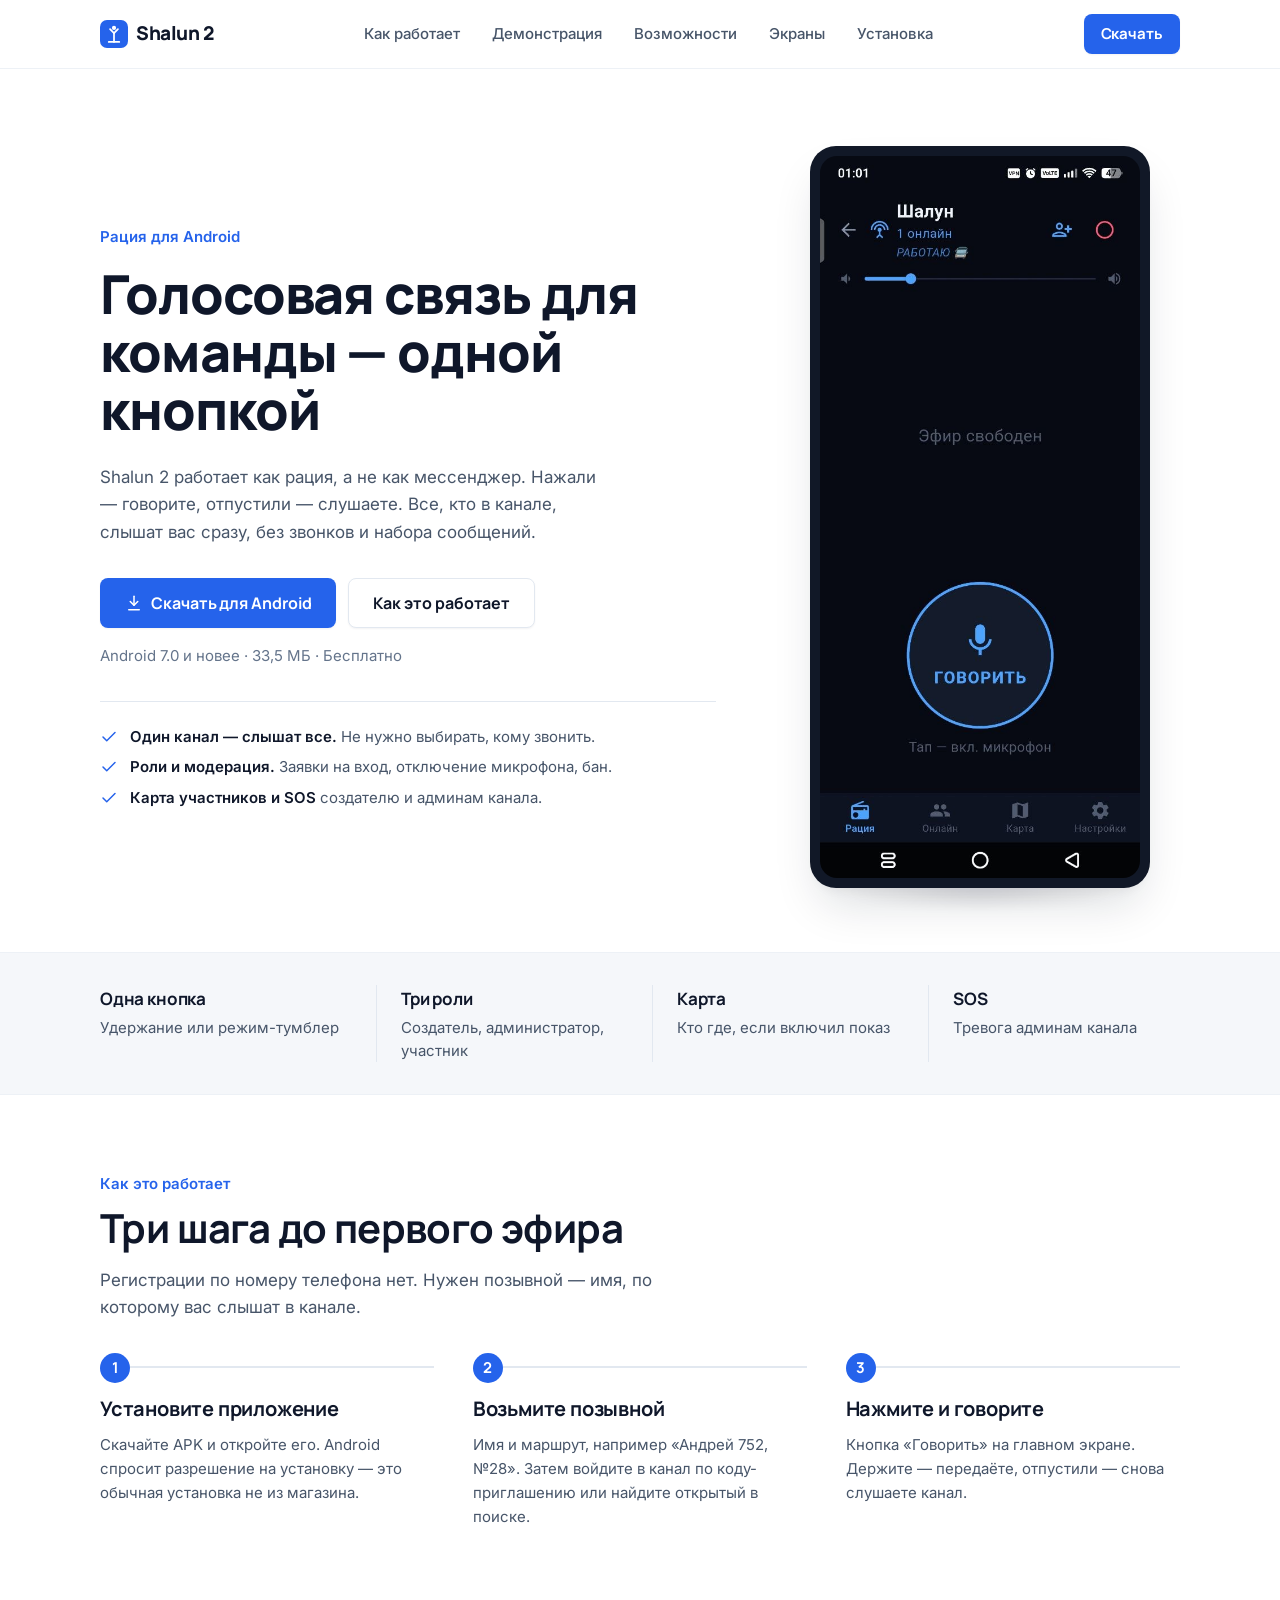
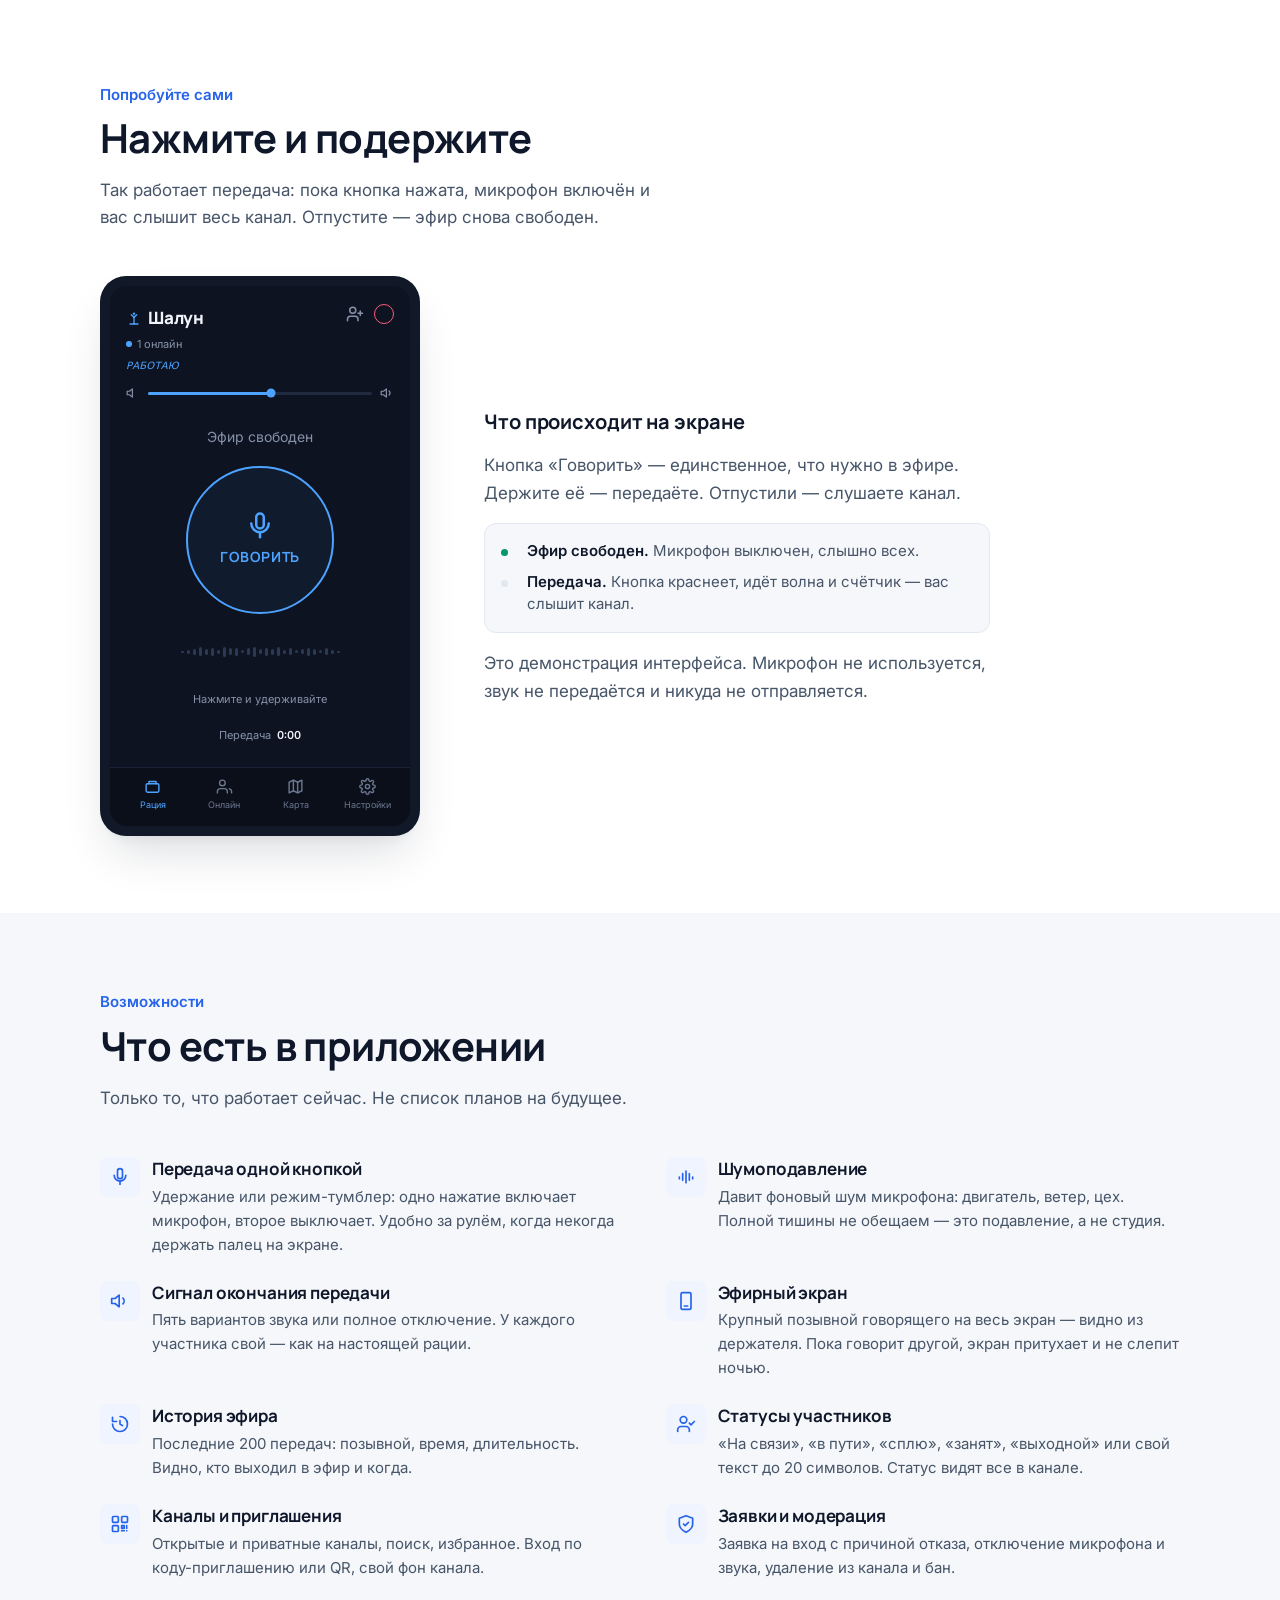
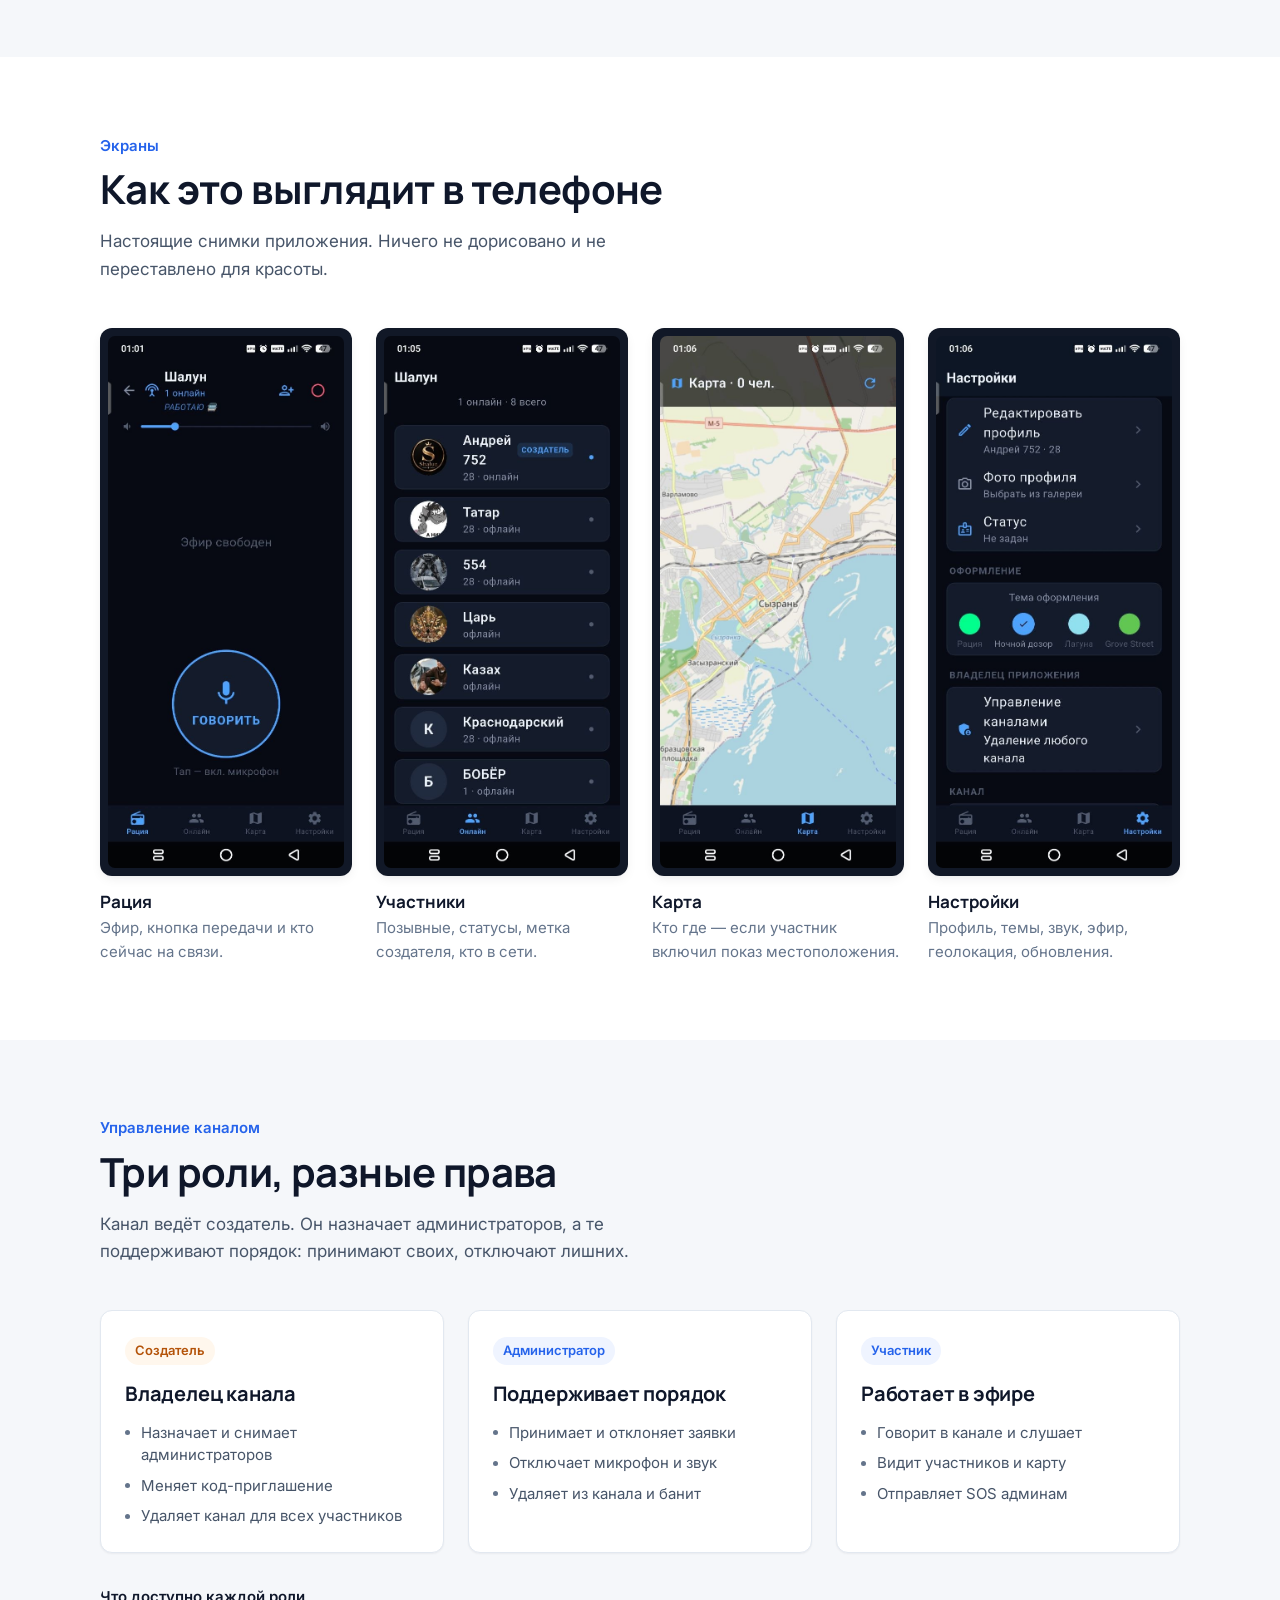
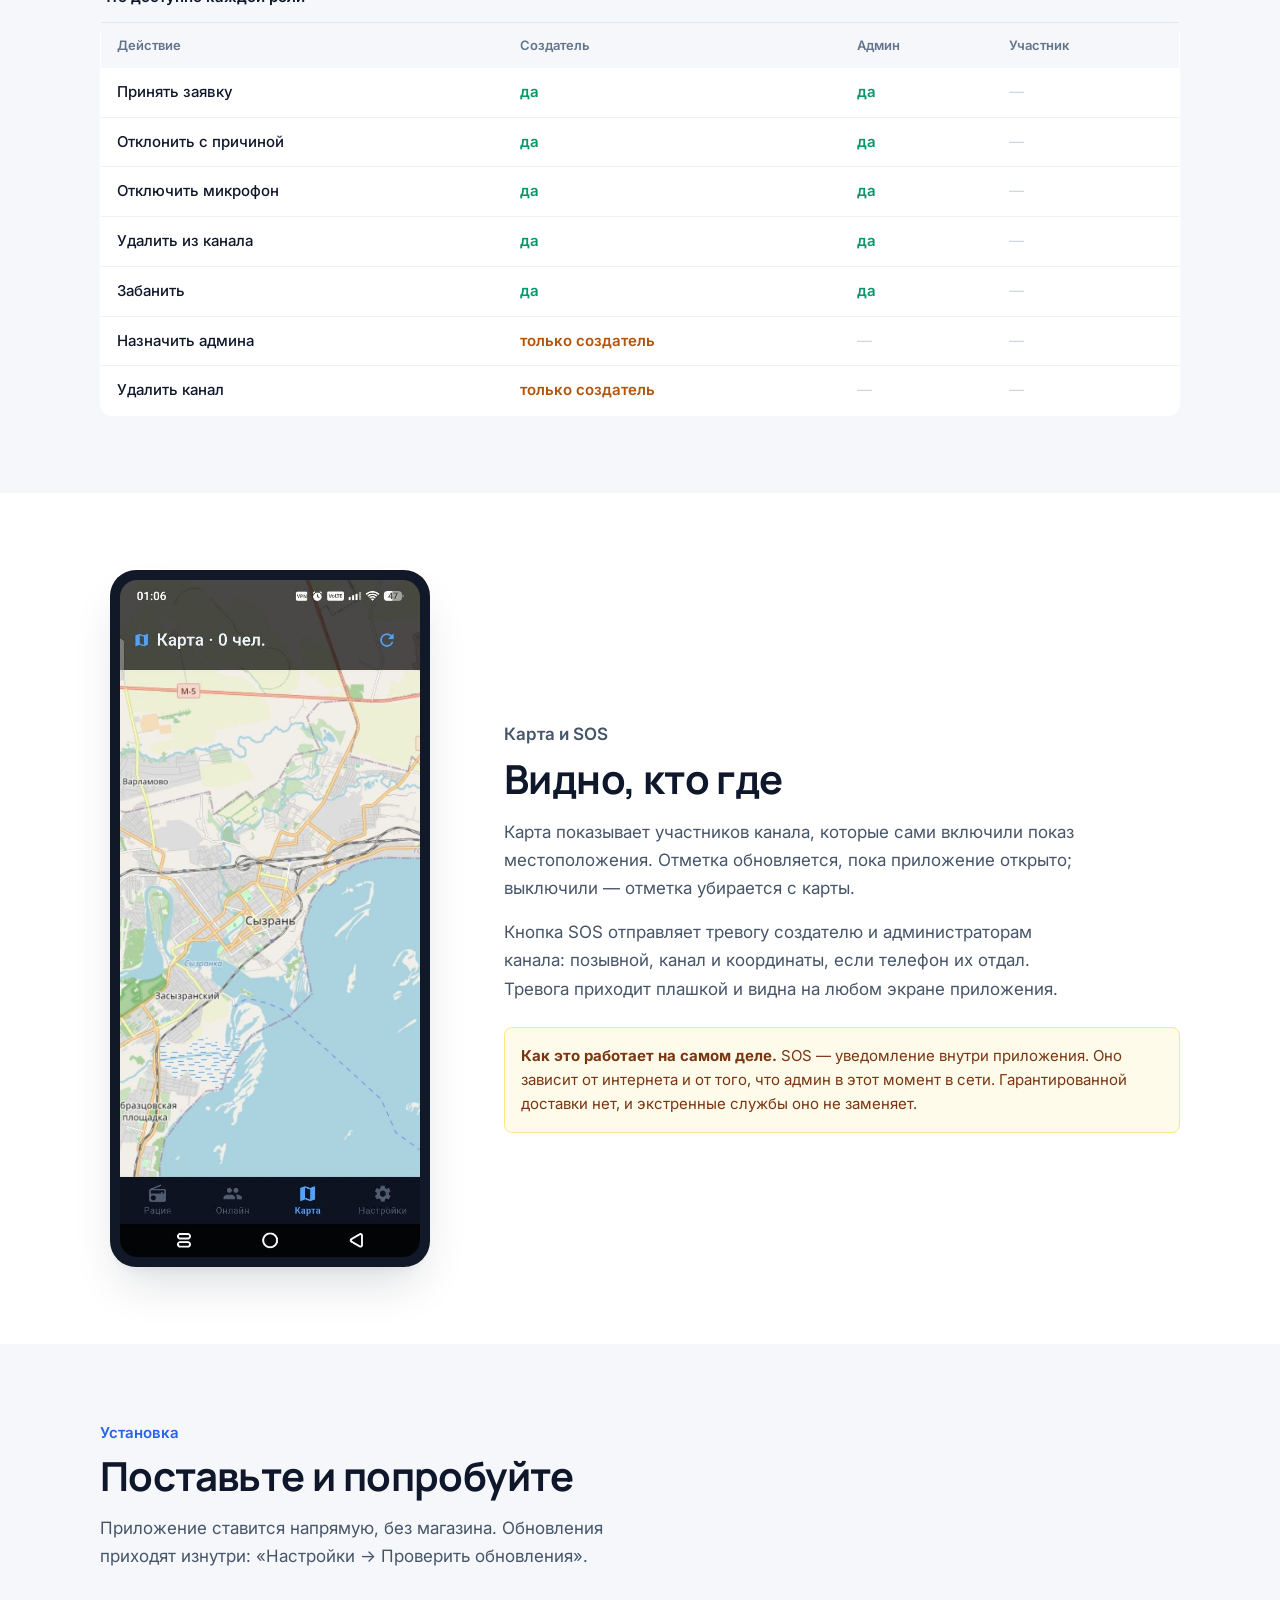
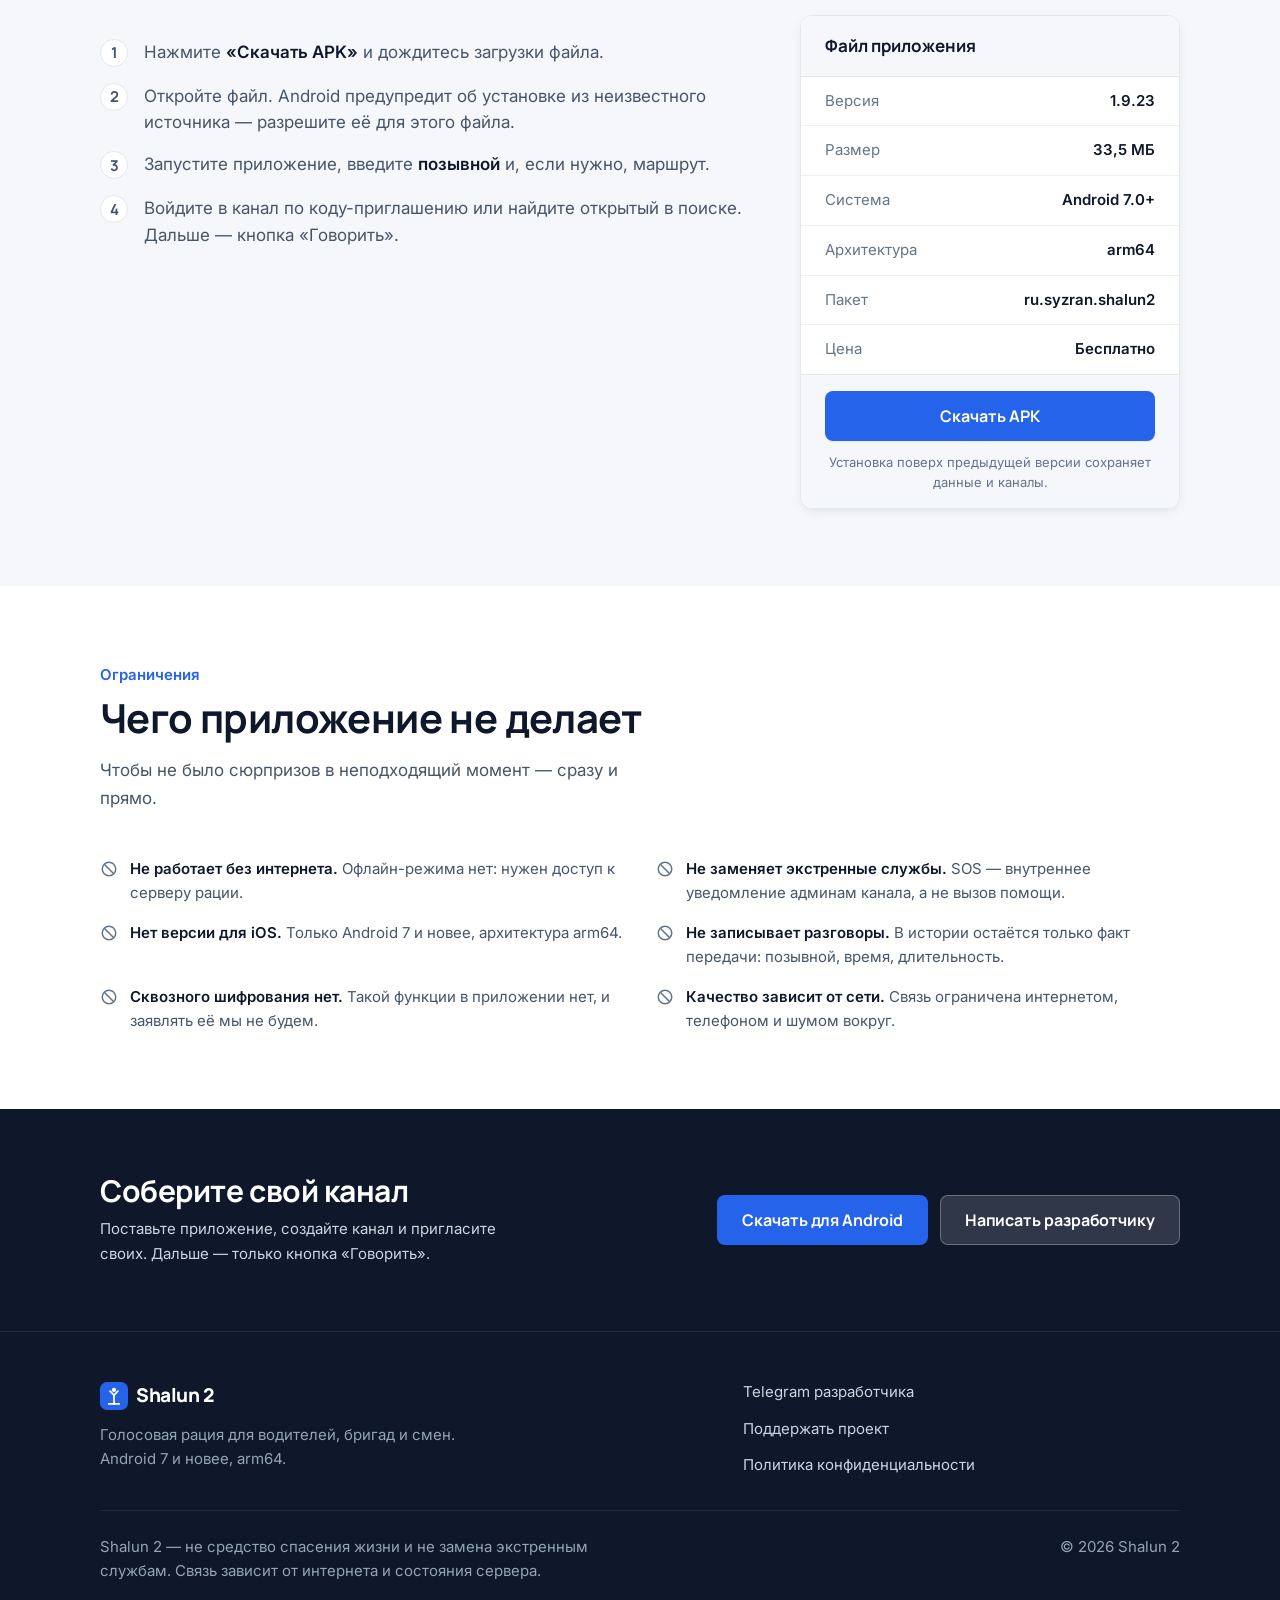
==== commit 2cb03147: "Add motion system and interactive PTT demo" ====
--- a/index.html
+++ b/index.html
@@ -40,6 +40,33 @@
     <link rel="stylesheet" href="assets/css/tokens.css" />
     <link rel="stylesheet" href="assets/css/base.css" />
     <link rel="stylesheet" href="assets/css/sections.css" />
+    <link rel="stylesheet" href="assets/css/motion.css" />
+    <link rel="stylesheet" href="assets/css/demo.css" />
+
+    <!--
+      Класс .js-motion ставится до отрисовки: только при нём секции
+      скрываются перед появлением. Без скрипта (или при системной настройке
+      «уменьшить движение») страница показывает всё сразу — пустой экран
+      хуже отсутствия анимации. Через 2.5 с страховка снимает скрытие,
+      если по какой-то причине ничего не показалось.
+    -->
+    <script>
+      (function () {
+        var d = document.documentElement;
+        if (
+          window.matchMedia &&
+          window.matchMedia('(prefers-reduced-motion: reduce)').matches
+        ) {
+          return;
+        }
+        d.className += ' js-motion';
+        window.setTimeout(function () {
+          if (!document.querySelector('.reveal.is-in')) {
+            d.classList.remove('js-motion');
+          }
+        }, 2500);
+      })();
+    </script>
 
     <!--
       Разметка для поиска: приложение, платформа, цена.
@@ -86,9 +113,9 @@
 
         <nav class="site-nav" id="siteNav" aria-label="Разделы страницы">
           <a href="#how">Как работает</a>
+          <a href="#demo">Демонстрация</a>
           <a href="#features">Возможности</a>
           <a href="#screens">Экраны</a>
-          <a href="#roles">Управление</a>
           <a href="#install">Установка</a>
         </nav>
 
@@ -251,6 +278,173 @@
               </p>
             </li>
           </ol>
+        </div>
+      </section>
+
+      <!-- ================= ДЕМОНСТРАЦИЯ ПЕРЕДАЧИ ================= -->
+      <section class="section" id="demo">
+        <div class="wrap">
+          <div class="section__head">
+            <p class="eyebrow">Попробуйте сами</p>
+            <h2 class="h2">Нажмите и подержите</h2>
+            <p class="lead">
+              Так работает передача: пока кнопка нажата, микрофон включён и
+              вас слышит весь канал. Отпустите — эфир снова свободен.
+            </p>
+          </div>
+
+          <div class="demo">
+            <div class="demo__device">
+              <div class="demo__screen">
+                <div class="demo__head">
+                  <div class="demo__chan">
+                    <span class="demo__chan-name">
+                      <svg viewBox="0 0 24 24" aria-hidden="true" fill="none"
+                        stroke="currentColor" stroke-width="2"
+                        stroke-linecap="round" stroke-linejoin="round">
+                        <path d="M12 21V11" />
+                        <path d="M12 11 8 7" />
+                        <path d="M12 11 16 7" />
+                        <circle cx="12" cy="5.5" r="1.8" fill="currentColor"
+                          stroke="none" />
+                        <path d="M6 21h12" />
+                      </svg>
+                      Шалун
+                    </span>
+                    <span class="demo__chan-sub">
+                      <span class="demo__dot" aria-hidden="true"></span>
+                      1 онлайн
+                    </span>
+                    <span class="demo__chan-status">РАБОТАЮ</span>
+                  </div>
+
+                  <div class="demo__head-actions" aria-hidden="true">
+                    <svg viewBox="0 0 24 24" fill="none" stroke="currentColor"
+                      stroke-width="2" stroke-linecap="round"
+                      stroke-linejoin="round">
+                      <path d="M16 21v-2a4 4 0 0 0-4-4H6a4 4 0 0 0-4 4v2" />
+                      <circle cx="9" cy="7" r="4" />
+                      <path d="M19 8v6M22 11h-6" />
+                    </svg>
+                    <span class="demo__power"></span>
+                  </div>
+                </div>
+
+                <div class="demo__vol" aria-hidden="true">
+                  <svg viewBox="0 0 24 24" fill="none" stroke="currentColor"
+                    stroke-width="2" stroke-linecap="round"
+                    stroke-linejoin="round">
+                    <path d="M11 5 6 9H2v6h4l5 4z" />
+                  </svg>
+                  <span class="demo__vol-track">
+                    <span class="demo__vol-fill"></span>
+                    <span class="demo__vol-knob"></span>
+                  </span>
+                  <svg viewBox="0 0 24 24" fill="none" stroke="currentColor"
+                    stroke-width="2" stroke-linecap="round"
+                    stroke-linejoin="round">
+                    <path d="M11 5 6 9H2v6h4l5 4z" />
+                    <path d="M15.5 8.5a5 5 0 0 1 0 7" />
+                  </svg>
+                </div>
+
+                <div class="demo__air">
+                  <p class="demo__label" id="demoLabel">Эфир свободен</p>
+
+                  <button
+                    class="demo__ptt"
+                    id="demoPtt"
+                    type="button"
+                    aria-pressed="false"
+                    aria-describedby="demoHint"
+                  >
+                    <span class="demo__ring" aria-hidden="true"></span>
+                    <span class="demo__ring" aria-hidden="true"></span>
+                    <svg viewBox="0 0 24 24" aria-hidden="true" fill="none"
+                      stroke="currentColor" stroke-width="2"
+                      stroke-linecap="round" stroke-linejoin="round">
+                      <rect x="9" y="2" width="6" height="12" rx="3" />
+                      <path d="M5 10a7 7 0 0 0 14 0" />
+                      <path d="M12 17v4" />
+                    </svg>
+                    ГОВОРИТЬ
+                  </button>
+
+                  <div class="demo__wave" aria-hidden="true"></div>
+
+                  <p class="demo__hint" id="demoHint">
+                    Нажмите и удерживайте
+                  </p>
+
+                  <p class="demo__timer">
+                    Передача <b>0:00</b>
+                  </p>
+                </div>
+
+                <nav class="demo__tabs" aria-hidden="true">
+                  <span class="demo__tab is-active">
+                    <svg viewBox="0 0 24 24" fill="none" stroke="currentColor"
+                      stroke-width="2" stroke-linecap="round"
+                      stroke-linejoin="round">
+                      <rect x="3" y="8" width="18" height="12" rx="2" />
+                      <path d="M7 8V5h10v3" />
+                    </svg>
+                    Рация
+                  </span>
+                  <span class="demo__tab">
+                    <svg viewBox="0 0 24 24" fill="none" stroke="currentColor"
+                      stroke-width="2" stroke-linecap="round"
+                      stroke-linejoin="round">
+                      <path d="M16 21v-2a4 4 0 0 0-4-4H6a4 4 0 0 0-4 4v2" />
+                      <circle cx="9" cy="7" r="4" />
+                      <path d="M22 21v-2a4 4 0 0 0-3-3.87" />
+                    </svg>
+                    Онлайн
+                  </span>
+                  <span class="demo__tab">
+                    <svg viewBox="0 0 24 24" fill="none" stroke="currentColor"
+                      stroke-width="2" stroke-linecap="round"
+                      stroke-linejoin="round">
+                      <path d="m3 6 6-3 6 3 6-3v15l-6 3-6-3-6 3z" />
+                      <path d="M9 3v15M15 6v15" />
+                    </svg>
+                    Карта
+                  </span>
+                  <span class="demo__tab">
+                    <svg viewBox="0 0 24 24" fill="none" stroke="currentColor"
+                      stroke-width="2" stroke-linecap="round"
+                      stroke-linejoin="round">
+                      <circle cx="12" cy="12" r="3" />
+                      <path d="M19.4 15a1.7 1.7 0 0 0 .3 1.9l.1.1a2 2 0 1 1-2.8 2.8l-.1-.1a1.7 1.7 0 0 0-1.9-.3 1.7 1.7 0 0 0-1 1.5V21a2 2 0 1 1-4 0v-.1a1.7 1.7 0 0 0-1.1-1.5 1.7 1.7 0 0 0-1.9.3l-.1.1a2 2 0 1 1-2.8-2.8l.1-.1a1.7 1.7 0 0 0 .3-1.9 1.7 1.7 0 0 0-1.5-1H3a2 2 0 1 1 0-4h.1a1.7 1.7 0 0 0 1.5-1.1 1.7 1.7 0 0 0-.3-1.9l-.1-.1a2 2 0 1 1 2.8-2.8l.1.1a1.7 1.7 0 0 0 1.9.3H9a1.7 1.7 0 0 0 1-1.5V3a2 2 0 1 1 4 0v.1a1.7 1.7 0 0 0 1 1.5 1.7 1.7 0 0 0 1.9-.3l.1-.1a2 2 0 1 1 2.8 2.8l-.1.1a1.7 1.7 0 0 0-.3 1.9V9a1.7 1.7 0 0 0 1.5 1H21a2 2 0 1 1 0 4h-.1a1.7 1.7 0 0 0-1.5 1z" />
+                    </svg>
+                    Настройки
+                  </span>
+                </nav>
+              </div>
+            </div>
+
+            <div class="demo__side">
+              <h3 class="h3">Что происходит на экране</h3>
+              <p>
+                Кнопка «Говорить» — единственное, что нужно в эфире. Держите её
+                — передаёте. Отпустили — слушаете канал.
+              </p>
+
+              <div class="demo__states">
+                <div class="demo__state" data-state="idle">
+                  <span><b>Эфир свободен.</b> Микрофон выключен, слышно всех.</span>
+                </div>
+                <div class="demo__state" data-state="live">
+                  <span><b>Передача.</b> Кнопка краснеет, идёт волна и счётчик — вас слышит канал.</span>
+                </div>
+              </div>
+
+              <p class="demo__note">
+                Это демонстрация интерфейса. Микрофон не используется, звук не
+                передаётся и никуда не отправляется.
+              </p>
+            </div>
+          </div>
         </div>
       </section>
 
@@ -897,5 +1091,6 @@
     </footer>
 
     <script src="assets/js/ui.js" defer></script>
+    <script src="assets/js/demo.js" defer></script>
   </body>
 </html>
--- a/assets/css/base.css
+++ b/assets/css/base.css
@@ -10,8 +10,9 @@
 html {
   -webkit-text-size-adjust: 100%;
   scroll-behavior: smooth;
-  /* Якорные переходы не должны прятать заголовок под липкой шапкой. */
-  scroll-padding-top: 88px;
+  /* Якорные переходы не должны прятать заголовок под липкой шапкой.
+     68 px шапка + 24 px воздух: проверено переходом по «Демонстрация». */
+  scroll-padding-top: 92px;
 }
 
 body {
--- a/assets/css/motion.css
+++ b/assets/css/motion.css
@@ -0,0 +1,282 @@
+/* Движение и интерактивные состояния.
+   Отдельным файлом, потому что это слой поведения, а не вёрстки:
+   композиция и цвета живут в sections.css и не должны меняться
+   из-за того, что мы добавили hover или появление секций.
+
+   Правило производительности: анимируем только opacity и transform.
+   Они не вызывают пересчёт макета, поэтому телефон не греется. */
+
+/* ================= ПОЯВЛЕНИЕ ПРИ ЗАГРУЗКЕ ================= */
+
+/* Заголовок, текст, кнопки — по очереди. Задержки в base.css. */
+
+/* Телефон входит справа с лёгким увеличением: движение читается как
+   «предмет поставили на стол», а не «блок выехал из-за края». */
+@keyframes hero-device-in {
+  from {
+    opacity: 0;
+    transform: translate3d(28px, 10px, 0) scale(0.955);
+  }
+  to {
+    opacity: 1;
+    transform: translate3d(0, 0, 0) scale(1);
+  }
+}
+
+.hero__device {
+  animation: hero-device-in 720ms cubic-bezier(0.16, 1, 0.3, 1) 120ms both;
+}
+
+/* Мягкое «дыхание» корпуса: 6 px за 9 секунд. Заметно как жизнь,
+   не заметно как анимация. */
+@keyframes device-float {
+  0%,
+  100% {
+    transform: translateY(0);
+  }
+  50% {
+    transform: translateY(-6px);
+  }
+}
+
+.hero__device .device {
+  animation: device-float 9s ease-in-out 1s infinite;
+}
+
+/* Световое пятно под телефоном дышит в такт: предмет стоит на свету. */
+@keyframes glow-breathe {
+  0%,
+  100% {
+    opacity: 0.55;
+  }
+  50% {
+    opacity: 0.85;
+  }
+}
+
+.hero__device::after {
+  animation: glow-breathe 9s ease-in-out 1s infinite;
+}
+
+/* ================= ПОЯВЛЕНИЕ СЕКЦИЙ ================= */
+
+/* Класс .reveal и .js-motion ставит скрипт, а не разметка.
+   ПОЧЕМУ так: если скрипт не доехал или упал, классы не появятся и весь
+   контент останется видимым. Скрывать текст средствами CSS «на всякий
+   случай» — значит рисковать пустой страницей.
+
+   ПОЧЕМУ translate, а не transform: transform занят эффектами наведения
+   (подъём карточек, поворот иконок). Если появление тоже писать в transform,
+   оно перебивает hover по специфичности, и карточки перестают реагировать.
+   translate и transform складываются, поэтому слои не конфликтуют. */
+.js-motion .reveal {
+  opacity: 0;
+  translate: 0 18px;
+  transition: opacity 620ms cubic-bezier(0.16, 1, 0.3, 1),
+    translate 620ms cubic-bezier(0.16, 1, 0.3, 1);
+  transition-delay: calc(var(--i, 0) * 70ms);
+  /* Подсказка браузеру: слой готов к анимации, без скачка в первом кадре. */
+  will-change: opacity, translate;
+}
+
+.js-motion .reveal.is-in {
+  opacity: 1;
+  translate: none;
+}
+
+/* После появления подсказку снимаем: держать слой в памяти незачем. */
+.reveal.is-done {
+  will-change: auto;
+}
+
+/* ================= КНОПКИ ================= */
+
+.btn {
+  position: relative;
+  overflow: hidden;
+}
+
+.btn__icon,
+.btn__arrow {
+  transition: transform 240ms cubic-bezier(0.16, 1, 0.3, 1);
+}
+
+.btn--primary:hover .btn__icon {
+  transform: translateY(2px);
+}
+
+.btn:hover .btn__arrow {
+  transform: translateX(3px);
+}
+
+.btn:focus-visible {
+  outline-offset: 3px;
+}
+
+/* Блик по кнопке при наведении: узкая полоса света, проходит один раз.
+   Только на устройствах с мышью — на телефоне hover не существует. */
+@media (hover: hover) and (pointer: fine) {
+  .btn::after {
+    content: "";
+    position: absolute;
+    inset: 0;
+    background: linear-gradient(
+      100deg,
+      transparent 20%,
+      rgba(255, 255, 255, 0.22) 50%,
+      transparent 80%
+    );
+    transform: translateX(-120%);
+    transition: transform 620ms cubic-bezier(0.16, 1, 0.3, 1);
+    pointer-events: none;
+  }
+
+  .btn:hover::after {
+    transform: translateX(120%);
+  }
+}
+
+/* ================= НАВИГАЦИЯ ================= */
+
+.site-nav a {
+  position: relative;
+}
+
+/* Подчёркивание растёт слева направо: направление чтения совпадает
+   с направлением движения, поэтому не отвлекает. */
+.site-nav a::after {
+  content: "";
+  position: absolute;
+  left: 0;
+  right: 0;
+  bottom: -7px;
+  height: 2px;
+  border-radius: 1px;
+  background: var(--accent);
+  transform: scaleX(0);
+  transform-origin: left center;
+  transition: transform 260ms cubic-bezier(0.16, 1, 0.3, 1);
+}
+
+.site-nav a:hover::after,
+.site-nav a:focus-visible::after {
+  transform: scaleX(1);
+}
+
+/* ================= ВОЗМОЖНОСТИ ================= */
+
+.feature {
+  transition: transform 260ms cubic-bezier(0.16, 1, 0.3, 1);
+}
+
+.feature__icon {
+  transition: background 260ms ease, color 260ms ease,
+    transform 260ms cubic-bezier(0.16, 1, 0.3, 1);
+}
+
+@media (hover: hover) and (pointer: fine) {
+  .feature:hover {
+    transform: translateY(-2px);
+  }
+
+  /* Иконка чуть поворачивается и заливается акцентом — отклик на наведение,
+     который видно боковым зрением. */
+  .feature:hover .feature__icon {
+    background: var(--accent);
+    color: #fff;
+    transform: scale(1.06) rotate(-4deg);
+  }
+}
+
+/* ================= ЭКРАНЫ ================= */
+
+.screen__frame {
+  transition: transform 280ms cubic-bezier(0.16, 1, 0.3, 1),
+    box-shadow 280ms ease;
+}
+
+@media (hover: hover) and (pointer: fine) {
+  .screen:hover .screen__frame {
+    transform: translateY(-5px);
+    box-shadow: 0 28px 56px -16px rgba(15, 23, 42, 0.24),
+      0 10px 20px -10px rgba(15, 23, 42, 0.1);
+  }
+}
+
+/* ================= ШАГИ ================= */
+
+.step::before {
+  transition: transform 300ms cubic-bezier(0.16, 1, 0.3, 1),
+    box-shadow 300ms ease;
+}
+
+@media (hover: hover) and (pointer: fine) {
+  .step:hover::before {
+    transform: translateY(-50%) scale(1.12);
+    box-shadow: 0 0 0 6px rgba(37, 99, 235, 0.12);
+  }
+}
+
+/* ================= РОЛИ ================= */
+
+.role {
+  transition: transform 260ms cubic-bezier(0.16, 1, 0.3, 1),
+    box-shadow 260ms ease, border-color 260ms ease;
+}
+
+@media (hover: hover) and (pointer: fine) {
+  .role:hover {
+    transform: translateY(-3px);
+    box-shadow: 0 16px 32px -12px rgba(15, 23, 42, 0.14);
+    border-color: #cbd5e1;
+  }
+}
+
+/* ================= ССЫЛКИ ================= */
+
+.site-foot__links a {
+  display: inline-block;
+  transition: color 200ms ease, transform 200ms ease;
+}
+
+@media (hover: hover) and (pointer: fine) {
+  .site-foot__links a:hover {
+    transform: translateX(3px);
+  }
+}
+
+/* ================= ОГРАНИЧЕНИЯ ================= */
+
+.limit svg {
+  transition: color 220ms ease, transform 220ms ease;
+}
+
+@media (hover: hover) and (pointer: fine) {
+  .limit:hover svg {
+    color: var(--ink-2);
+    transform: rotate(-6deg) scale(1.08);
+  }
+}
+
+/* ================= УВАЖЕНИЕ К НАСТРОЙКЕ ================= */
+
+/* Всё, что двигалось само, останавливается. Состояния (нажатие, передача)
+   продолжают работать — они несут смысл, а не украшают. */
+@media (prefers-reduced-motion: reduce) {
+  .hero__device,
+  .hero__device .device,
+  .hero__device::after {
+    animation: none !important;
+  }
+
+  .js-motion .reveal,
+  .js-motion .reveal.is-in {
+    opacity: 1;
+    translate: none;
+    transition: none;
+  }
+
+  .btn::after {
+    display: none;
+  }
+}
--- a/assets/css/demo.css
+++ b/assets/css/demo.css
@@ -0,0 +1,482 @@
+/* Интерактивная демонстрация передачи.
+   Это не скриншот и не видео: кнопку можно нажать, она отзовётся,
+   пойдёт волна и счётчик. Микрофон не используется — это имитация
+   интерфейса, и подпись об этом стоит рядом.
+
+   Цвета взяты из самого приложения (тема «Ночной дозор»), чтобы демонстрация
+   выглядела как настоящий экран, а не как придуманный макет. */
+
+.demo {
+  display: grid;
+  grid-template-columns: minmax(0, 320px) minmax(0, 1fr);
+  gap: clamp(var(--s6), 5vw, var(--s8));
+  align-items: center;
+}
+
+/* ================= ЭКРАН ================= */
+
+.demo__device {
+  position: relative;
+  justify-self: center;
+  width: min(320px, 100%);
+  padding: 10px;
+  background: #111827;
+  border-radius: var(--r-device);
+  box-shadow: var(--shadow-lg);
+}
+
+.demo__screen {
+  display: flex;
+  flex-direction: column;
+  min-height: 540px;
+  padding: 0;
+  background: #0d1320;
+  border-radius: 17px;
+  overflow: hidden;
+  color: #eff3fa;
+  font-family: var(--font-body);
+}
+
+/* --- шапка канала --- */
+
+.demo__head {
+  display: flex;
+  align-items: flex-start;
+  justify-content: space-between;
+  gap: var(--s3);
+  padding: 18px 16px 12px;
+}
+
+.demo__chan {
+  display: flex;
+  flex-direction: column;
+  gap: 2px;
+}
+
+.demo__chan-name {
+  display: flex;
+  align-items: center;
+  gap: 6px;
+  font-family: var(--font-display);
+  font-size: 1.0625rem;
+  font-weight: 800;
+  letter-spacing: -0.01em;
+}
+
+.demo__chan-name svg {
+  width: 16px;
+  height: 16px;
+  color: #4da3ff;
+}
+
+.demo__chan-sub {
+  display: flex;
+  align-items: center;
+  gap: 5px;
+  font-size: 11px;
+  color: #8792a8;
+}
+
+/* Точка «онлайн» пульсирует: живой признак присутствия.
+   Останавливается при reduced-motion. */
+.demo__dot {
+  width: 6px;
+  height: 6px;
+  border-radius: 50%;
+  background: #4da3ff;
+  animation: demo-dot 2.4s ease-in-out infinite;
+}
+
+@keyframes demo-dot {
+  0%,
+  100% {
+    opacity: 1;
+    transform: scale(1);
+  }
+  50% {
+    opacity: 0.45;
+    transform: scale(0.82);
+  }
+}
+
+.demo__chan-status {
+  margin-top: 3px;
+  font-size: 10px;
+  font-style: italic;
+  color: #4da3ff;
+  letter-spacing: 0.02em;
+}
+
+.demo__head-actions {
+  display: flex;
+  align-items: center;
+  gap: 10px;
+  color: #8792a8;
+}
+
+.demo__head-actions svg {
+  width: 18px;
+  height: 18px;
+}
+
+.demo__power {
+  width: 20px;
+  height: 20px;
+  border-radius: 50%;
+  border: 1.5px solid #ff5c7a;
+}
+
+/* --- громкость --- */
+
+.demo__vol {
+  display: flex;
+  align-items: center;
+  gap: 8px;
+  padding: 0 16px 14px;
+  color: #8792a8;
+}
+
+.demo__vol svg {
+  width: 14px;
+  height: 14px;
+  flex: none;
+}
+
+.demo__vol-track {
+  position: relative;
+  flex: 1;
+  height: 3px;
+  border-radius: 2px;
+  background: #202b40;
+}
+
+.demo__vol-fill {
+  position: absolute;
+  inset: 0 45% 0 0;
+  border-radius: 2px;
+  background: #4da3ff;
+}
+
+.demo__vol-knob {
+  position: absolute;
+  top: 50%;
+  left: 55%;
+  width: 9px;
+  height: 9px;
+  border-radius: 50%;
+  background: #4da3ff;
+  transform: translate(-50%, -50%);
+}
+
+/* --- центральная зона --- */
+
+.demo__air {
+  flex: 1;
+  display: flex;
+  flex-direction: column;
+  align-items: center;
+  justify-content: center;
+  gap: 18px;
+  padding: 8px 16px 20px;
+}
+
+.demo__label {
+  font-size: 0.875rem;
+  color: #8792a8;
+  transition: color var(--t-base) var(--ease);
+}
+
+.demo.is-live .demo__label {
+  color: #ff5c7a;
+}
+
+/* Кнопка передачи: та же форма, что в приложении — круг с микрофоном. */
+.demo__ptt {
+  position: relative;
+  display: flex;
+  flex-direction: column;
+  align-items: center;
+  justify-content: center;
+  gap: 4px;
+  width: 148px;
+  height: 148px;
+  border-radius: 50%;
+  border: 2px solid #4da3ff;
+  background: rgba(77, 163, 255, 0.06);
+  color: #4da3ff;
+  font-family: var(--font-display);
+  font-size: 0.875rem;
+  font-weight: 700;
+  letter-spacing: 0.04em;
+  /* Удержание не должно утягивать страницу в скролл на телефоне. */
+  touch-action: none;
+  user-select: none;
+  -webkit-user-select: none;
+  -webkit-tap-highlight-color: transparent;
+  transition: background var(--t-base) var(--ease),
+    border-color var(--t-base) var(--ease), color var(--t-base) var(--ease),
+    transform var(--t-fast) var(--ease);
+}
+
+.demo__ptt svg {
+  width: 30px;
+  height: 30px;
+}
+
+.demo__ptt:hover {
+  background: rgba(77, 163, 255, 0.12);
+}
+
+.demo__ptt:active {
+  transform: scale(0.97);
+}
+
+/* Кольца расходятся от кнопки во время передачи. */
+.demo__ring {
+  position: absolute;
+  inset: -2px;
+  border-radius: 50%;
+  border: 2px solid #ff5c7a;
+  opacity: 0;
+  pointer-events: none;
+}
+
+.demo.is-live .demo__ptt {
+  border-color: #ff5c7a;
+  color: #ff5c7a;
+  background: rgba(255, 92, 122, 0.08);
+}
+
+.demo.is-live .demo__ring {
+  animation: demo-ring 1.8s ease-out infinite;
+}
+
+.demo.is-live .demo__ring:nth-of-type(2) {
+  animation-delay: 0.6s;
+}
+
+@keyframes demo-ring {
+  0% {
+    opacity: 0.55;
+    transform: scale(1);
+  }
+  100% {
+    opacity: 0;
+    transform: scale(1.32);
+  }
+}
+
+.demo__hint {
+  font-size: 11px;
+  color: #8792a8;
+  text-align: center;
+  min-height: 16px;
+  transition: color var(--t-base) var(--ease);
+}
+
+.demo.is-live .demo__hint {
+  color: #eff3fa;
+}
+
+/* --- волна --- */
+
+/* Столбики стоят всегда, но «дышат» только во время передачи:
+   постоянная анимация на телефоне греет батарею зря. */
+.demo__wave {
+  display: flex;
+  align-items: center;
+  justify-content: center;
+  gap: 3px;
+  height: 40px;
+  width: 100%;
+}
+
+/* В покое волна — не ряд точек, а приглушённый силуэт сигнала:
+   высоты те же, что при передаче, но взяты на четверть.
+   Так видно, что здесь будет волна, и нет «пустоты» под кнопкой. */
+.demo__bar {
+  width: 3px;
+  height: calc(var(--h, 26px) * 0.28);
+  border-radius: 2px;
+  background: #2b3a54;
+  transition: background var(--t-base) var(--ease),
+    height 260ms var(--ease);
+}
+
+.demo.is-live .demo__bar {
+  background: #ff5c7a;
+  animation: demo-bar 700ms ease-in-out infinite alternate;
+  animation-delay: calc(var(--i) * 40ms);
+}
+
+@keyframes demo-bar {
+  from {
+    height: calc(var(--h, 26px) * 0.28);
+  }
+  to {
+    height: var(--h, 26px);
+  }
+}
+
+/* --- счётчик --- */
+
+.demo__timer {
+  display: flex;
+  align-items: baseline;
+  gap: 6px;
+  font-family: var(--font-body);
+  font-size: 11px;
+  color: #8792a8;
+}
+
+.demo__timer b {
+  font-variant-numeric: tabular-nums;
+  color: #eff3fa;
+  font-weight: 600;
+}
+
+/* --- нижняя навигация --- */
+
+.demo__tabs {
+  display: grid;
+  grid-template-columns: repeat(4, 1fr);
+  gap: 2px;
+  padding: 10px 8px 14px;
+  border-top: 1px solid #1b2436;
+  background: #0a0f1a;
+}
+
+.demo__tab {
+  display: flex;
+  flex-direction: column;
+  align-items: center;
+  gap: 3px;
+  font-size: 9px;
+  color: #6b7790;
+}
+
+.demo__tab svg {
+  width: 17px;
+  height: 17px;
+}
+
+.demo__tab.is-active {
+  color: #4da3ff;
+}
+
+/* ================= ПОЯСНЕНИЕ ================= */
+
+.demo__side {
+  display: grid;
+  gap: var(--s4);
+  max-width: 46ch;
+}
+
+.demo__side .h3 {
+  margin: 0;
+}
+
+.demo__side p {
+  font-size: var(--text-base);
+  color: var(--ink-2);
+  line-height: 1.65;
+}
+
+/* Список состояний: показывает, что происходит на каждом шаге. */
+.demo__states {
+  display: grid;
+  gap: var(--s2);
+  padding: var(--s4);
+  background: var(--surface);
+  border: 1px solid var(--line);
+  border-radius: var(--r-md);
+  font-size: var(--text-sm);
+}
+
+.demo__state {
+  display: grid;
+  grid-template-columns: 14px minmax(0, 1fr);
+  gap: var(--s3);
+  align-items: baseline;
+  color: var(--ink-2);
+  line-height: 1.5;
+}
+
+.demo__state b {
+  color: var(--ink);
+  font-weight: 600;
+}
+
+/* Маркер состояния переключается вместе с кнопкой: связь видна глазом. */
+.demo__state::before {
+  content: "";
+  width: 7px;
+  height: 7px;
+  border-radius: 50%;
+  background: var(--line);
+  transition: background var(--t-base) var(--ease);
+}
+
+.demo__state[data-state="idle"]::before {
+  background: var(--ok);
+}
+
+.demo.is-live .demo__state[data-state="idle"]::before {
+  background: var(--line);
+}
+
+.demo.is-live .demo__state[data-state="live"]::before {
+  background: var(--danger);
+  box-shadow: 0 0 0 3px rgba(220, 38, 38, 0.14);
+}
+
+.demo__note {
+  font-size: var(--text-xs);
+  color: var(--ink-3);
+  line-height: 1.6;
+}
+
+/* ================= АДАПТИВ ================= */
+
+@media (max-width: 860px) {
+  .demo {
+    grid-template-columns: minmax(0, 1fr);
+    gap: var(--s6);
+  }
+
+  .demo__device {
+    width: min(300px, 82vw);
+  }
+
+  .demo__side {
+    max-width: none;
+    justify-self: start;
+  }
+}
+
+@media (max-width: 420px) {
+  .demo__screen {
+    min-height: 500px;
+  }
+
+  .demo__ptt {
+    width: 132px;
+    height: 132px;
+  }
+}
+
+/* ================= УМЕНЬШЕНИЕ ДВИЖЕНИЯ ================= */
+
+@media (prefers-reduced-motion: reduce) {
+  .demo__dot,
+  .demo.is-live .demo__ring,
+  .demo.is-live .demo__bar {
+    animation: none;
+  }
+
+  /* Волна остаётся видимой, но статичной: состояние передачи
+     по-прежнему читается по цвету и подписи. */
+  .demo.is-live .demo__bar {
+    background: #ff5c7a;
+  }
+}
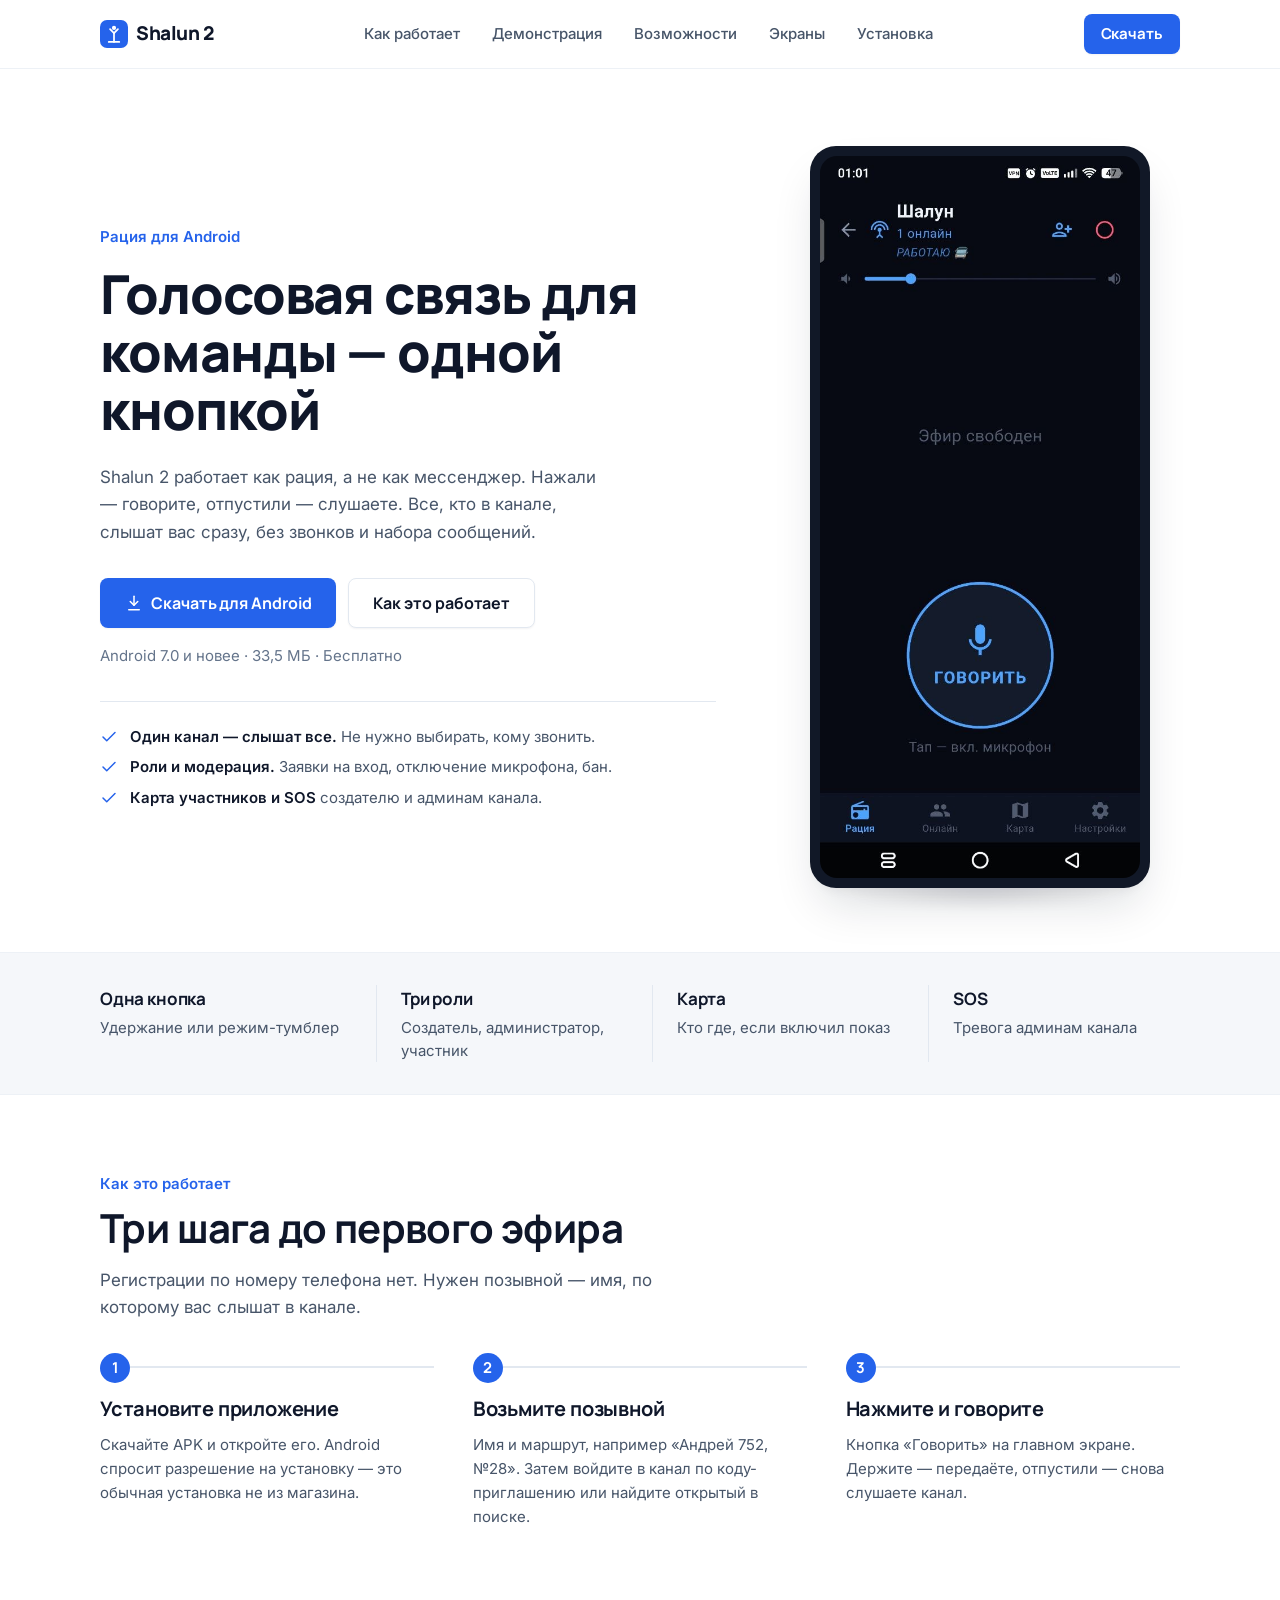
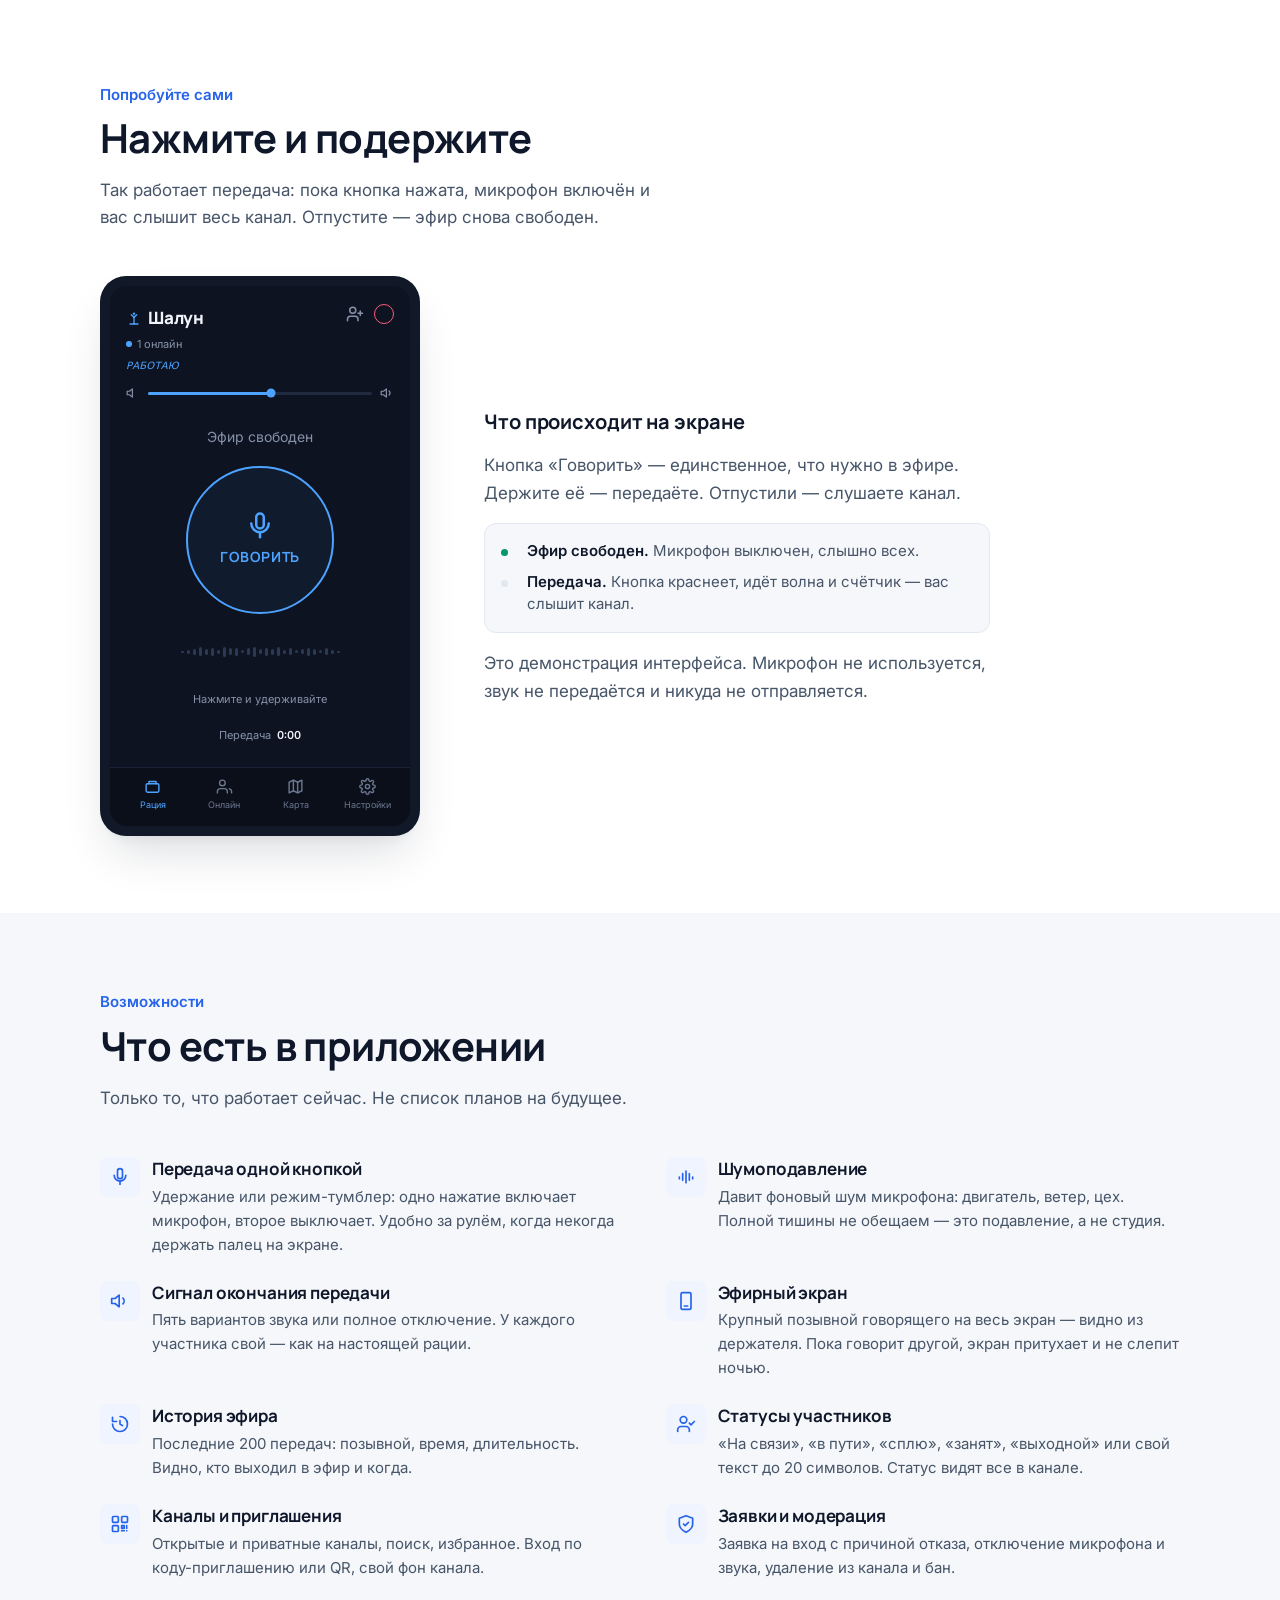
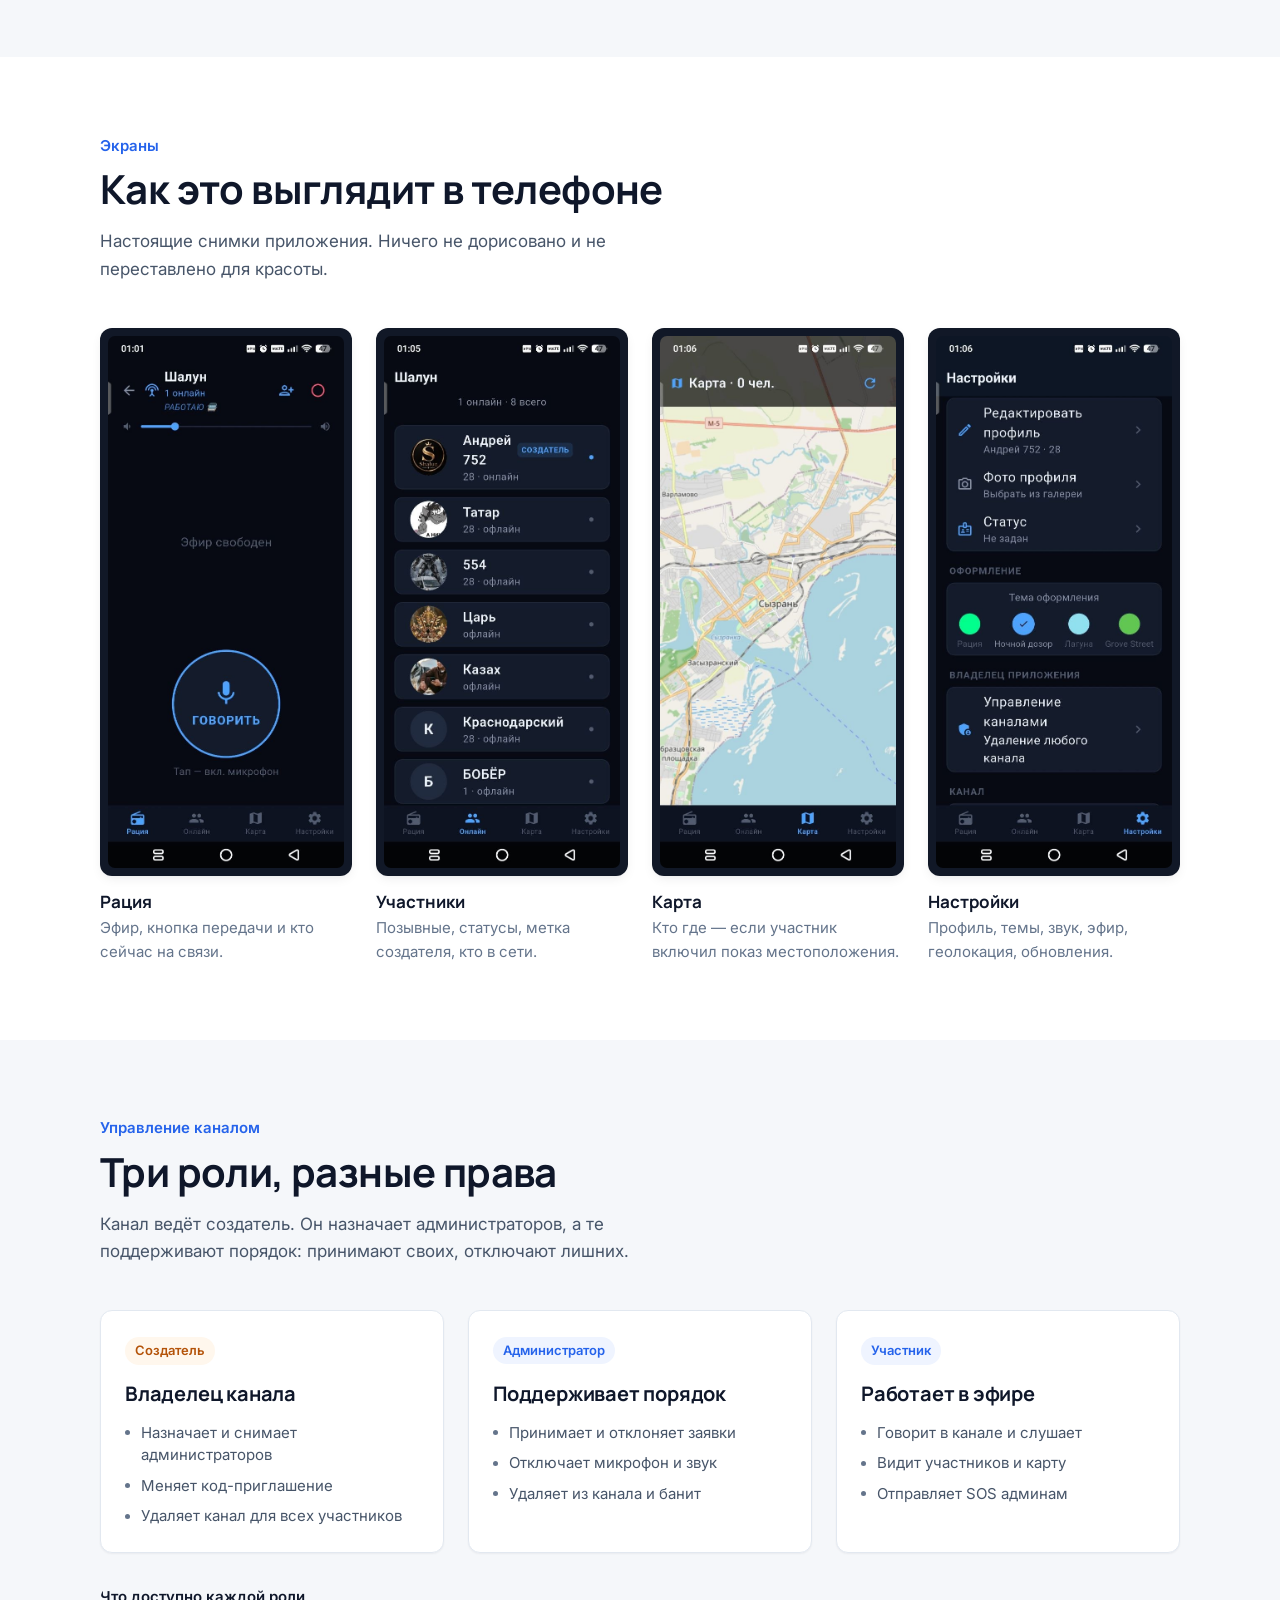
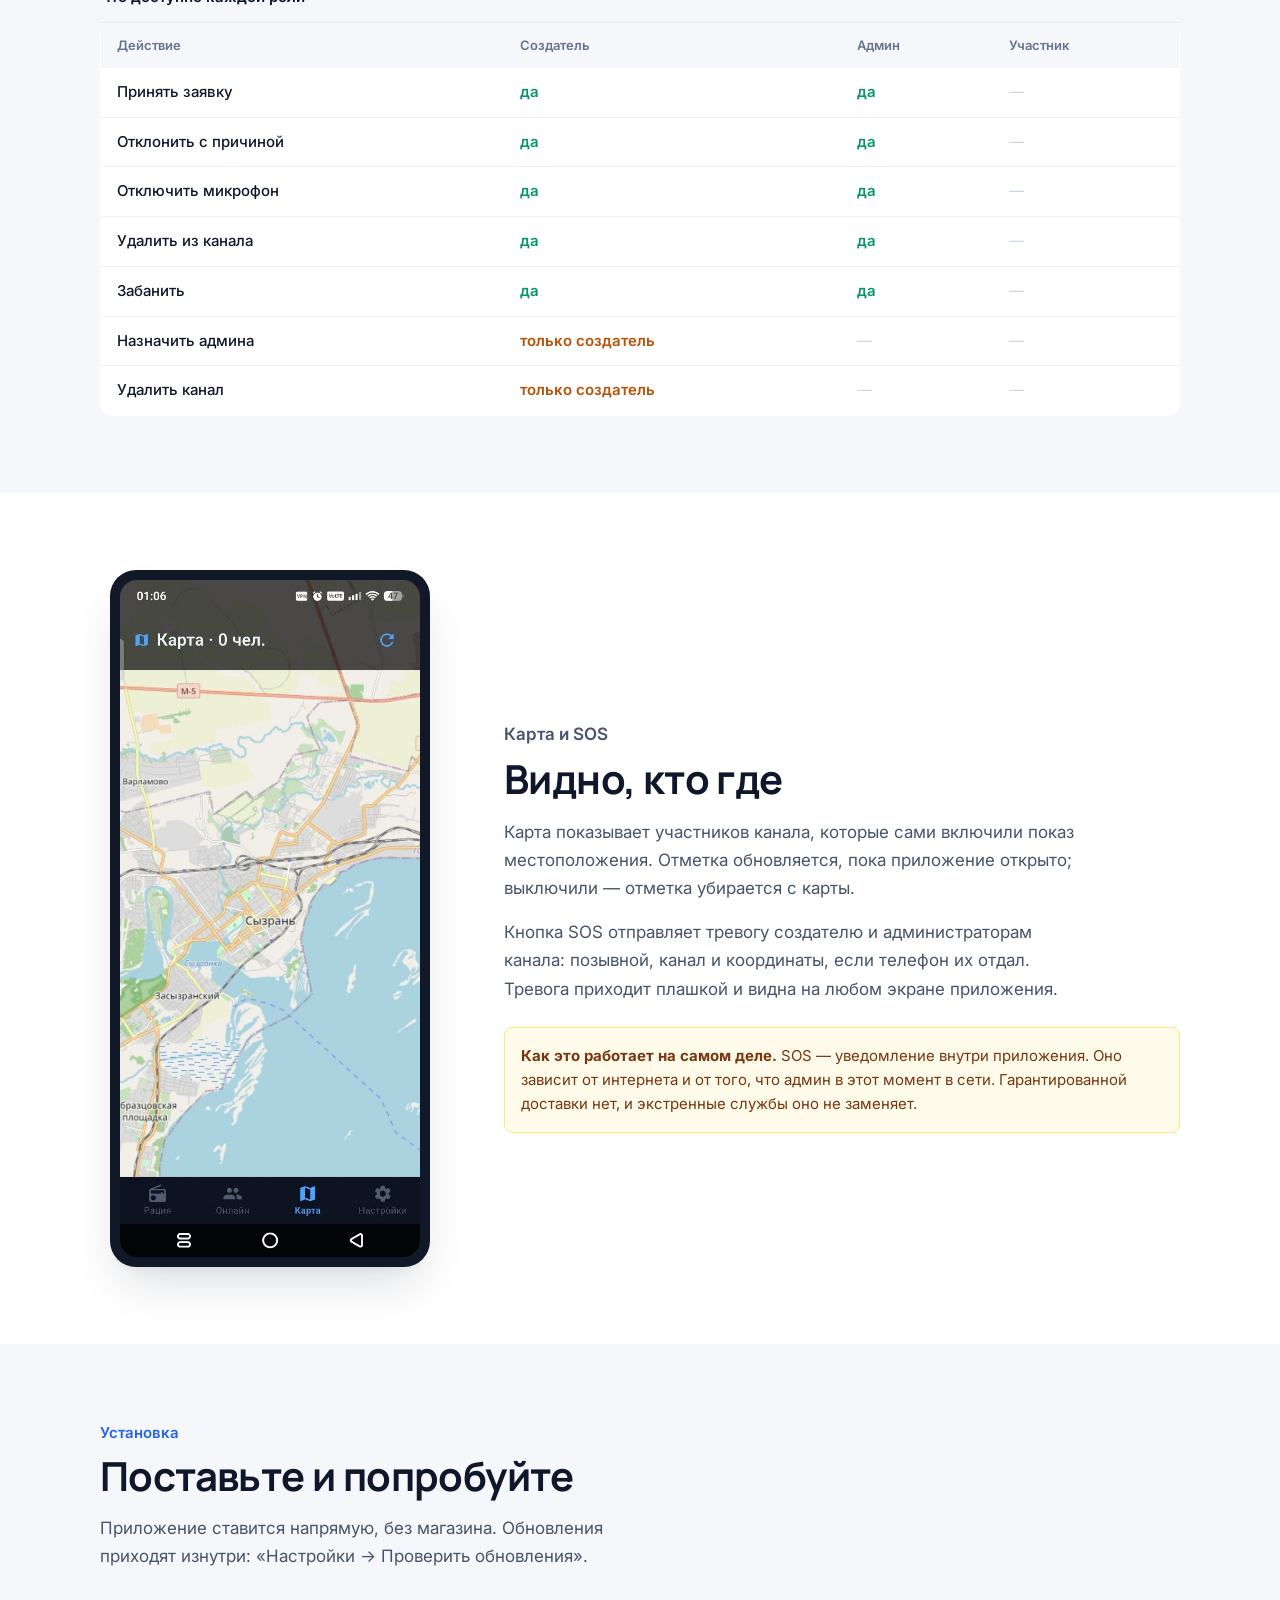
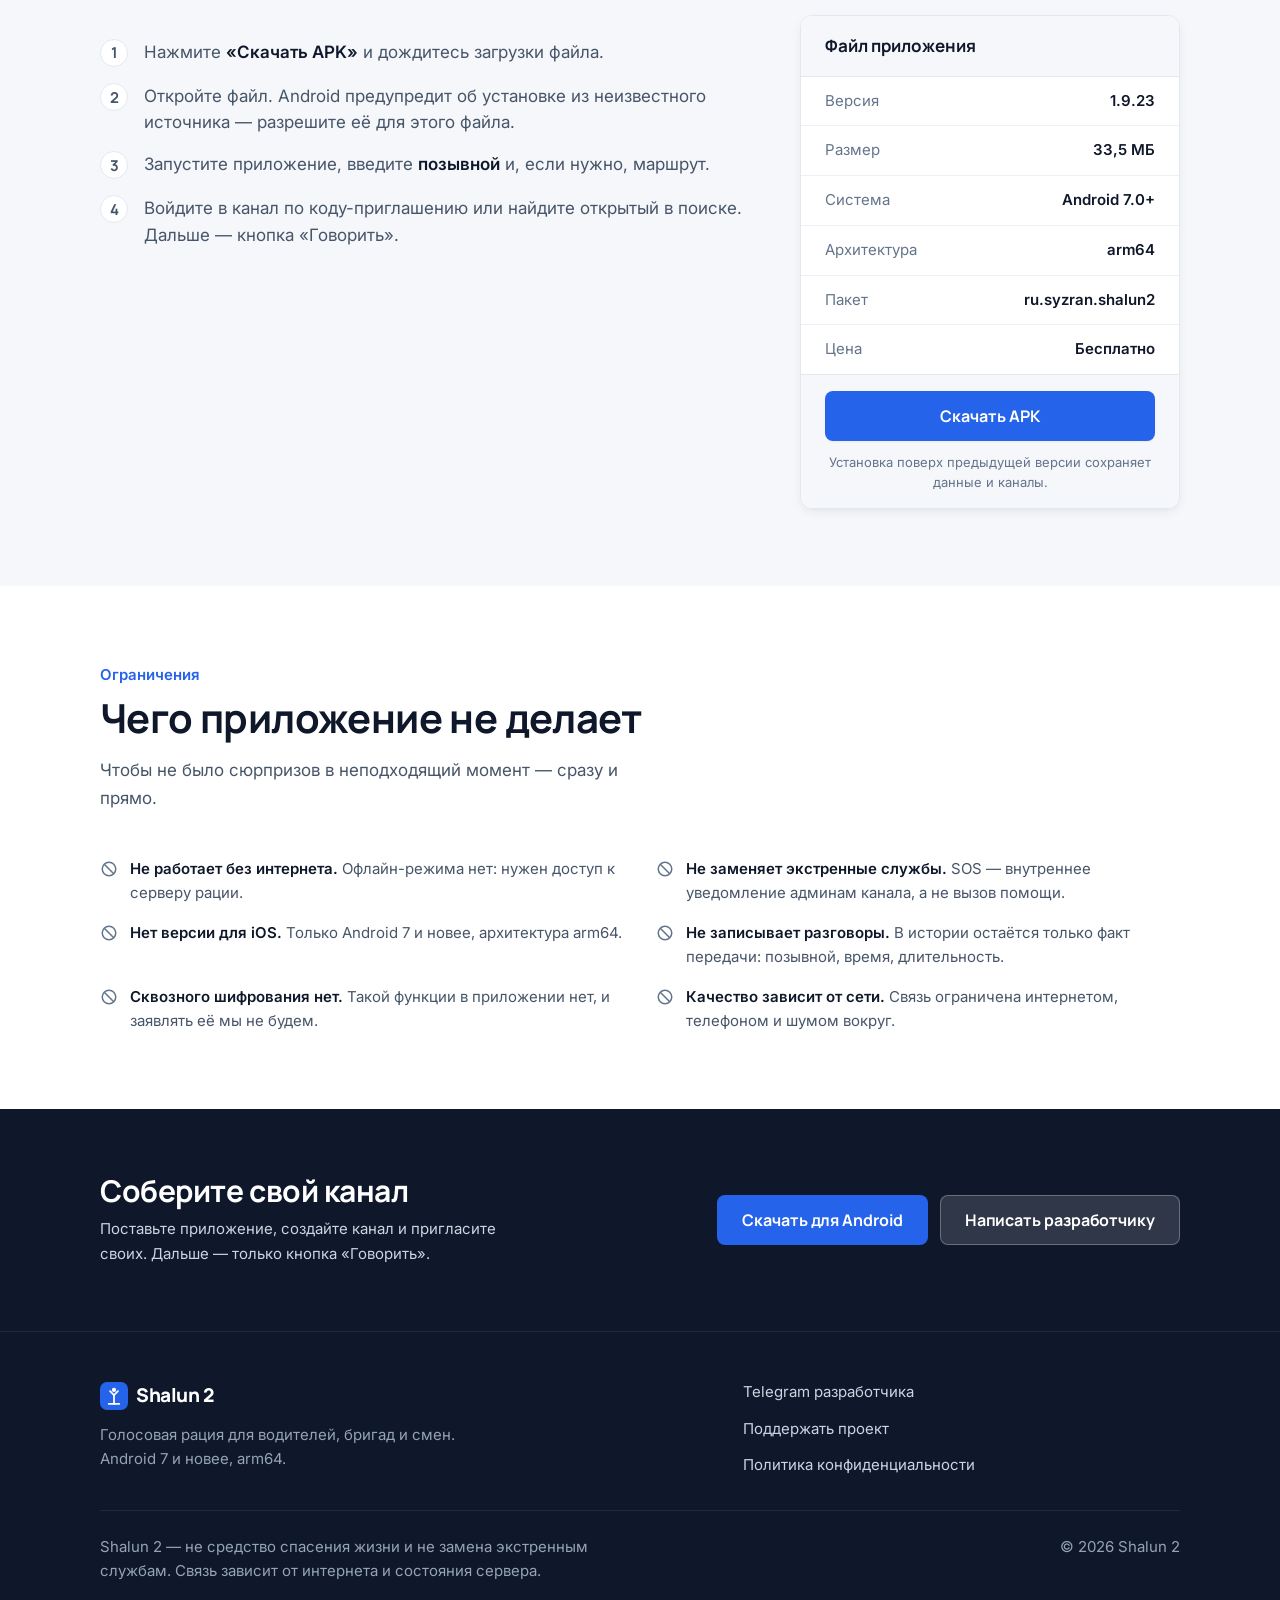
==== commit c5711df2: "Fix motion guard: keep reveal animation when sections start off-screen" ====
--- a/index.html
+++ b/index.html
@@ -60,11 +60,15 @@
           return;
         }
         d.className += ' js-motion';
+        // Страховка: снимаем скрытие только если скрипт секций вообще не
+        // отработал. Проверять «показался ли хоть один блок» нельзя: при
+        // загрузке секции ниже первого экрана законно ещё не видны, и такая
+        // проверка выключала бы анимацию на всей странице.
         window.setTimeout(function () {
-          if (!document.querySelector('.reveal.is-in')) {
+          if (!document.querySelector('.reveal')) {
             d.classList.remove('js-motion');
           }
-        }, 2500);
+        }, 2000);
       })();
     </script>
 
